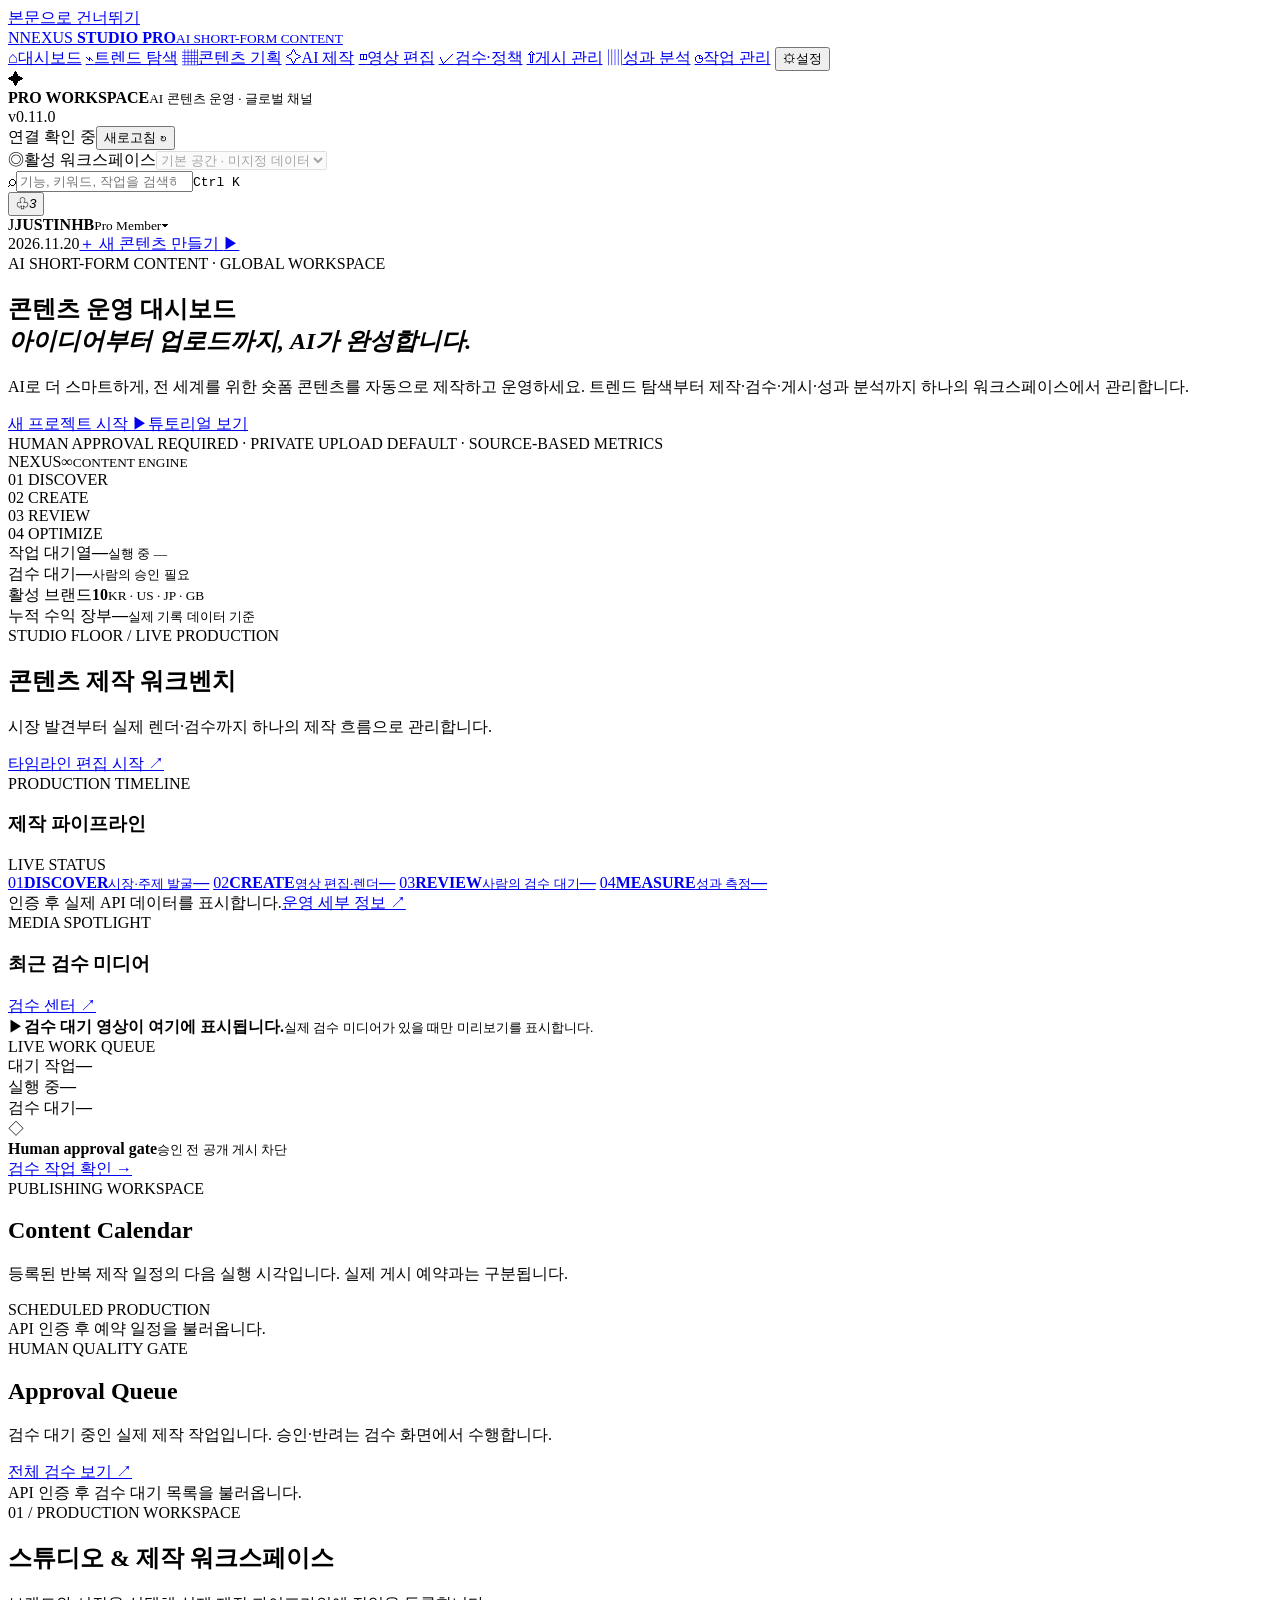
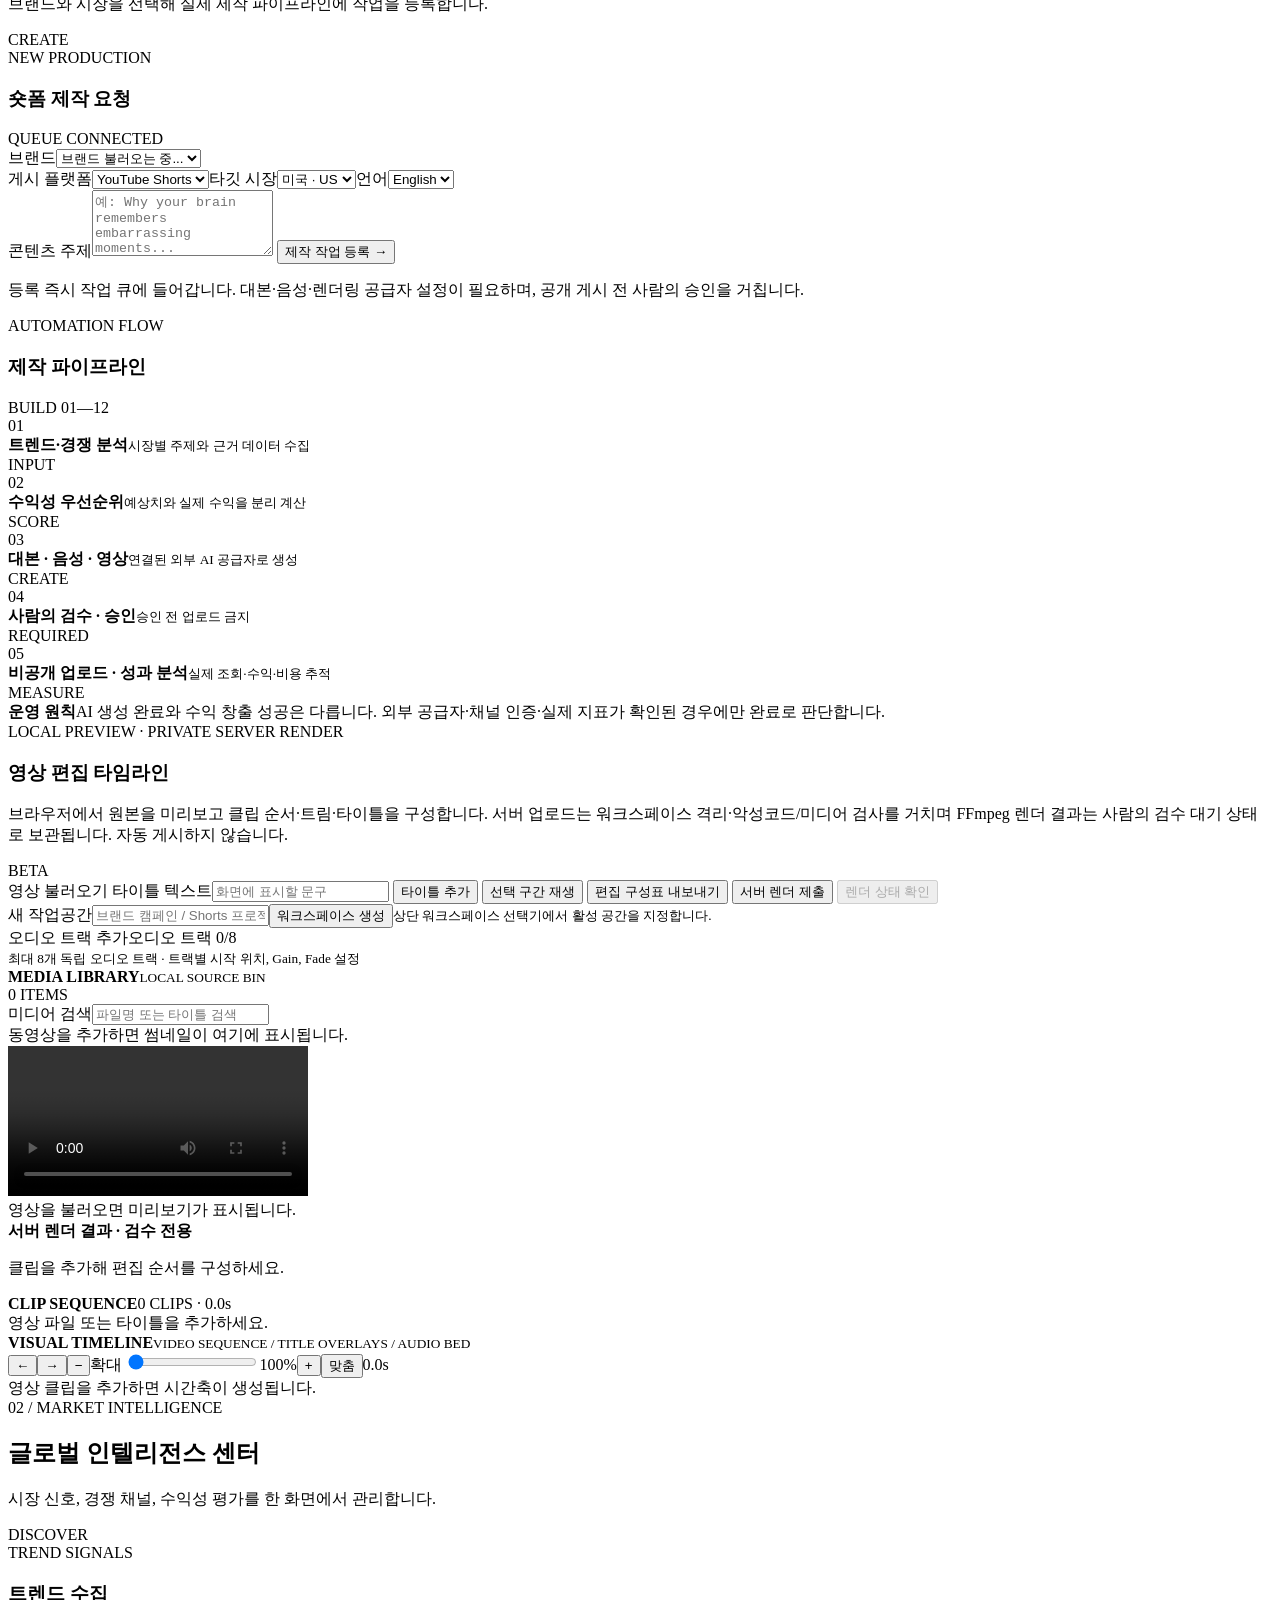
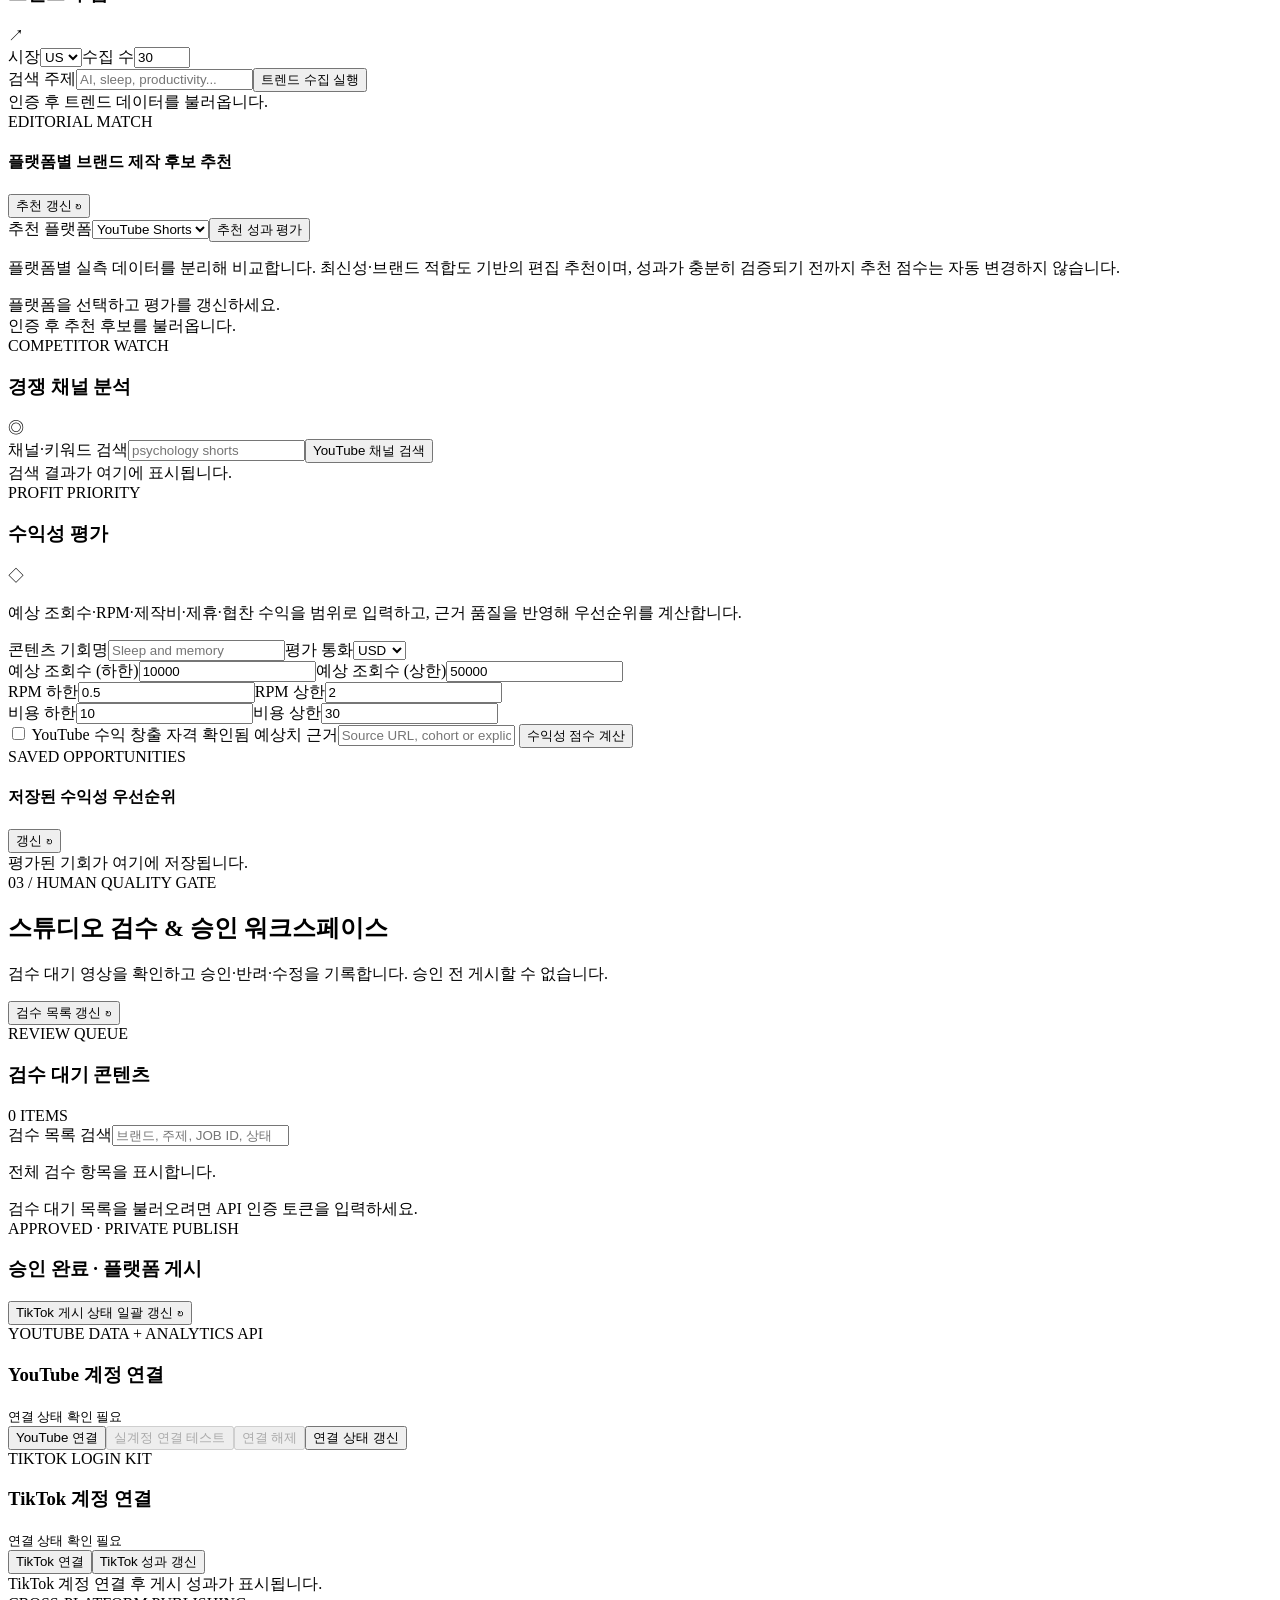
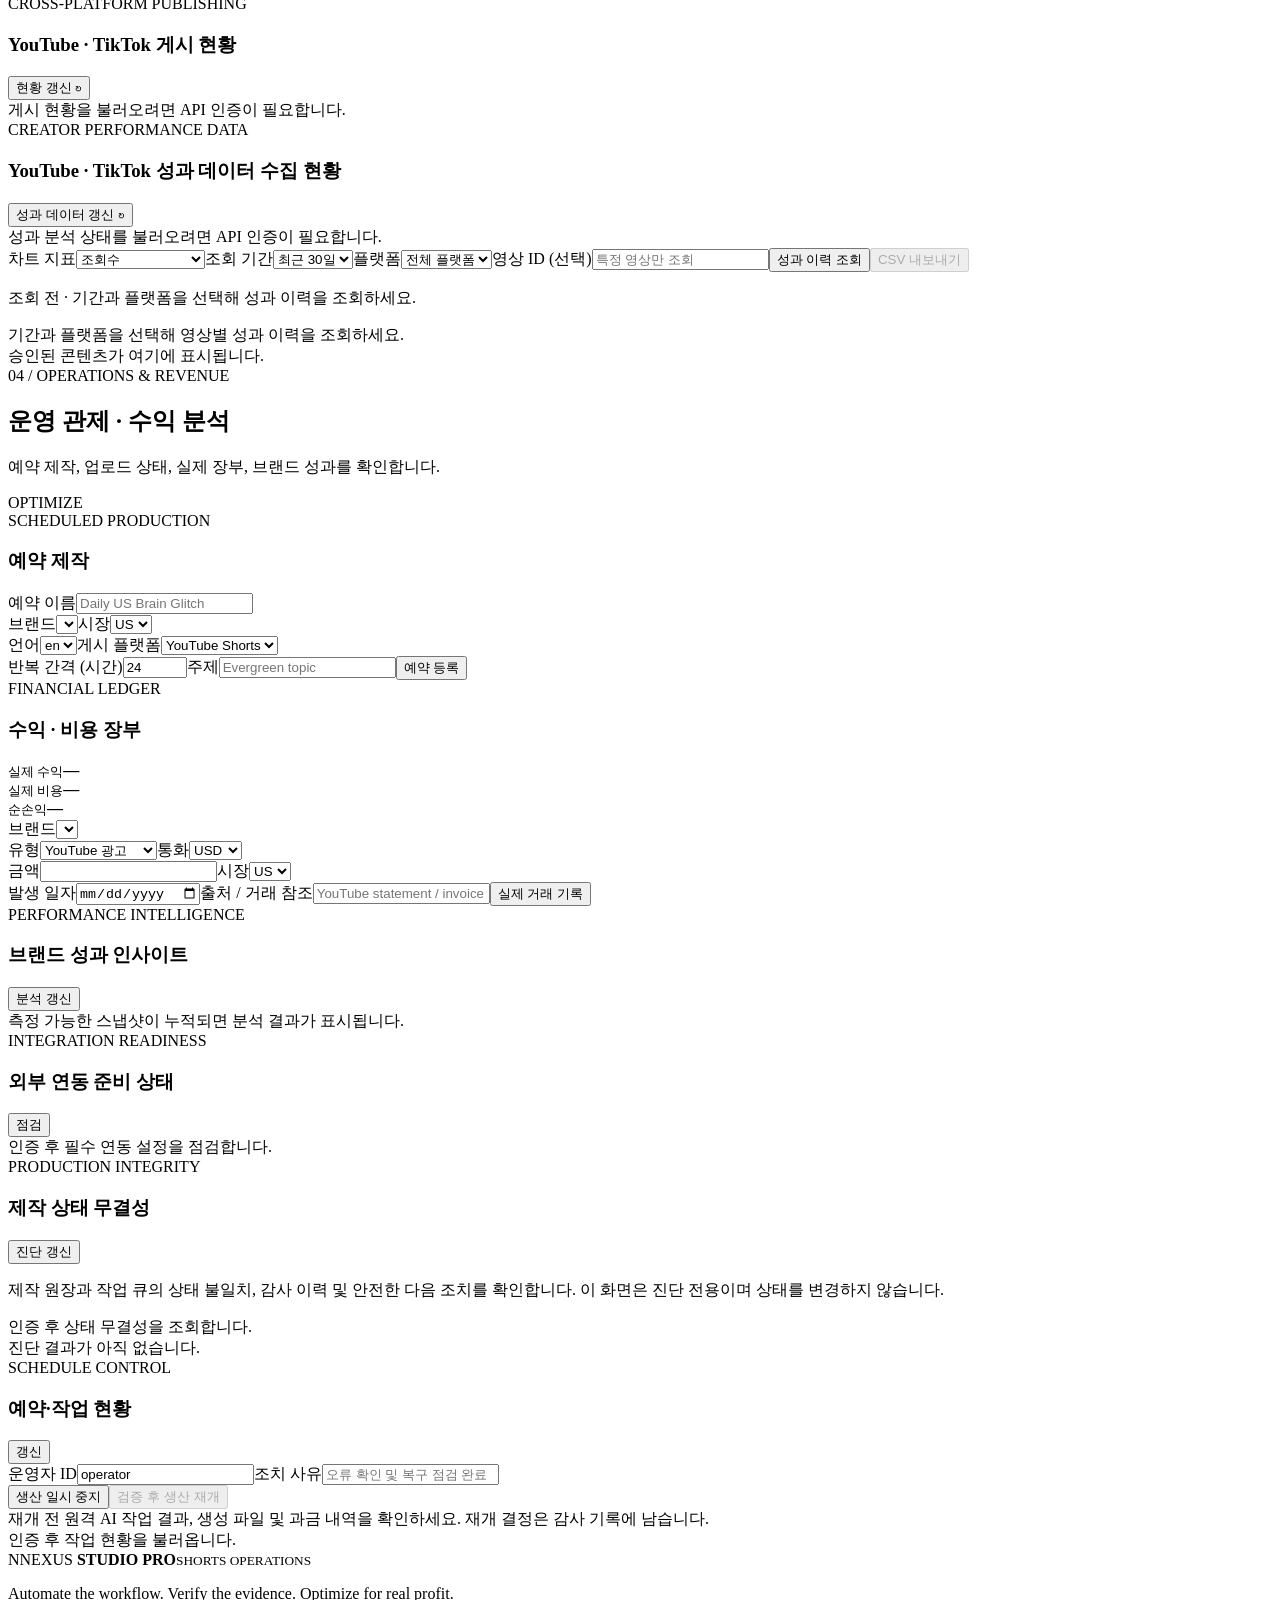
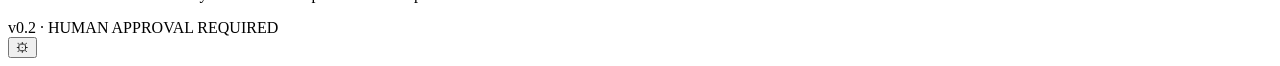
==== frontend/index.html @ 3587d257 "feat(ui): add visual timeline zoom and navigation controls" ====
<!doctype html>
<html lang="ko">
<head>
  <meta charset="utf-8">
  <meta name="viewport" content="width=device-width, initial-scale=1">
  <meta name="theme-color" content="#0b0b18">
  <title>NEXUS STUDIO PRO — AI Short-form Content Workspace</title>
  <link rel="stylesheet" href="/styles.css">
  <link rel="stylesheet" href="/cyber-magic.css">
  <link rel="stylesheet" href="/nexus-premium.css">
  <link rel="stylesheet" href="/nexus-approved-design.css">
  <link rel="stylesheet" href="/studio-workbench.css">
  <link rel="stylesheet" href="/timeline-editor.css">
</head>
<body>
  <a class="skip-link" href="#home">본문으로 건너뛰기</a>
  <header class="topbar">
    <a class="brandmark" href="#home"><span class="brand-symbol">N</span><span>NEXUS <b>STUDIO PRO</b><small>AI SHORT-FORM CONTENT</small></span></a>
    <nav class="main-nav" aria-label="작업공간 메뉴">
      <a href="#home" aria-label="Dashboard" title="대시보드"><span class="nav-icon">⌂</span><span>대시보드</span></a>
      <a href="#trendList" aria-label="Trend Discovery" title="트렌드 탐색"><span class="nav-icon">⌁</span><span>트렌드 탐색</span></a>
      <a href="#trendRecommendations" aria-label="Content Planner and Intelligence" title="콘텐츠 기획 및 시장 분석"><span class="nav-icon">▦</span><span>콘텐츠 기획</span></a>
      <a href="#productionForm" aria-label="AI Content Studio" title="AI 콘텐츠 제작"><span class="nav-icon">✧</span><span>AI 제작</span></a>
      <a href="#productionPipeline" aria-label="영상 편집 워크스페이스" title="영상 편집 워크스페이스"><span class="nav-icon">◫</span><span>영상 편집</span></a>
      <a href="#reviewList" aria-label="Approvals and Publishing" aria-description="Approvals & Publishing" title="검수 및 게시"><span class="nav-icon">✓</span><span>검수·정책</span></a>
      <a href="#publishingOverview" aria-label="게시 관리" title="게시 관리"><span class="nav-icon">⇧</span><span>게시 관리</span></a>
      <a href="#analyticsHistory" aria-label="Analytics and Operations" title="분석 및 운영"><span class="nav-icon">▥</span><span>성과 분석</span></a>
      <a href="#queueDetails" aria-label="Task Management" title="작업 관리"><span class="nav-icon">◷</span><span>작업 관리</span></a>
      <button type="button" id="openSettingsNav" class="nav-settings"><span class="nav-icon">⚙</span><span>설정</span></button>
    </nav>
    <div class="sidebar-plan"><div class="plan-icon">✦</div><div><b>PRO WORKSPACE</b><small>AI 콘텐츠 운영 · 글로벌 채널</small></div><span>v0.11.0</span></div>
    <div class="top-actions"><span id="connection" class="status-pill" role="status" aria-live="polite"><i></i> 연결 확인 중</span><button class="button button-quiet" id="refreshAll">새로고침 ↻</button></div>
  </header>

  <main id="home" aria-label="주요 콘텐츠" tabindex="-1">
    <div class="workspace-toolbar">
      <div class="workspace-name"><span class="workspace-globe">◎</span><label class="workspace-selector-label"><span class="sr-only">활성 워크스페이스</span><select id="workspaceSelector" aria-label="활성 워크스페이스" disabled><option value="">기본 공간 · 미지정 데이터</option></select></label></div>
      <label class="global-search"><span>⌕</span><input id="workspaceSearch" type="search" placeholder="기능, 키워드, 작업을 검색하세요..." autocomplete="off"><kbd>Ctrl K</kbd></label>
      <div class="toolbar-actions"><button class="notification-button" type="button" aria-label="알림">♧<i>3</i></button><div class="profile-chip"><span class="profile-avatar">J</span><span><b>JUSTINHB</b><small>Pro Member</small></span><span>▾</span></div><span class="toolbar-date">2026.11.20</span><a class="button button-primary toolbar-create" href="#studio">＋ 새 콘텐츠 만들기 <span>▶</span></a></div>
    </div>
    <section class="hero">
      <div class="hero-copy">
        <div class="eyebrow"><span class="eyebrow-dot"></span> AI SHORT-FORM CONTENT · GLOBAL WORKSPACE</div>
        <h1>콘텐츠 운영 대시보드<br><em>아이디어부터 업로드까지, AI가 완성합니다.</em></h1>
        <p>AI로 더 스마트하게, 전 세계를 위한 숏폼 콘텐츠를 자동으로 제작하고 운영하세요. 트렌드 탐색부터 제작·검수·게시·성과 분석까지 하나의 워크스페이스에서 관리합니다.</p>
        <div class="hero-actions"><a class="button button-primary" href="#studio">새 프로젝트 시작 <span>▶</span></a><a class="button button-outline" href="#review">튜토리얼 보기</a></div>
        <div class="hero-footnote">HUMAN APPROVAL REQUIRED · PRIVATE UPLOAD DEFAULT · SOURCE-BASED METRICS</div>
      </div>
      <div class="hero-visual" aria-label="운영 흐름">
        <div class="orbit orbit-one"></div><div class="orbit orbit-two"></div>
        <div class="orbit-core"><span>NEXUS</span><b>∞</b><small>CONTENT ENGINE</small></div>
        <div class="orbit-node node-a"><span>01</span> DISCOVER</div><div class="orbit-node node-b"><span>02</span> CREATE</div><div class="orbit-node node-c"><span>03</span> REVIEW</div><div class="orbit-node node-d"><span>04</span> OPTIMIZE</div>
      </div>
    </section>

    <section class="metrics-grid" aria-label="운영 현황">
      <article class="metric-card"><span class="metric-label">작업 대기열</span><strong id="metricQueued">—</strong><small id="metricRunning">실행 중 —</small></article>
      <article class="metric-card"><span class="metric-label">검수 대기</span><strong id="metricReview">—</strong><small>사람의 승인 필요</small></article>
      <article class="metric-card"><span class="metric-label">활성 브랜드</span><strong id="metricBrands">10</strong><small>KR · US · JP · GB</small></article>
      <article class="metric-card"><span class="metric-label">누적 수익 장부</span><strong id="metricRevenue">—</strong><small>실제 기록 데이터 기준</small></article>
    </section>

    <section class="studio-floor" id="workbench" aria-label="콘텐츠 제작 워크벤치">
      <div class="studio-floor-head"><div><div class="eyebrow">STUDIO FLOOR / LIVE PRODUCTION</div><h2>콘텐츠 제작 워크벤치</h2><p>시장 발견부터 실제 렌더·검수까지 하나의 제작 흐름으로 관리합니다.</p></div><a class="button button-primary" href="#timelineEditor">타임라인 편집 시작 <span>↗</span></a></div>
      <div class="studio-floor-grid">
        <article class="studio-canvas">
          <div class="canvas-toolbar"><div><span class="panel-kicker">PRODUCTION TIMELINE</span><h3>제작 파이프라인</h3></div><span class="canvas-live"><i></i> LIVE STATUS</span></div>
          <div class="stage-rail">
            <a class="stage-node" href="#trendList"><span class="stage-index">01</span><b>DISCOVER</b><small>시장·주제 발굴</small><strong id="stageDiscover">—</strong></a>
            <a class="stage-node" href="#timelineEditor"><span class="stage-index">02</span><b>CREATE</b><small>영상 편집·렌더</small><strong id="stageCreate">—</strong></a>
            <a class="stage-node" href="#reviewList"><span class="stage-index">03</span><b>REVIEW</b><small>사람의 검수 대기</small><strong id="stageReview">—</strong></a>
            <a class="stage-node" href="#analyticsHistory"><span class="stage-index">04</span><b>MEASURE</b><small>성과 측정</small><strong id="stageMeasure">—</strong></a>
          </div>
          <div class="canvas-foot"><span id="studioStageNote">인증 후 실제 API 데이터를 표시합니다.</span><a href="#queueDetails">운영 세부 정보 ↗</a></div>
        </article>
        <article class="studio-media">
          <div class="canvas-toolbar"><div><span class="panel-kicker">MEDIA SPOTLIGHT</span><h3>최근 검수 미디어</h3></div><a href="#reviewList" class="media-open">검수 센터 ↗</a></div>
          <div id="studioMediaSpotlight" class="studio-media-body"><div class="media-placeholder"><span>▶</span><b>검수 대기 영상이 여기에 표시됩니다.</b><small>실제 검수 미디어가 있을 때만 미리보기를 표시합니다.</small></div></div>
        </article>
        <aside class="studio-rail">
          <div class="rail-heading"><span class="panel-kicker">LIVE WORK QUEUE</span><span class="rail-pulse"></span></div>
          <div class="rail-stat"><span>대기 작업</span><b id="railQueued">—</b></div>
          <div class="rail-stat"><span>실행 중</span><b id="railRunning">—</b></div>
          <div class="rail-stat"><span>검수 대기</span><b id="railReview">—</b></div>
          <div class="rail-divider"></div>
          <div class="rail-safety"><span class="safety-shield">◇</span><div><b>Human approval gate</b><small>승인 전 공개 게시 차단</small></div></div>
          <a class="rail-action" href="#reviewList">검수 작업 확인 <span>→</span></a>
        </aside>
      </div>
    </section>

    <section class="cyber-calendar panel" aria-labelledby="cyberCalendarTitle">
      <div class="cyber-calendar-head"><div><span class="panel-kicker">PUBLISHING WORKSPACE</span><h2 id="cyberCalendarTitle">Content Calendar</h2><p>등록된 반복 제작 일정의 다음 실행 시각입니다. 실제 게시 예약과는 구분됩니다.</p></div><span class="tag">SCHEDULED PRODUCTION</span></div>
      <div id="cyberCalendarGrid" class="cyber-calendar-grid"><div class="empty-state">API 인증 후 예약 일정을 불러옵니다.</div></div>
    </section>
    <section class="cyber-approval panel" aria-labelledby="cyberApprovalTitle">
      <div class="cyber-calendar-head"><div><span class="panel-kicker">HUMAN QUALITY GATE</span><h2 id="cyberApprovalTitle">Approval Queue</h2><p>검수 대기 중인 실제 제작 작업입니다. 승인·반려는 검수 화면에서 수행합니다.</p></div><a class="button button-secondary" href="#review">전체 검수 보기 ↗</a></div>
      <div id="cyberApprovalList" class="cyber-approval-list"><div class="empty-state">API 인증 후 검수 대기 목록을 불러옵니다.</div></div>
    </section>

    <section class="section" id="studio">
      <div class="section-heading"><div><div class="eyebrow">01 / PRODUCTION WORKSPACE</div><h2>스튜디오 & 제작 워크스페이스</h2><p>브랜드와 시장을 선택해 실제 제작 파이프라인에 작업을 등록합니다.</p></div><span class="section-index">CREATE</span></div>
      <div class="workspace-grid">
        <form class="panel production-form" id="productionForm">
          <div class="panel-title"><div><span class="panel-kicker">NEW PRODUCTION</span><h3>숏폼 제작 요청</h3></div><span class="tag tag-live">QUEUE CONNECTED</span></div>
          <label>브랜드<select id="brandSelect" required><option value="">브랜드 불러오는 중...</option></select></label>
          <div class="field-row"><label>게시 플랫폼<select id="productionPlatform"><option value="youtube">YouTube Shorts</option><option value="tiktok">TikTok</option></select></label><label>타깃 시장<select id="regionSelect"><option value="US">미국 · US</option><option value="KR">한국 · KR</option><option value="JP">일본 · JP</option><option value="GB">영국 · GB</option></select></label><label>언어<select id="languageSelect"><option value="en">English</option><option value="ko">한국어</option><option value="ja">日本語</option></select></label></div>
          <label>콘텐츠 주제<textarea id="topicInput" rows="4" maxlength="500" placeholder="예: Why your brain remembers embarrassing moments..." required></textarea></label>
          <button class="button button-primary button-wide" type="submit">제작 작업 등록 <span>→</span></button>
          <p class="form-note">등록 즉시 작업 큐에 들어갑니다. 대본·음성·렌더링 공급자 설정이 필요하며, 공개 게시 전 사람의 승인을 거칩니다.</p>
          <div id="productionMessage" class="inline-message" role="status"></div>
        </form>
        <div class="panel flow-panel" id="productionPipeline" tabindex="-1">
          <div class="panel-title"><div><span class="panel-kicker">AUTOMATION FLOW</span><h3>제작 파이프라인</h3></div><span class="tag">BUILD 01—12</span></div>
          <div class="pipeline">
            <div class="pipeline-step"><span class="step-number">01</span><div><b>트렌드·경쟁 분석</b><small>시장별 주제와 근거 데이터 수집</small></div><span class="step-state">INPUT</span></div>
            <div class="pipeline-step"><span class="step-number">02</span><div><b>수익성 우선순위</b><small>예상치와 실제 수익을 분리 계산</small></div><span class="step-state">SCORE</span></div>
            <div class="pipeline-step"><span class="step-number">03</span><div><b>대본 · 음성 · 영상</b><small>연결된 외부 AI 공급자로 생성</small></div><span class="step-state">CREATE</span></div>
            <div class="pipeline-step"><span class="step-number">04</span><div><b>사람의 검수 · 승인</b><small>승인 전 업로드 금지</small></div><span class="step-state step-required">REQUIRED</span></div>
            <div class="pipeline-step"><span class="step-number">05</span><div><b>비공개 업로드 · 성과 분석</b><small>실제 조회·수익·비용 추적</small></div><span class="step-state">MEASURE</span></div>
          </div>
          <div class="notice"><b>운영 원칙</b><span>AI 생성 완료와 수익 창출 성공은 다릅니다. 외부 공급자·채널 인증·실제 지표가 확인된 경우에만 완료로 판단합니다.</span></div>
          <section class="timeline-editor" id="timelineEditor" aria-labelledby="timelineEditorTitle">
            <div class="panel-title"><div><span class="panel-kicker">LOCAL PREVIEW · PRIVATE SERVER RENDER</span><h3 id="timelineEditorTitle">영상 편집 타임라인</h3><p class="panel-description">브라우저에서 원본을 미리보고 클립 순서·트림·타이틀을 구성합니다. 서버 업로드는 워크스페이스 격리·악성코드/미디어 검사를 거치며 FFmpeg 렌더 결과는 사람의 검수 대기 상태로 보관됩니다. 자동 게시하지 않습니다.</p></div><span class="tag">BETA</span></div>
            <div class="timeline-toolbar">
              <label class="button button-outline timeline-upload">영상 불러오기<input id="timelineMediaInput" type="file" accept="video/*" multiple hidden></label>
              <label class="timeline-title-input">타이틀 텍스트<input id="timelineTitleInput" maxlength="120" placeholder="화면에 표시할 문구"></label>
              <button type="button" class="button button-secondary" id="timelineAddTitle">타이틀 추가</button>
              <button type="button" class="button button-secondary" id="timelinePlaySelected">선택 구간 재생</button>
              <button type="button" class="button button-primary" id="timelineExport">편집 구성표 내보내기</button>
              <button type="button" class="button button-primary" id="timelineSubmitRender">서버 렌더 제출</button>
              <button type="button" class="button button-outline" id="timelineCheckRender" disabled>렌더 상태 확인</button>
            </div>
            <div class="timeline-server-controls">
              <div class="timeline-workspace-create"><label>새 작업공간<input id="timelineWorkspaceName" maxlength="120" placeholder="브랜드 캠페인 / Shorts 프로젝트"></label><button type="button" class="button button-outline button-small" id="timelineCreateWorkspace">워크스페이스 생성</button><small>상단 워크스페이스 선택기에서 활성 공간을 지정합니다.</small></div>
              <div class="timeline-audio-control"><label class="button button-outline timeline-upload">오디오 트랙 추가<input id="timelineAudioInput" type="file" accept="audio/*" multiple hidden></label><span id="timelineAudioStatus">오디오 트랙 0/8</span><div id="timelineAudioTracks" class="timeline-audio-tracks" aria-live="polite"><small>최대 8개 독립 오디오 트랙 · 트랙별 시작 위치, Gain, Fade 설정</small></div></div>
            </div>
            <div class="timeline-workspace">
              <aside class="timeline-media-shelf-panel">
                <div class="timeline-media-shelf-heading"><div><b>MEDIA LIBRARY</b><small>LOCAL SOURCE BIN</small></div><span id="timelineMediaShelfCount">0 ITEMS</span></div>
                <label class="timeline-media-filter"><span>미디어 검색</span><input id="timelineMediaFilter" type="search" placeholder="파일명 또는 타이틀 검색" autocomplete="off"></label>
                <div id="timelineMediaShelf" class="timeline-media-shelf"><div class="empty-state">동영상을 추가하면 썸네일이 여기에 표시됩니다.</div></div>
              </aside>
              <div class="timeline-preview"><div class="timeline-video-stage"><video id="timelinePreview" controls playsinline preload="metadata" aria-label="선택한 영상 미리보기"></video><div id="timelineTitleOverlay" class="timeline-title-overlay" hidden></div></div><div id="timelinePreviewEmpty" class="empty-state">영상을 불러오면 미리보기가 표시됩니다.</div><div class="timeline-server-output"><b>서버 렌더 결과 · 검수 전용</b><video id="timelineServerPreview" controls playsinline preload="metadata" hidden aria-label="서버에서 생성한 MP4 결과"></video><div id="timelineRenderReview" class="timeline-render-review" hidden><label>검수 의견<textarea id="timelineDecisionComment" maxlength="2000" placeholder="품질·정책·권리 검수 의견"></textarea></label><div><button type="button" class="button button-primary button-small" id="timelineApproveRender">검수 승인</button><button type="button" class="button button-outline button-small" id="timelineRevisionRender">수정 요청</button><button type="button" class="button button-quiet button-small" id="timelineRejectRender">반려</button></div><small>승인은 렌더 산출물에 대한 검수 기록이며, 플랫폼 업로드·공개 게시를 실행하지 않습니다.</small></div></div><p id="timelineStatus" role="status" aria-live="polite">클립을 추가해 편집 순서를 구성하세요.</p></div>
              <aside class="timeline-details">
                <div class="timeline-tracks"><div class="timeline-track-heading"><b>CLIP SEQUENCE</b><span><span id="timelineClipCount">0 CLIPS</span> · <span id="timelineTotalDuration">0.0s</span></span></div><div id="timelineClipList" class="timeline-clip-list"><div class="empty-state">영상 파일 또는 타이틀을 추가하세요.</div></div></div>
                <div class="timeline-inspector" id="timelineInspector" hidden>
                  <b id="timelineSelectedName">선택한 클립</b>
                  <div id="timelineSelectedMeta" class="timeline-selected-meta">미디어를 선택하면 상세 정보가 표시됩니다.</div>
                  <label>시작 (초)<input id="timelineIn" type="number" min="0" step="0.1" value="0"></label>
                  <label>종료 (초)<input id="timelineOut" type="number" min="0.1" step="0.1" value="5"></label>
                  <button type="button" class="button button-outline button-small" id="timelineApplyTrim">구간 적용</button>
                  <button type="button" class="button button-quiet button-small" id="timelineMoveUp">위로</button>
                  <button type="button" class="button button-quiet button-small" id="timelineMoveDown">아래로</button>
                  <button type="button" class="button button-quiet button-small" id="timelineRemove">삭제</button>
                </div>
              </aside>
            </div>
            <section class="timeline-visual-track-panel" aria-label="Visual timeline">
              <div class="timeline-visual-heading"><div><b>VISUAL TIMELINE</b><small>VIDEO SEQUENCE / TITLE OVERLAYS / AUDIO BED</small></div><div class="timeline-zoom-controls"><button type="button" class="button button-quiet button-small" id="timelineScrollLeft" aria-label="타임라인 왼쪽으로 이동">←</button><button type="button" class="button button-quiet button-small" id="timelineScrollRight" aria-label="타임라인 오른쪽으로 이동">→</button><button type="button" class="button button-quiet button-small" id="timelineZoomOut" aria-label="타임라인 축소">−</button><label class="timeline-zoom-slider">확대 <input id="timelineZoomLevel" type="range" min="1" max="4" step="0.25" value="1" aria-label="타임라인 확대 수준"><span id="timelineZoomValue">100%</span></label><button type="button" class="button button-quiet button-small" id="timelineZoomIn" aria-label="타임라인 확대">+</button><button type="button" class="button button-quiet button-small" id="timelineZoomFit">맞춤</button><span id="timelineVisualDuration">0.0s</span></div></div>
              <div id="timelineVisualTrack" class="timeline-visual-track"><div class="empty-state">영상 클립을 추가하면 시간축이 생성됩니다.</div></div>
            </section>
          </section>
        </div>
      </div>
    </section>

    <section class="section" id="discovery">
      <div class="section-heading"><div><div class="eyebrow">02 / MARKET INTELLIGENCE</div><h2>글로벌 인텔리전스 센터</h2><p>시장 신호, 경쟁 채널, 수익성 평가를 한 화면에서 관리합니다.</p></div><span class="section-index">DISCOVER</span></div>
      <div class="three-grid">
        <article class="panel"><div class="panel-title"><div><span class="panel-kicker">TREND SIGNALS</span><h3>트렌드 수집</h3></div><span class="icon-chip">↗</span></div>
          <form id="trendForm" class="compact-form"><div class="field-row"><label>시장<select id="trendRegion"><option>US</option><option>KR</option><option>JP</option><option>GB</option></select></label><label>수집 수<input id="trendLimit" type="number" min="1" max="100" value="30"></label></div><label>검색 주제<input id="trendQuery" required placeholder="AI, sleep, productivity..."></label><button class="button button-secondary button-wide">트렌드 수집 실행</button></form>
          <div id="trendList" class="data-list"><div class="empty-state">인증 후 트렌드 데이터를 불러옵니다.</div></div><div class="trend-recommendation-panel"><div class="panel-title"><div><span class="panel-kicker">EDITORIAL MATCH</span><h4>플랫폼별 브랜드 제작 후보 추천</h4></div><button type="button" class="button button-quiet button-small" id="loadTrendRecommendations">추천 갱신 ↻</button></div><div class="field-row"><label>추천 플랫폼<select id="trendPlatform"><option value="youtube">YouTube Shorts</option><option value="tiktok">TikTok</option></select></label><button type="button" class="button button-quiet button-small" id="loadRecommendationEvaluation">추천 성과 평가</button></div><p class="panel-description">플랫폼별 실측 데이터를 분리해 비교합니다. 최신성·브랜드 적합도 기반의 편집 추천이며, 성과가 충분히 검증되기 전까지 추천 점수는 자동 변경하지 않습니다.</p><div id="recommendationEvaluation" class="notice"><span>플랫폼을 선택하고 평가를 갱신하세요.</span></div><div id="trendRecommendations" class="data-list"><div class="empty-state">인증 후 추천 후보를 불러옵니다.</div></div></div>
        </article>
        <article class="panel"><div class="panel-title"><div><span class="panel-kicker">COMPETITOR WATCH</span><h3>경쟁 채널 분석</h3></div><span class="icon-chip">◎</span></div>
          <form id="competitorForm" class="compact-form"><label>채널·키워드 검색<input id="competitorQuery" required placeholder="psychology shorts"></label><button class="button button-secondary button-wide">YouTube 채널 검색</button></form>
          <div id="competitorList" class="data-list"><div class="empty-state">검색 결과가 여기에 표시됩니다.</div></div>
        </article>
        <article class="panel"><div class="panel-title"><div><span class="panel-kicker">PROFIT PRIORITY</span><h3>수익성 평가</h3></div><span class="icon-chip">◇</span></div>
          <p class="panel-description">예상 조회수·RPM·제작비·제휴·협찬 수익을 범위로 입력하고, 근거 품질을 반영해 우선순위를 계산합니다.</p>
          <form id="opportunityForm" class="compact-form">
            <label>콘텐츠 기회명<input id="oppTitle" required placeholder="Sleep and memory"></label><label>평가 통화<select id="oppCurrency"><option>USD</option><option>KRW</option><option>JPY</option><option>GBP</option></select></label>
            <div class="field-row"><label>예상 조회수 (하한)<input id="viewsLow" type="number" min="0" value="10000"></label><label>예상 조회수 (상한)<input id="viewsHigh" type="number" min="0" value="50000"></label></div>
            <div class="field-row"><label>RPM 하한<input id="rpmLow" type="number" min="0" step=".01" value="0.5"></label><label>RPM 상한<input id="rpmHigh" type="number" min="0" step=".01" value="2"></label></div>
            <div class="field-row"><label>비용 하한<input id="costLow" type="number" min="0" value="10"></label><label>비용 상한<input id="costHigh" type="number" min="0" value="30"></label></div>
            <label class="check-line"><input id="monetizationEligible" type="checkbox"> YouTube 수익 창출 자격 확인됨</label>
            <label>예상치 근거<input id="forecastSource" required placeholder="Source URL, cohort or explicit assumption"></label>
            <button class="button button-secondary button-wide">수익성 점수 계산</button>
          </form><div id="opportunityResult" class="inline-message"></div>
          <div class="opportunity-ranking"><div class="panel-title"><div><span class="panel-kicker">SAVED OPPORTUNITIES</span><h4>저장된 수익성 우선순위</h4></div><button type="button" class="button button-quiet button-small" id="loadOpportunities">갱신 ↻</button></div><div id="opportunityList" class="data-list"><div class="empty-state">평가된 기회가 여기에 저장됩니다.</div></div></div>
        </article>
      </div>
    </section>

    <section class="section" id="review">
      <div class="section-heading"><div><div class="eyebrow">03 / HUMAN QUALITY GATE</div><h2>스튜디오 검수 & 승인 워크스페이스</h2><p>검수 대기 영상을 확인하고 승인·반려·수정을 기록합니다. 승인 전 게시할 수 없습니다.</p></div><button class="button button-outline" id="loadReviews">검수 목록 갱신 ↻</button></div>
      <div class="panel review-panel"><div class="panel-title"><div><span class="panel-kicker">REVIEW QUEUE</span><h3>검수 대기 콘텐츠</h3></div><span id="reviewCount" class="tag">0 ITEMS</span></div><label class="review-search" for="reviewSearch">검수 목록 검색<input id="reviewSearch" type="search" autocomplete="off" placeholder="브랜드, 주제, JOB ID, 상태 검색"></label><p id="reviewSearchStatus" class="review-search-status" role="status" aria-live="polite">전체 검수 항목을 표시합니다.</p><div id="reviewList" class="review-list"><div class="empty-state">검수 대기 목록을 불러오려면 API 인증 토큰을 입력하세요.</div></div><div class="approved-heading"><span class="panel-kicker">APPROVED · PRIVATE PUBLISH</span><div class="panel-title"><h3>승인 완료 · 플랫폼 게시</h3><button type="button" class="button button-quiet button-small" id="refreshTikTokDue">TikTok 게시 상태 일괄 갱신 ↻</button></div></div>
        <div class="panel-title youtube-connection"><div><span class="panel-kicker">YOUTUBE DATA + ANALYTICS API</span><h3>YouTube 계정 연결</h3><small id="youtubeConnectionStatus">연결 상태 확인 필요</small></div><div class="review-actions"><button class="button button-outline" id="youtubeConnect" type="button">YouTube 연결</button><button class="button button-quiet button-small" id="youtubeVerify" type="button" disabled>실계정 연결 테스트</button><button class="button button-quiet button-small" id="youtubeDisconnect" type="button" disabled>연결 해제</button><button class="button button-quiet button-small" id="loadYouTubeConnection" type="button">연결 상태 갱신</button></div></div>
        <div class="panel-title tiktok-connection"><div><span class="panel-kicker">TIKTOK LOGIN KIT</span><h3>TikTok 계정 연결</h3><small id="tiktokConnectionStatus">연결 상태 확인 필요</small></div><div class="review-actions"><button class="button button-outline" id="tiktokConnect" type="button">TikTok 연결</button><button class="button button-quiet button-small" id="loadTikTokMetrics" type="button">TikTok 성과 갱신</button></div></div>
        <div id="tiktokMetrics" class="data-list"><div class="empty-state">TikTok 계정 연결 후 게시 성과가 표시됩니다.</div></div>
        <div class="panel-title"><div><span class="panel-kicker">CROSS-PLATFORM PUBLISHING</span><h3>YouTube · TikTok 게시 현황</h3></div><button type="button" class="button button-quiet button-small" id="refreshPublishingOverview">현황 갱신 ↻</button></div><div id="publishingOverview" class="metrics-grid"><div class="empty-state">게시 현황을 불러오려면 API 인증이 필요합니다.</div></div>
        <div class="panel-title analytics-title"><div><span class="panel-kicker">CREATOR PERFORMANCE DATA</span><h3>YouTube · TikTok 성과 데이터 수집 현황</h3></div><button type="button" class="button button-quiet button-small" id="refreshPublishingAnalytics">성과 데이터 갱신 ↻</button></div><div id="publishingAnalytics" class="analytics-grid"><div class="empty-state">성과 분석 상태를 불러오려면 API 인증이 필요합니다.</div></div>
        <div class="analytics-history-controls"><label>차트 지표<select id="analyticsHistoryMetric"><option value="views">조회수</option><option value="engaged_views">참여 조회수</option><option value="engaged_view_share">참여 조회 비율</option><option value="average_view_duration">평균 시청 시간</option><option value="like_count">좋아요</option><option value="comment_count">댓글</option><option value="share_count">공유</option><option value="estimated_minutes_watched">시청 시간(분)</option><option value="average_view_percentage">평균 시청 비율(%)</option></select></label><label>조회 기간<select id="analyticsHistoryDays"><option value="7">최근 7일</option><option value="30" selected>최근 30일</option><option value="90">최근 90일</option><option value="365">최근 1년</option></select></label><label>플랫폼<select id="analyticsHistoryPlatform"><option value="all">전체 플랫폼</option><option value="youtube">YouTube</option><option value="tiktok">TikTok</option></select></label><label>영상 ID (선택)<input id="analyticsHistoryVideoId" maxlength="256" placeholder="특정 영상만 조회"></label><button type="button" class="button button-outline" id="loadAnalyticsHistory">성과 이력 조회</button><button type="button" class="button button-quiet" id="exportAnalyticsHistory" disabled>CSV 내보내기</button></div>
        <p id="analyticsHistoryStatus" class="analytics-history-status" role="status" aria-live="polite">조회 전 · 기간과 플랫폼을 선택해 성과 이력을 조회하세요.</p>
        <div id="analyticsHistory" class="analytics-history" aria-busy="false"><div class="empty-state">기간과 플랫폼을 선택해 영상별 성과 이력을 조회하세요.</div></div><div id="approvedList" class="review-list"><div class="empty-state">승인된 콘텐츠가 여기에 표시됩니다.</div></div></div>
    </section>

    <section class="section" id="operations">
      <div class="section-heading"><div><div class="eyebrow">04 / OPERATIONS & REVENUE</div><h2>운영 관제 · 수익 분석</h2><p>예약 제작, 업로드 상태, 실제 장부, 브랜드 성과를 확인합니다.</p></div><span class="section-index">OPTIMIZE</span></div>
      <div class="operations-grid">
        <article class="panel"><div class="panel-title"><div><span class="panel-kicker">SCHEDULED PRODUCTION</span><h3>예약 제작</h3></div></div>
          <form id="scheduleForm" class="compact-form"><label>예약 이름<input id="scheduleName" required placeholder="Daily US Brain Glitch"></label><div class="field-row"><label>브랜드<select id="scheduleBrand"></select></label><label>시장<select id="scheduleRegion"><option>US</option><option>KR</option><option>JP</option><option>GB</option></select></label></div><div class="field-row"><label>언어<select id="scheduleLanguage"><option>en</option><option>ko</option><option>ja</option></select></label><label>게시 플랫폼<select id="schedulePlatform"><option value="youtube">YouTube Shorts</option><option value="tiktok">TikTok</option></select></label></div><label>반복 간격 (시간)<input id="scheduleHours" type="number" min="1" max="8760" value="24"></label><label>주제<input id="scheduleTopic" required placeholder="Evergreen topic"></label><button class="button button-secondary button-wide">예약 등록</button></form><div id="scheduleList" class="data-list"></div>
        </article>
        <article class="panel"><div class="panel-title"><div><span class="panel-kicker">FINANCIAL LEDGER</span><h3>수익 · 비용 장부</h3></div></div>
          <div class="finance-summary"><div><small>실제 수익</small><b id="financeRevenue">—</b></div><div><small>실제 비용</small><b id="financeCosts">—</b></div><div><small>순손익</small><b id="financeNet">—</b></div></div>
          <form id="ledgerForm" class="compact-form"><label>브랜드<select id="ledgerBrand"></select></label><div class="field-row"><label>유형<select id="ledgerType"><option value="youtube_ads">YouTube 광고</option><option value="affiliate">제휴</option><option value="sponsor">협찬</option><option value="production_cost">제작 비용</option><option value="software_cost">소프트웨어 비용</option></select></label><label>통화<select id="ledgerCurrency"><option>USD</option><option>KRW</option><option>JPY</option><option>GBP</option></select></label></div><div class="field-row"><label>금액<input id="ledgerAmount" type="number" min="0" step=".01" required></label><label>시장<select id="ledgerRegion"><option>US</option><option>KR</option><option>JP</option><option>GB</option></select></label></div><label>발생 일자<input id="ledgerDate" type="date" required></label><label>출처 / 거래 참조<input id="ledgerReference" required placeholder="YouTube statement / invoice ID"></label><button class="button button-secondary button-wide">실제 거래 기록</button></form><div id="ledgerMessage" class="inline-message"></div>
        </article>
        <article class="panel"><div class="panel-title"><div><span class="panel-kicker">PERFORMANCE INTELLIGENCE</span><h3>브랜드 성과 인사이트</h3></div><button class="button button-quiet button-small" id="loadInsights">분석 갱신</button></div><div id="insightList" class="data-list"><div class="empty-state">측정 가능한 스냅샷이 누적되면 분석 결과가 표시됩니다.</div></div></article>
        <article class="panel"><div class="panel-title"><div><span class="panel-kicker">INTEGRATION READINESS</span><h3>외부 연동 준비 상태</h3></div><button class="button button-quiet button-small" id="loadPreflight">점검</button></div><div id="preflightList" class="data-list"><div class="empty-state">인증 후 필수 연동 설정을 점검합니다.</div></div></article><article class="panel integrity-panel"><div class="panel-title"><div><span class="panel-kicker">PRODUCTION INTEGRITY</span><h3>제작 상태 무결성</h3></div><button class="button button-quiet button-small" id="loadIntegrity">진단 갱신</button></div><p class="panel-description">제작 원장과 작업 큐의 상태 불일치, 감사 이력 및 안전한 다음 조치를 확인합니다. 이 화면은 진단 전용이며 상태를 변경하지 않습니다.</p><div id="integritySummary" class="integrity-summary"><div class="empty-state">인증 후 상태 무결성을 조회합니다.</div></div><div id="integrityList" class="data-list"><div class="empty-state">진단 결과가 아직 없습니다.</div></div><div class="panel-actions"><button class="button button-quiet button-small" id="integrityMore" hidden>다음 50건 더 보기</button></div></article><article class="panel"><div class="panel-title"><div><span class="panel-kicker">SCHEDULE CONTROL</span><h3>예약·작업 현황</h3></div><button class="button button-quiet button-small" id="loadSchedules">갱신</button></div>
          <div class="compact-form queue-control-form">
            <div class="field-row"><label>운영자 ID<input id="queueOperator" maxlength="128" value="operator" required></label><label>조치 사유<input id="queueControlNote" maxlength="2000" placeholder="오류 확인 및 복구 점검 완료" required></label></div>
            <div class="field-row"><button class="button button-secondary" id="pauseQueue" type="button">생산 일시 중지</button><button class="button button-primary" id="resumeQueue" type="button" disabled>검증 후 생산 재개</button></div>
            <div class="notice"><span>재개 전 원격 AI 작업 결과, 생성 파일 및 과금 내역을 확인하세요. 재개 결정은 감사 기록에 남습니다.</span></div>
          </div>
          <div id="queueDetails" class="data-list"><div class="empty-state">인증 후 작업 현황을 불러옵니다.</div></div></article>
      </div>
    </section>
  </main>

  <footer class="footer"><div class="brandmark"><span class="brand-symbol">N</span><span>NEXUS <b>STUDIO PRO</b><small>SHORTS OPERATIONS</small></span></div><p>Automate the workflow. Verify the evidence. Optimize for real profit.</p><span>v0.2 · HUMAN APPROVAL REQUIRED</span></footer>

  <dialog id="settingsDialog" class="settings-dialog">
    <form method="dialog" class="dialog-close"><button class="icon-button" aria-label="닫기">×</button></form>
    <div class="eyebrow">SECURE API ACCESS</div><h2>운영 인증 설정</h2><p>서버의 <code>NEXUS_REVIEW_TOKEN</code>과 일치하는 토큰을 입력하세요. 토큰은 브라우저 메모리에만 보관하며 새로고침하면 초기화됩니다.</p>
    <label>백엔드 API 주소<input id="apiOriginInput" type="url" inputmode="url" placeholder="https://api.example.com"><small>Vercel 미리보기에서 실제 백엔드에 연결할 때 입력합니다. HTTPS 주소만 허용하며 주소만 저장됩니다.</small></label>
    <label>API 토큰<input id="tokenInput" type="password" autocomplete="off" placeholder="NEXUS_REVIEW_TOKEN"></label>
    <label>검수자 ID<input id="reviewerInput" value="operator" maxlength="128"></label>
    <div class="dialog-actions"><button type="button" class="button button-outline" id="clearToken">초기화</button><button type="button" class="button button-primary" id="saveToken">연결</button></div>
    <div id="tokenMessage" class="inline-message"></div>
  </dialog>
  <button class="floating-settings" id="openSettings" aria-label="API 인증 설정">⚙</button>
  <div id="toast" class="toast" role="status"></div>
  <script src="/app.js" defer></script>
  <script src="/studio-workbench.js" defer></script>
  <script src="/timeline-editor.js" defer></script>
</body>
</html>
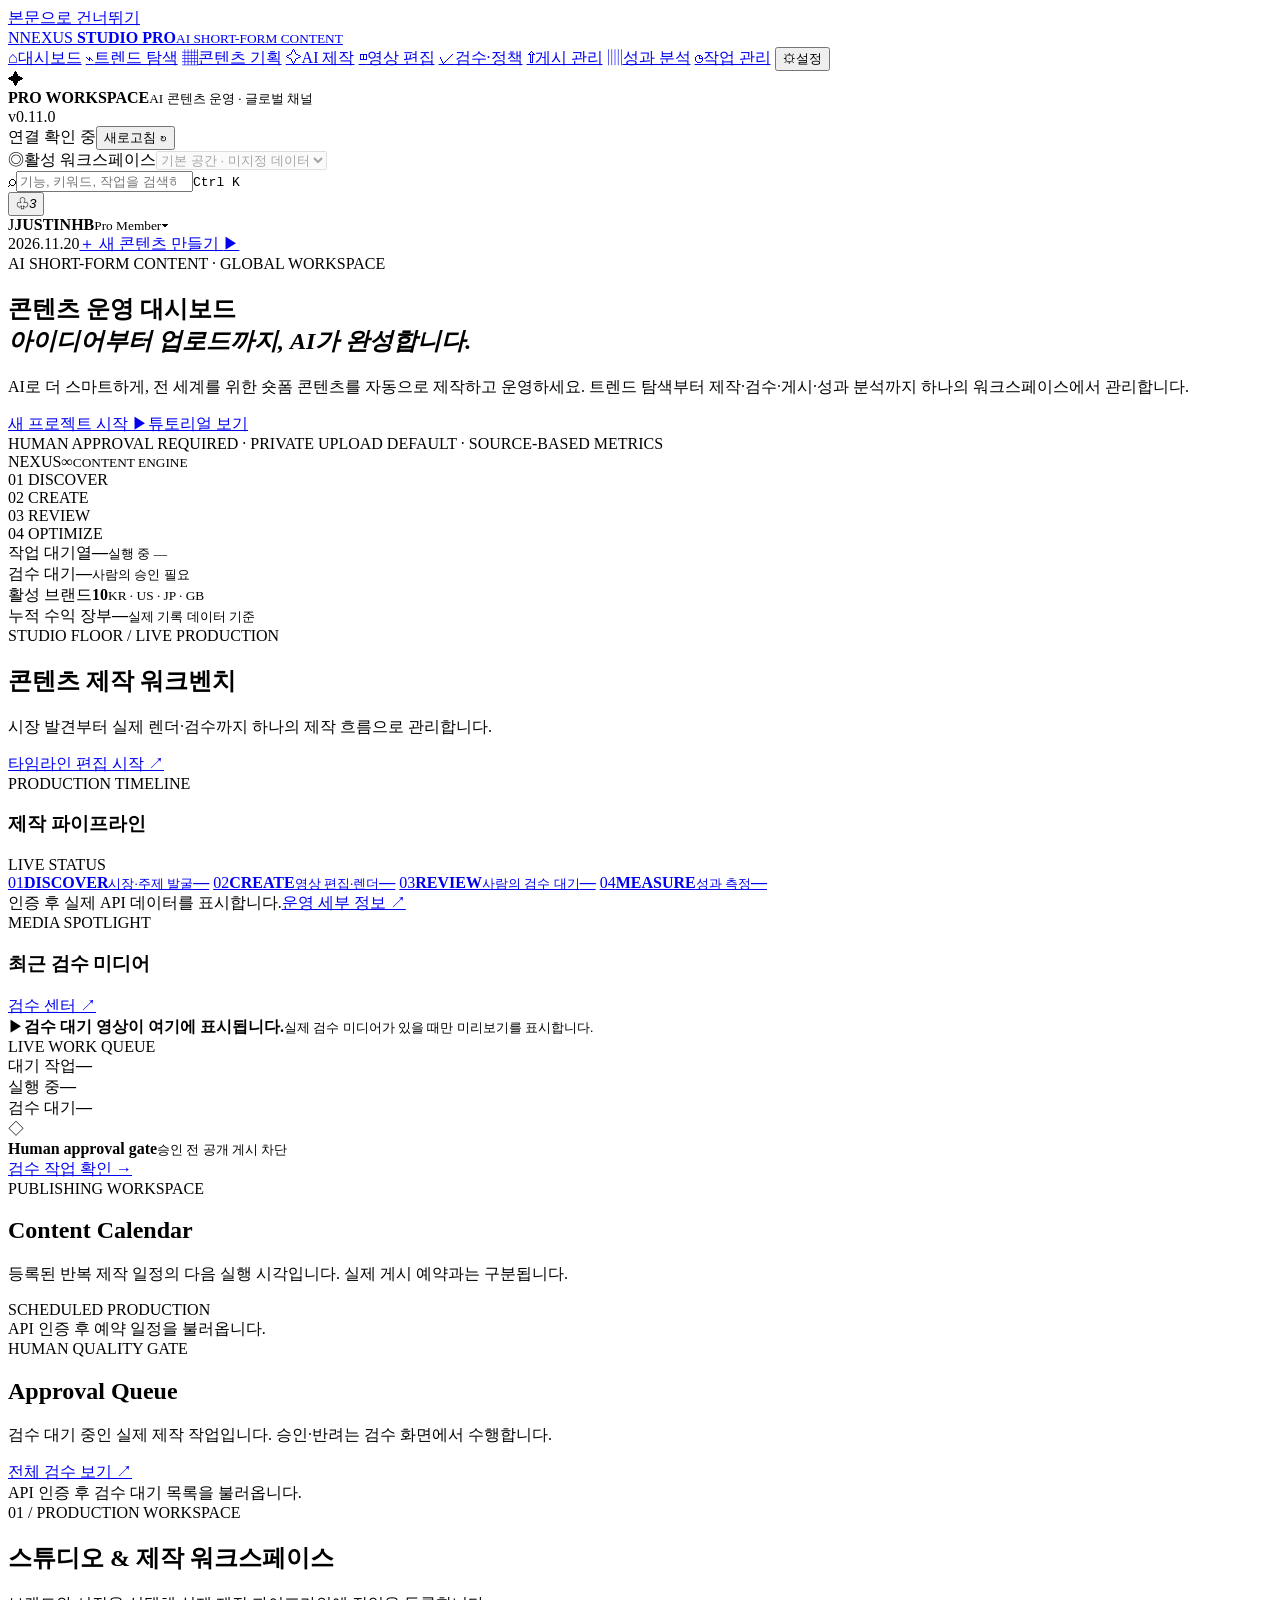
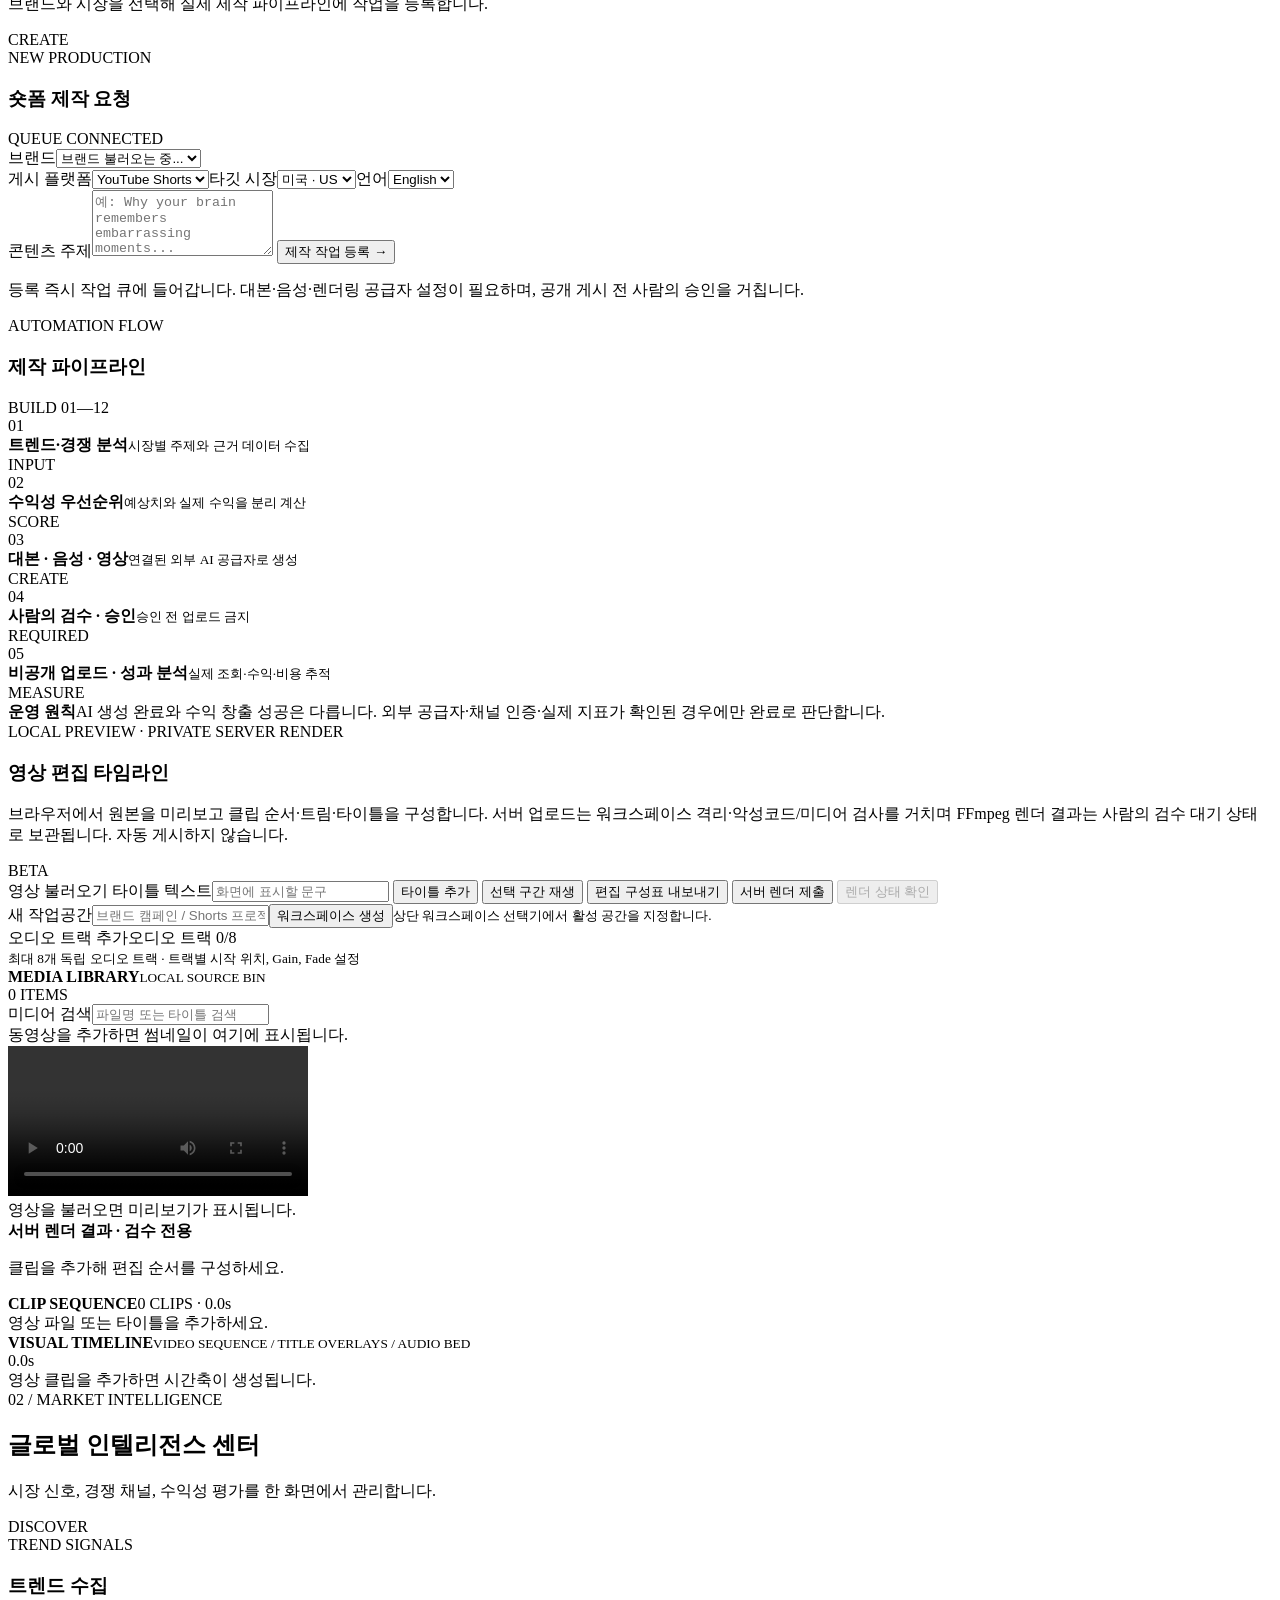
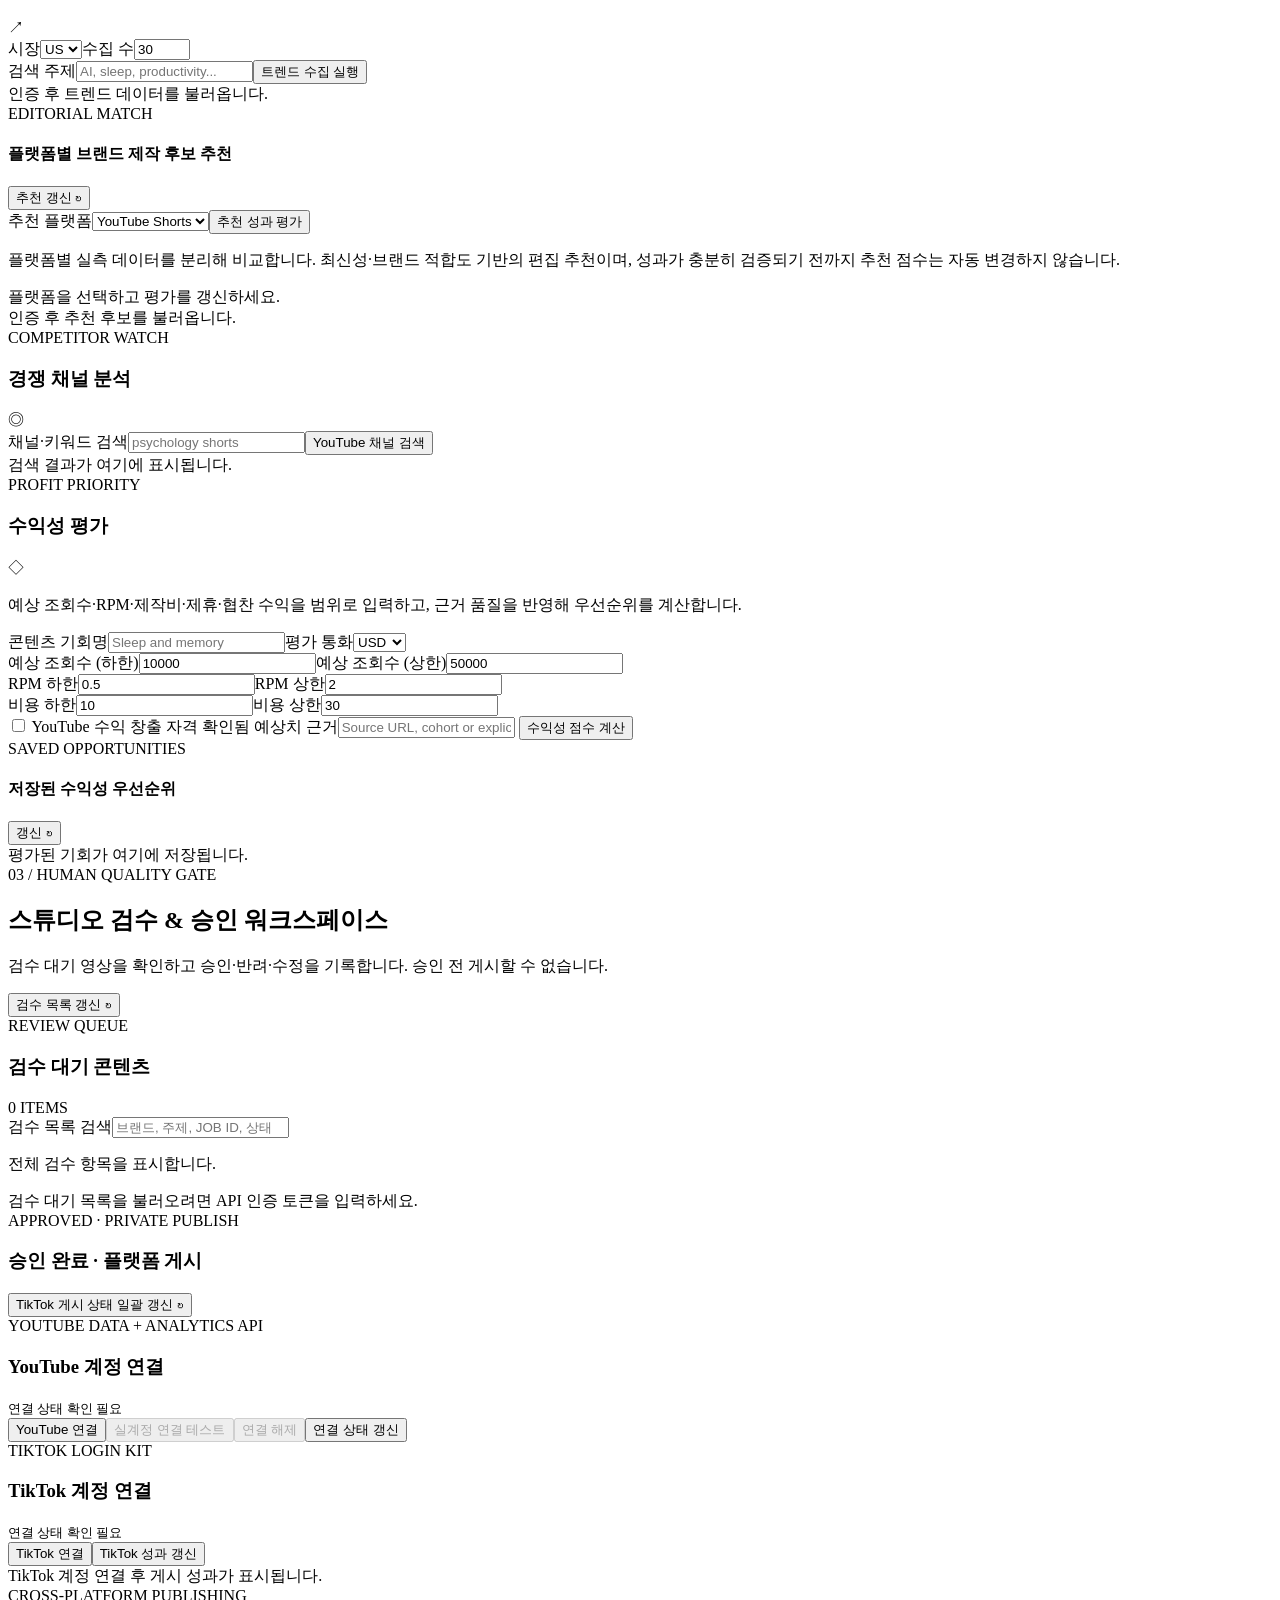
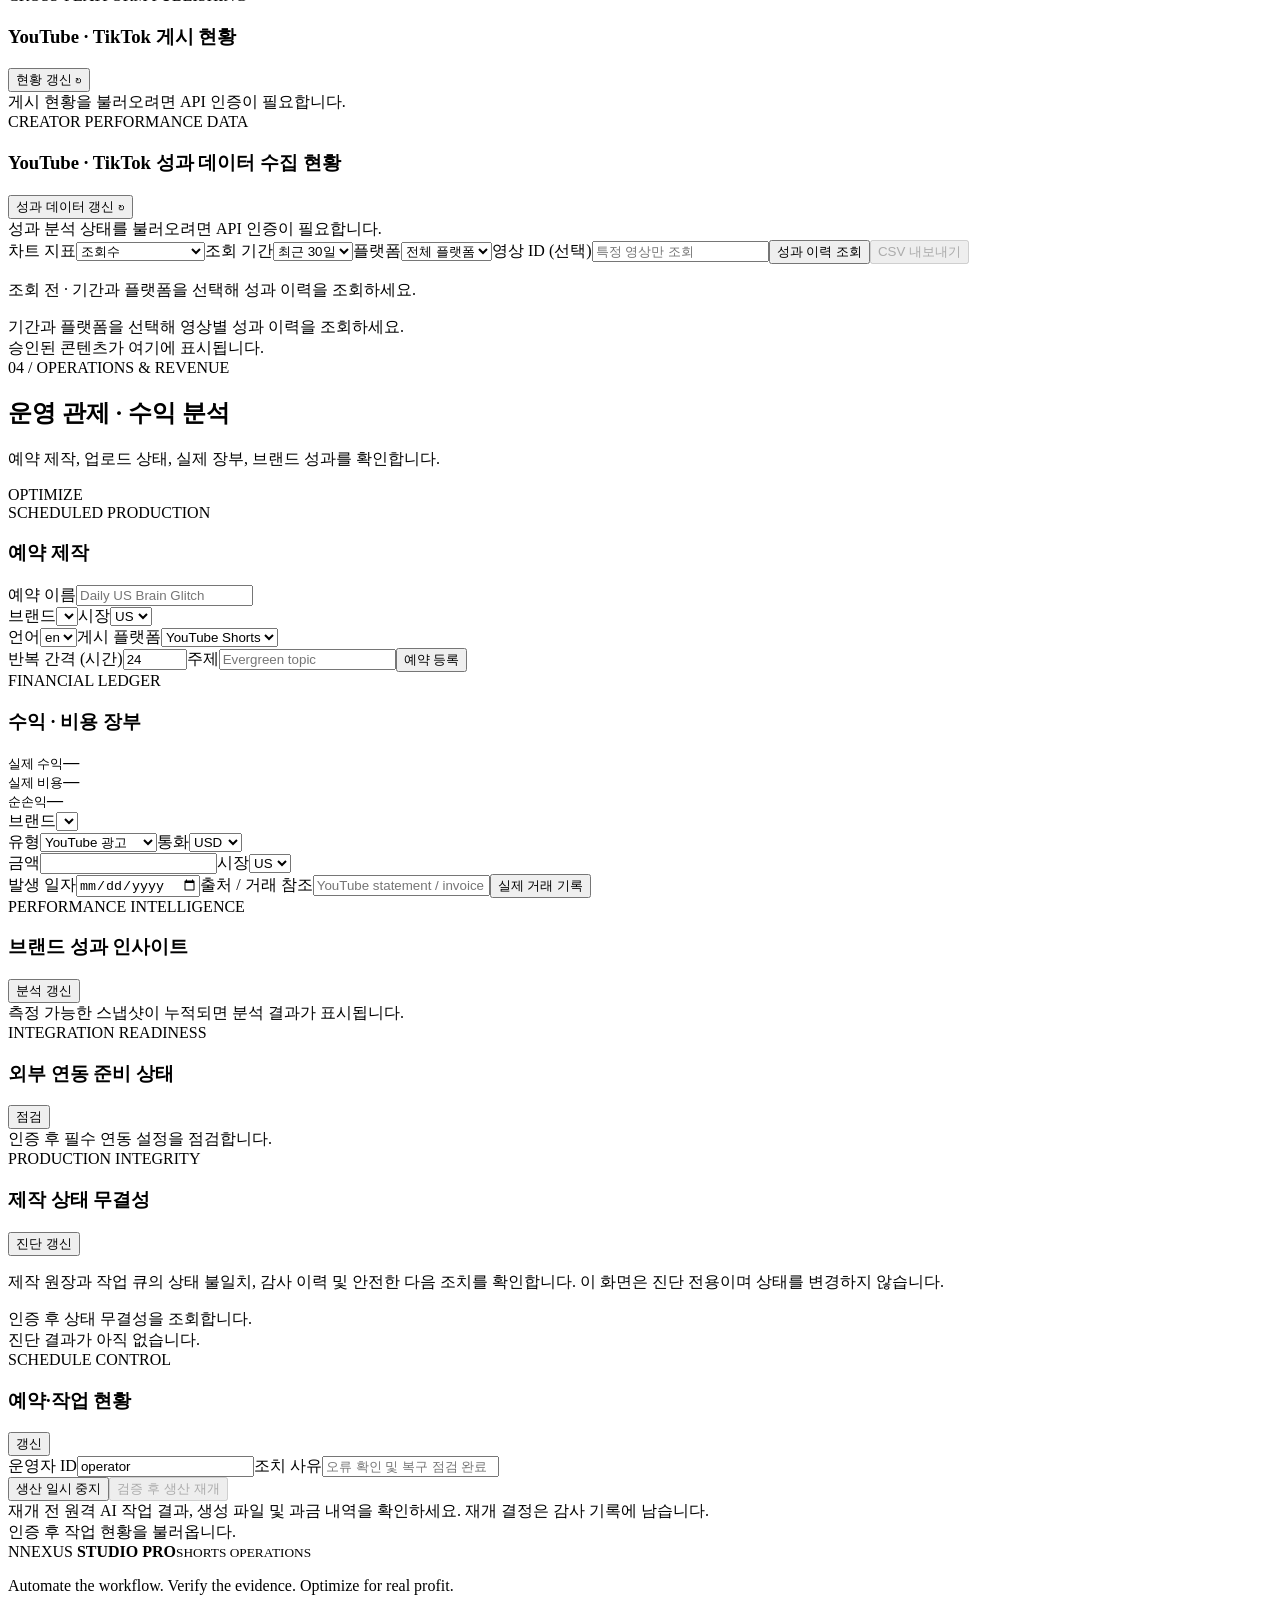
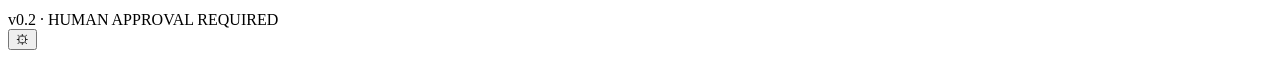
==== commit b48ba7af: "Merge a34f343f82961ff8b20bf06d89d11873dc9c28b3 into 9643b7a0d7a4be1a7a71091a8926fa574c3f0dcd" ====
--- a/frontend/index.html
+++ b/frontend/index.html
@@ -157,7 +157,7 @@
               </aside>
             </div>
             <section class="timeline-visual-track-panel" aria-label="Visual timeline">
-              <div class="timeline-visual-heading"><div><b>VISUAL TIMELINE</b><small>VIDEO SEQUENCE / TITLE OVERLAYS / AUDIO BED</small></div><div class="timeline-zoom-controls"><button type="button" class="button button-quiet button-small" id="timelineScrollLeft" aria-label="타임라인 왼쪽으로 이동">←</button><button type="button" class="button button-quiet button-small" id="timelineScrollRight" aria-label="타임라인 오른쪽으로 이동">→</button><button type="button" class="button button-quiet button-small" id="timelineZoomOut" aria-label="타임라인 축소">−</button><label class="timeline-zoom-slider">확대 <input id="timelineZoomLevel" type="range" min="1" max="4" step="0.25" value="1" aria-label="타임라인 확대 수준"><span id="timelineZoomValue">100%</span></label><button type="button" class="button button-quiet button-small" id="timelineZoomIn" aria-label="타임라인 확대">+</button><button type="button" class="button button-quiet button-small" id="timelineZoomFit">맞춤</button><span id="timelineVisualDuration">0.0s</span></div></div>
+              <div class="timeline-visual-heading"><div><b>VISUAL TIMELINE</b><small>VIDEO SEQUENCE / TITLE OVERLAYS / AUDIO BED</small></div><span id="timelineVisualDuration">0.0s</span></div>
               <div id="timelineVisualTrack" class="timeline-visual-track"><div class="empty-state">영상 클립을 추가하면 시간축이 생성됩니다.</div></div>
             </section>
           </section>
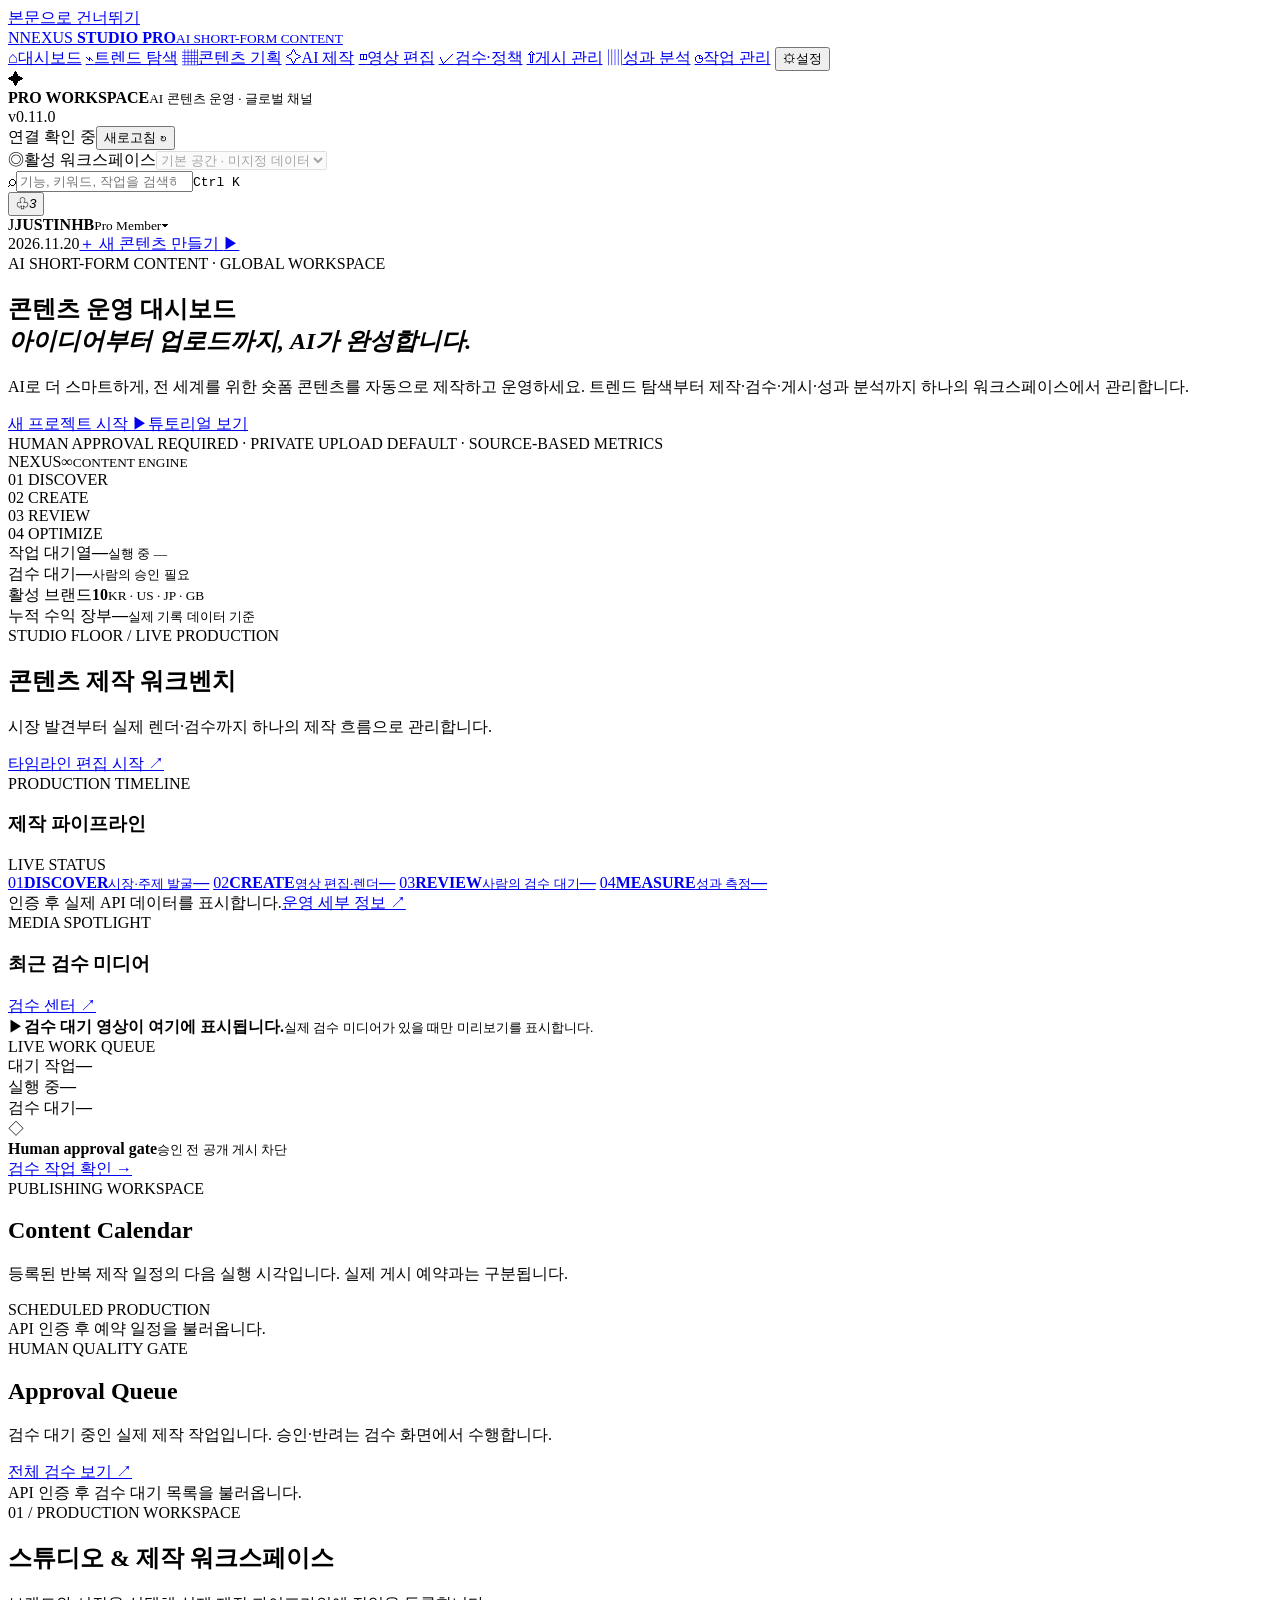
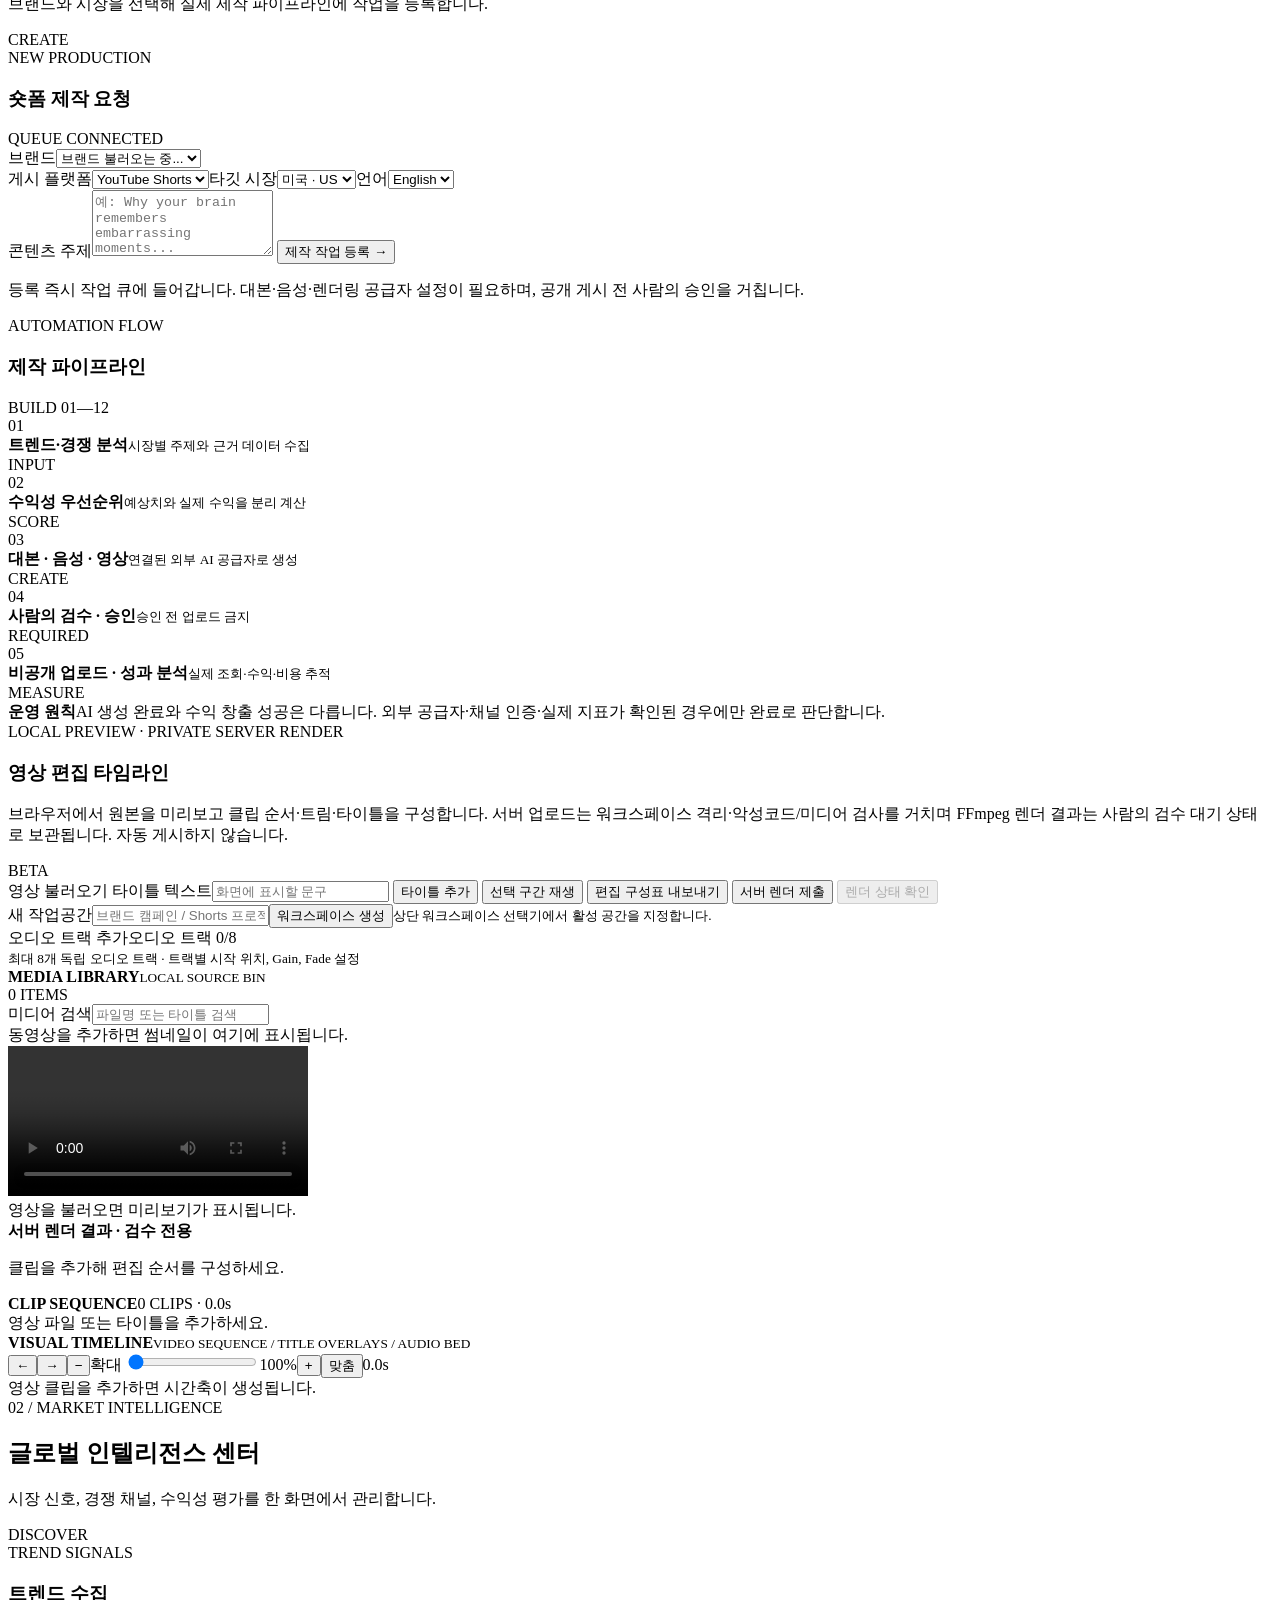
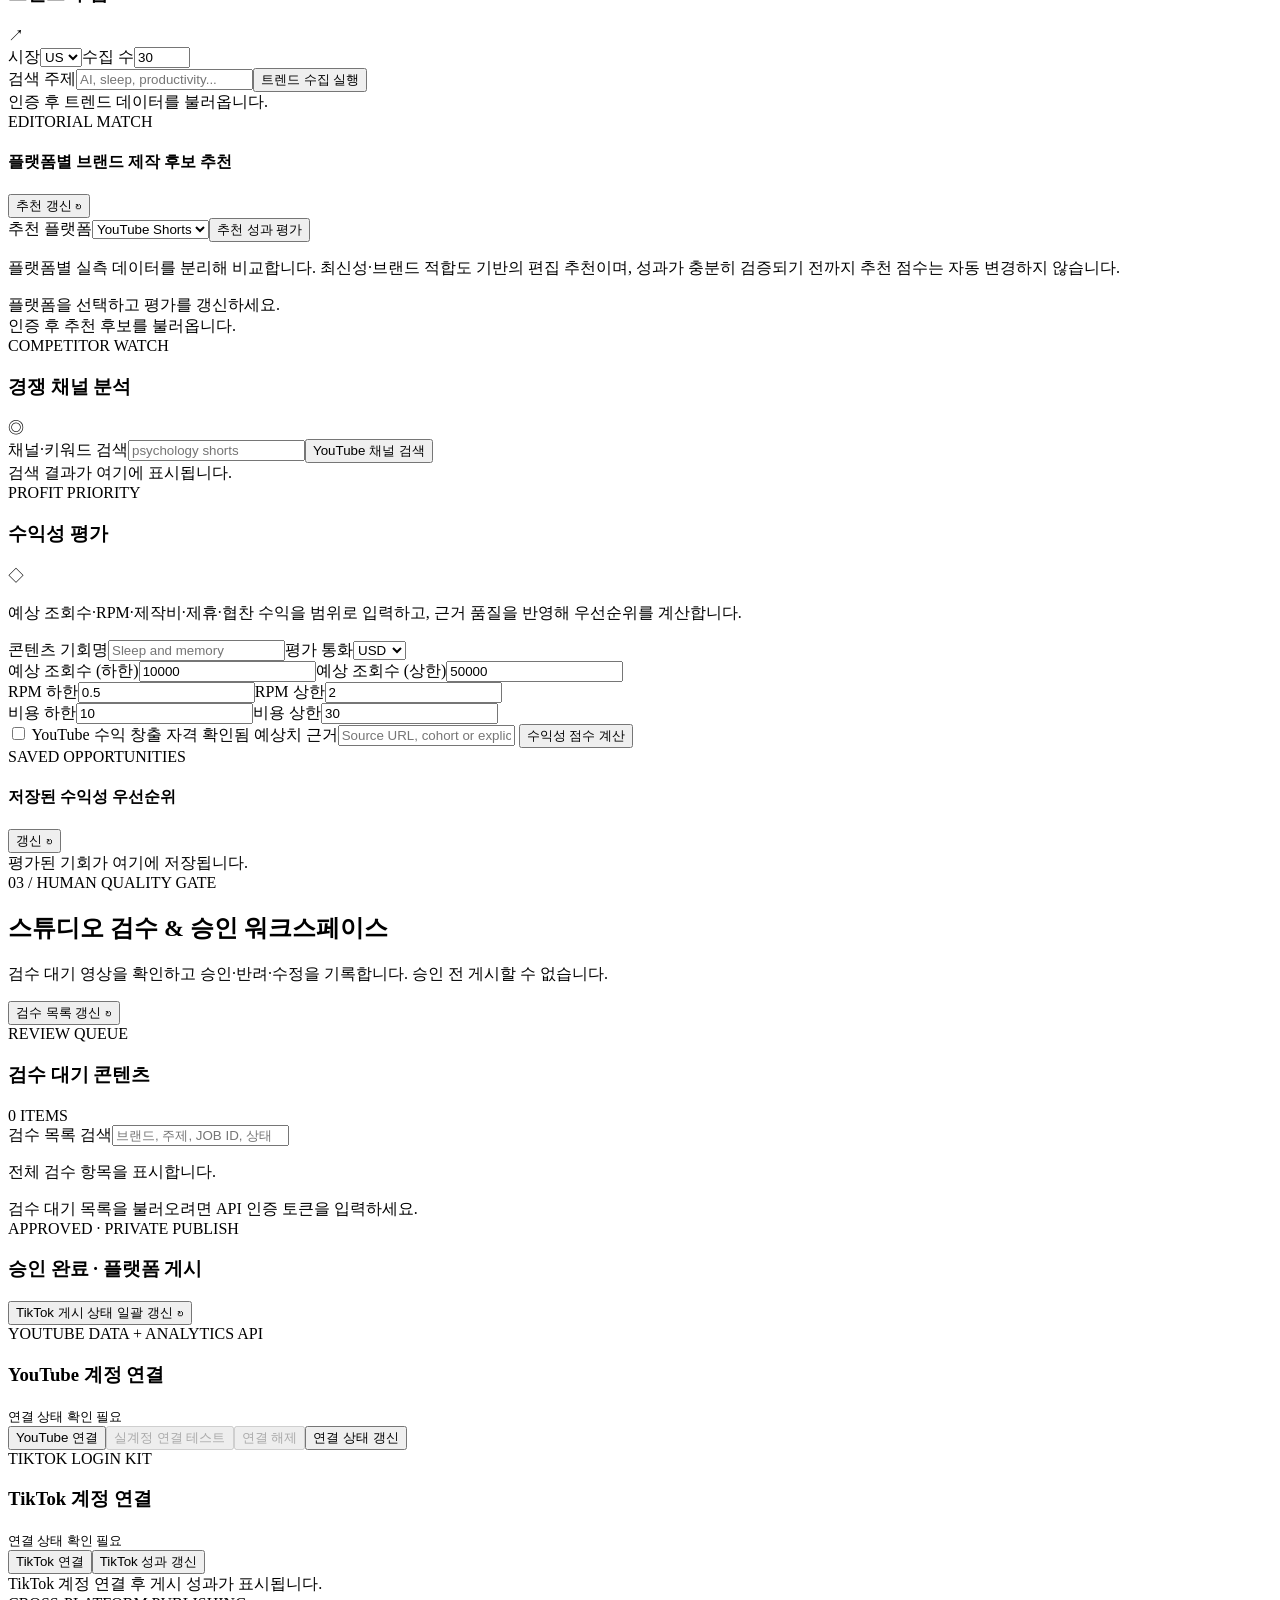
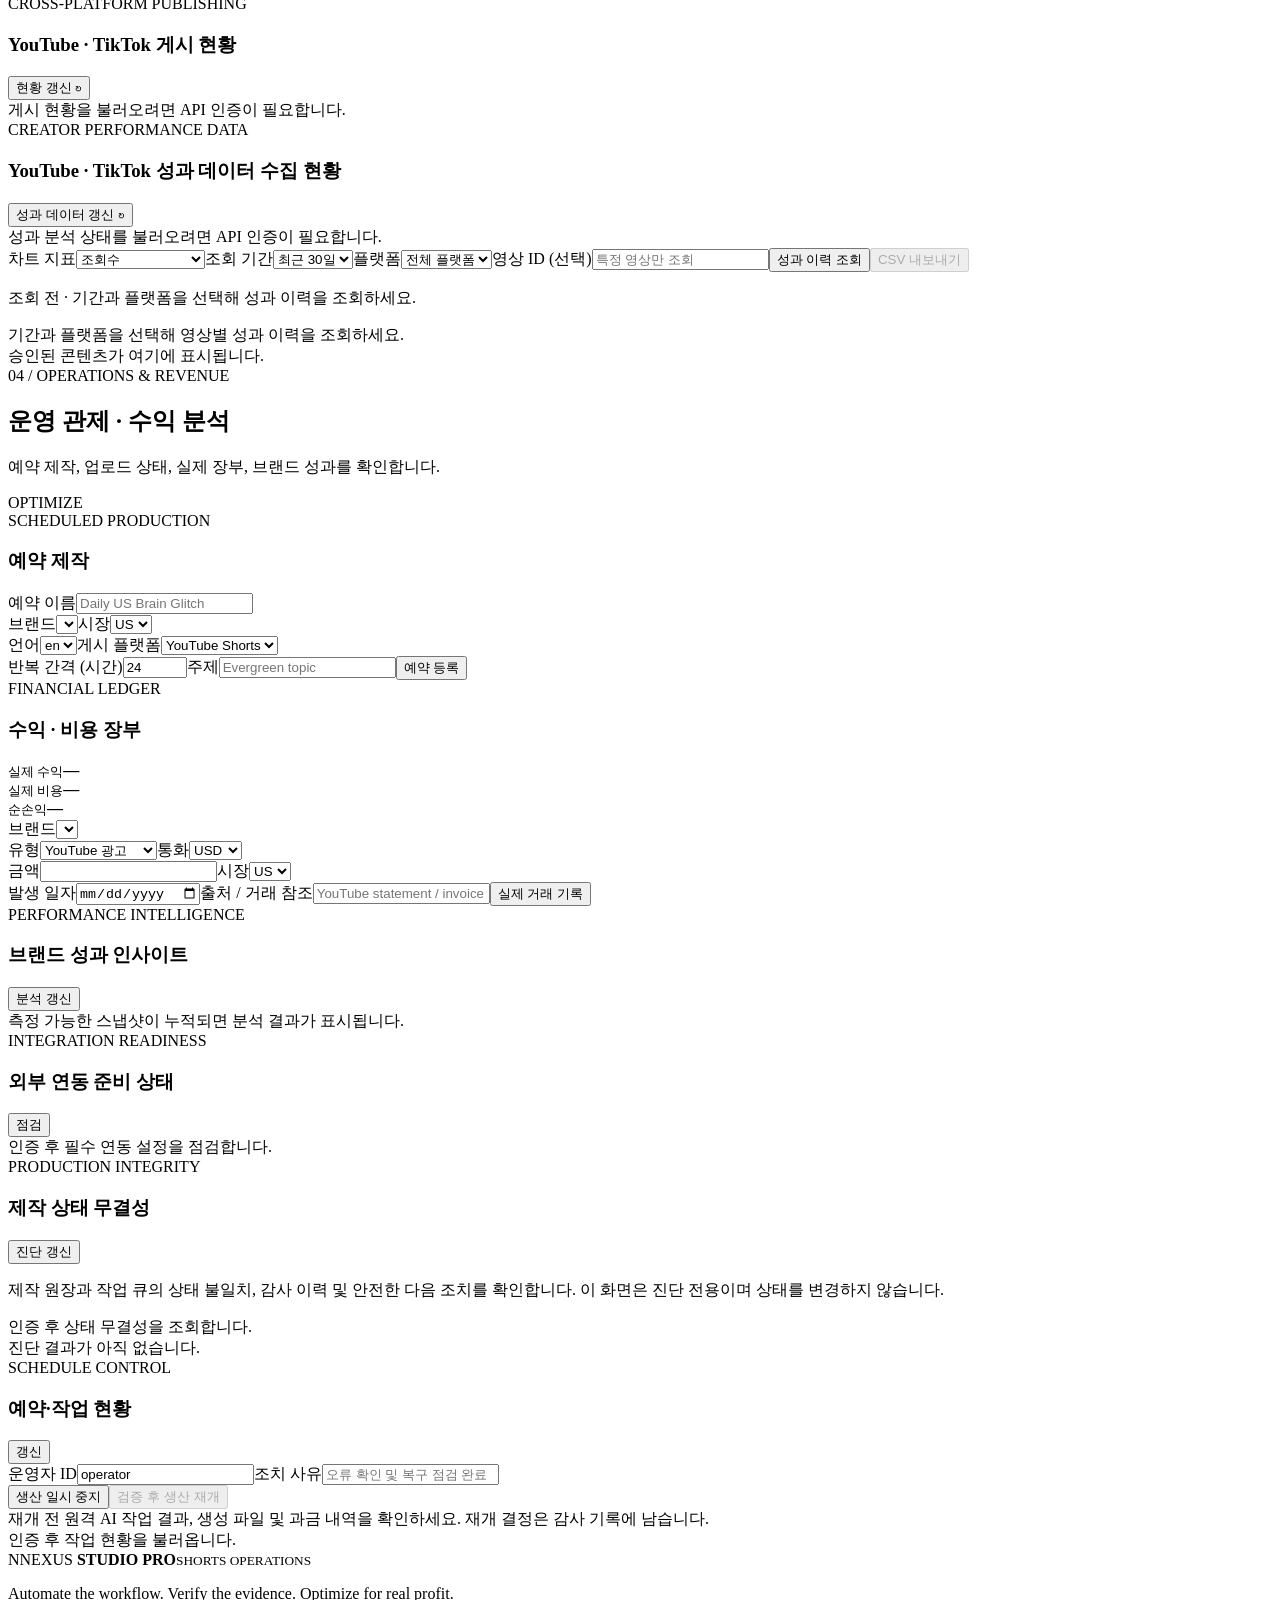
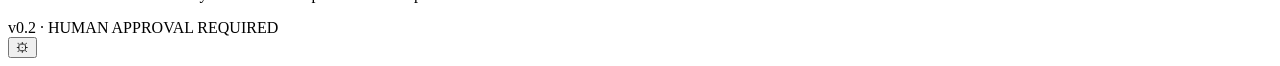
==== commit 03bc4064: "feat(ui): add visual timeline zoom and navigation controls" ====
--- a/frontend/index.html
+++ b/frontend/index.html
@@ -157,7 +157,7 @@
               </aside>
             </div>
             <section class="timeline-visual-track-panel" aria-label="Visual timeline">
-              <div class="timeline-visual-heading"><div><b>VISUAL TIMELINE</b><small>VIDEO SEQUENCE / TITLE OVERLAYS / AUDIO BED</small></div><span id="timelineVisualDuration">0.0s</span></div>
+              <div class="timeline-visual-heading"><div><b>VISUAL TIMELINE</b><small>VIDEO SEQUENCE / TITLE OVERLAYS / AUDIO BED</small></div><div class="timeline-zoom-controls"><button type="button" class="button button-quiet button-small" id="timelineScrollLeft" aria-label="타임라인 왼쪽으로 이동">←</button><button type="button" class="button button-quiet button-small" id="timelineScrollRight" aria-label="타임라인 오른쪽으로 이동">→</button><button type="button" class="button button-quiet button-small" id="timelineZoomOut" aria-label="타임라인 축소">−</button><label class="timeline-zoom-slider">확대 <input id="timelineZoomLevel" type="range" min="1" max="4" step="0.25" value="1" aria-label="타임라인 확대 수준"><span id="timelineZoomValue">100%</span></label><button type="button" class="button button-quiet button-small" id="timelineZoomIn" aria-label="타임라인 확대">+</button><button type="button" class="button button-quiet button-small" id="timelineZoomFit">맞춤</button><span id="timelineVisualDuration">0.0s</span></div></div>
               <div id="timelineVisualTrack" class="timeline-visual-track"><div class="empty-state">영상 클립을 추가하면 시간축이 생성됩니다.</div></div>
             </section>
           </section>
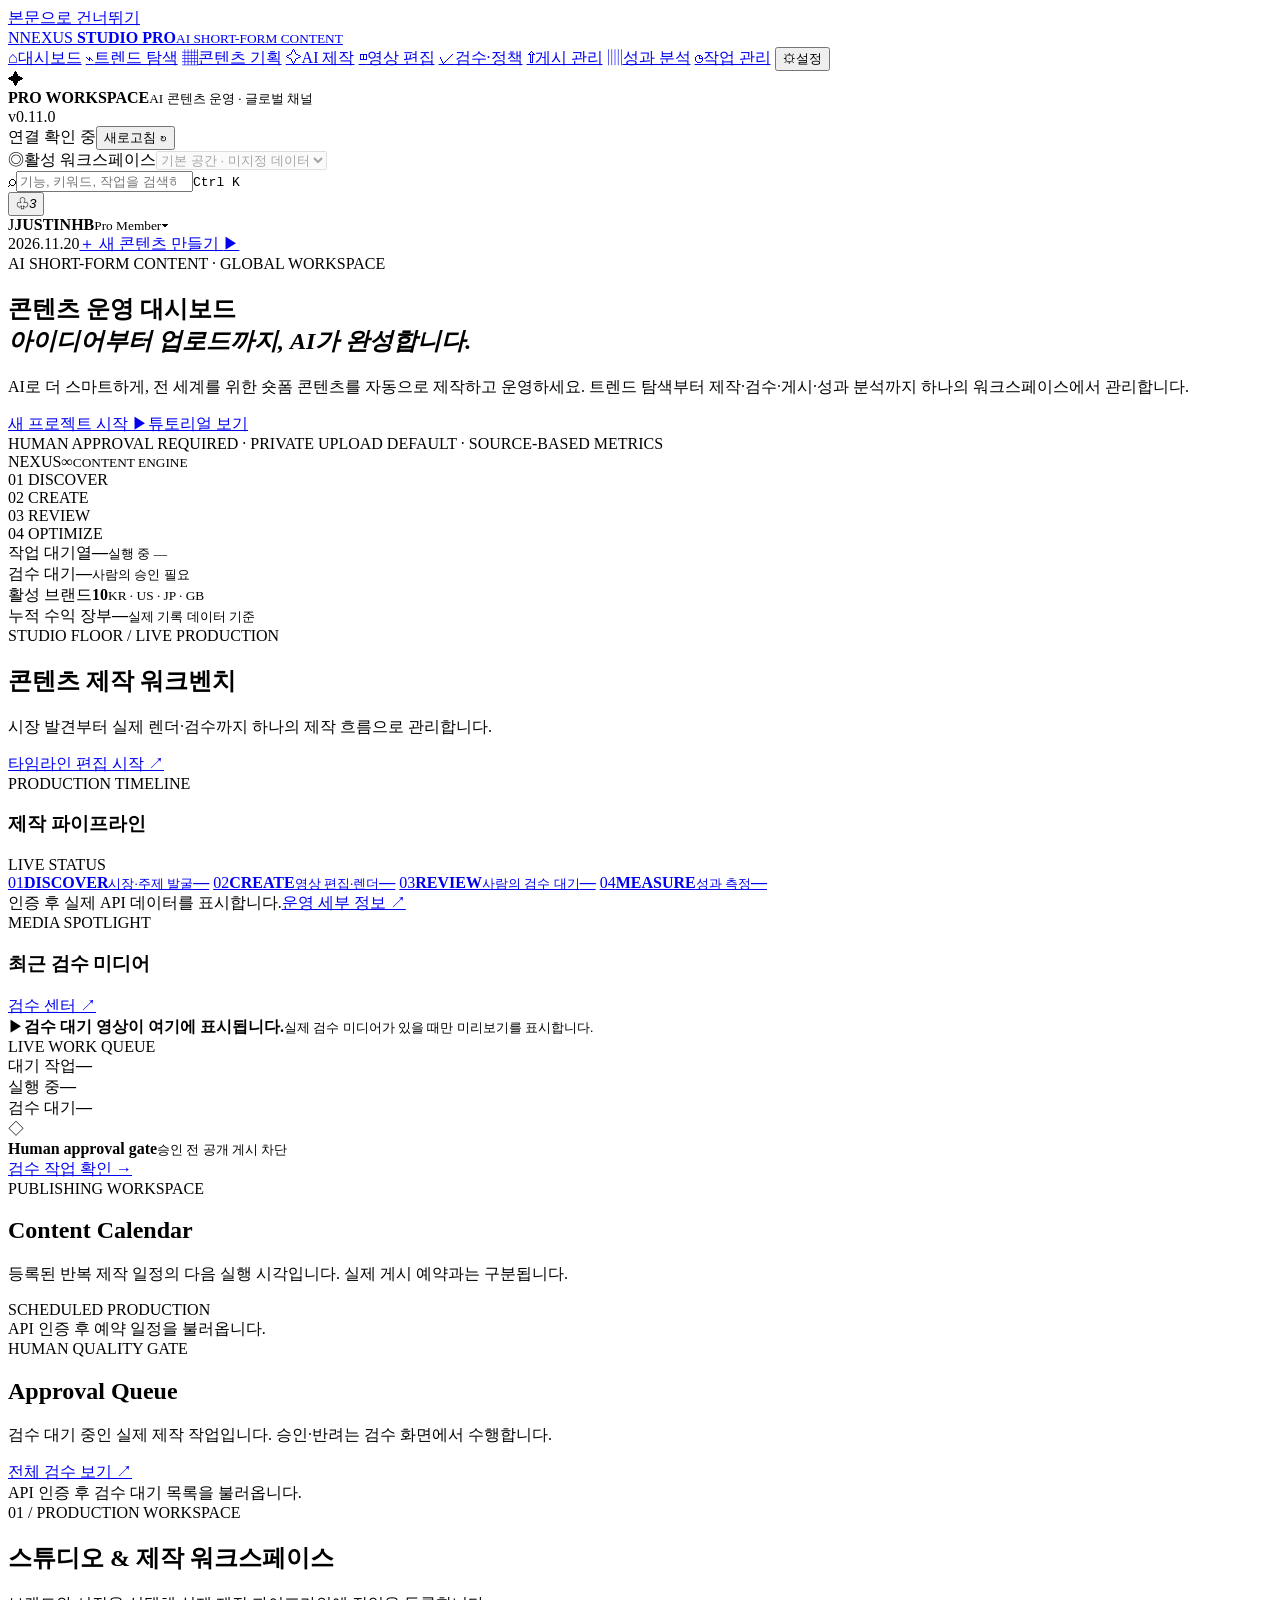
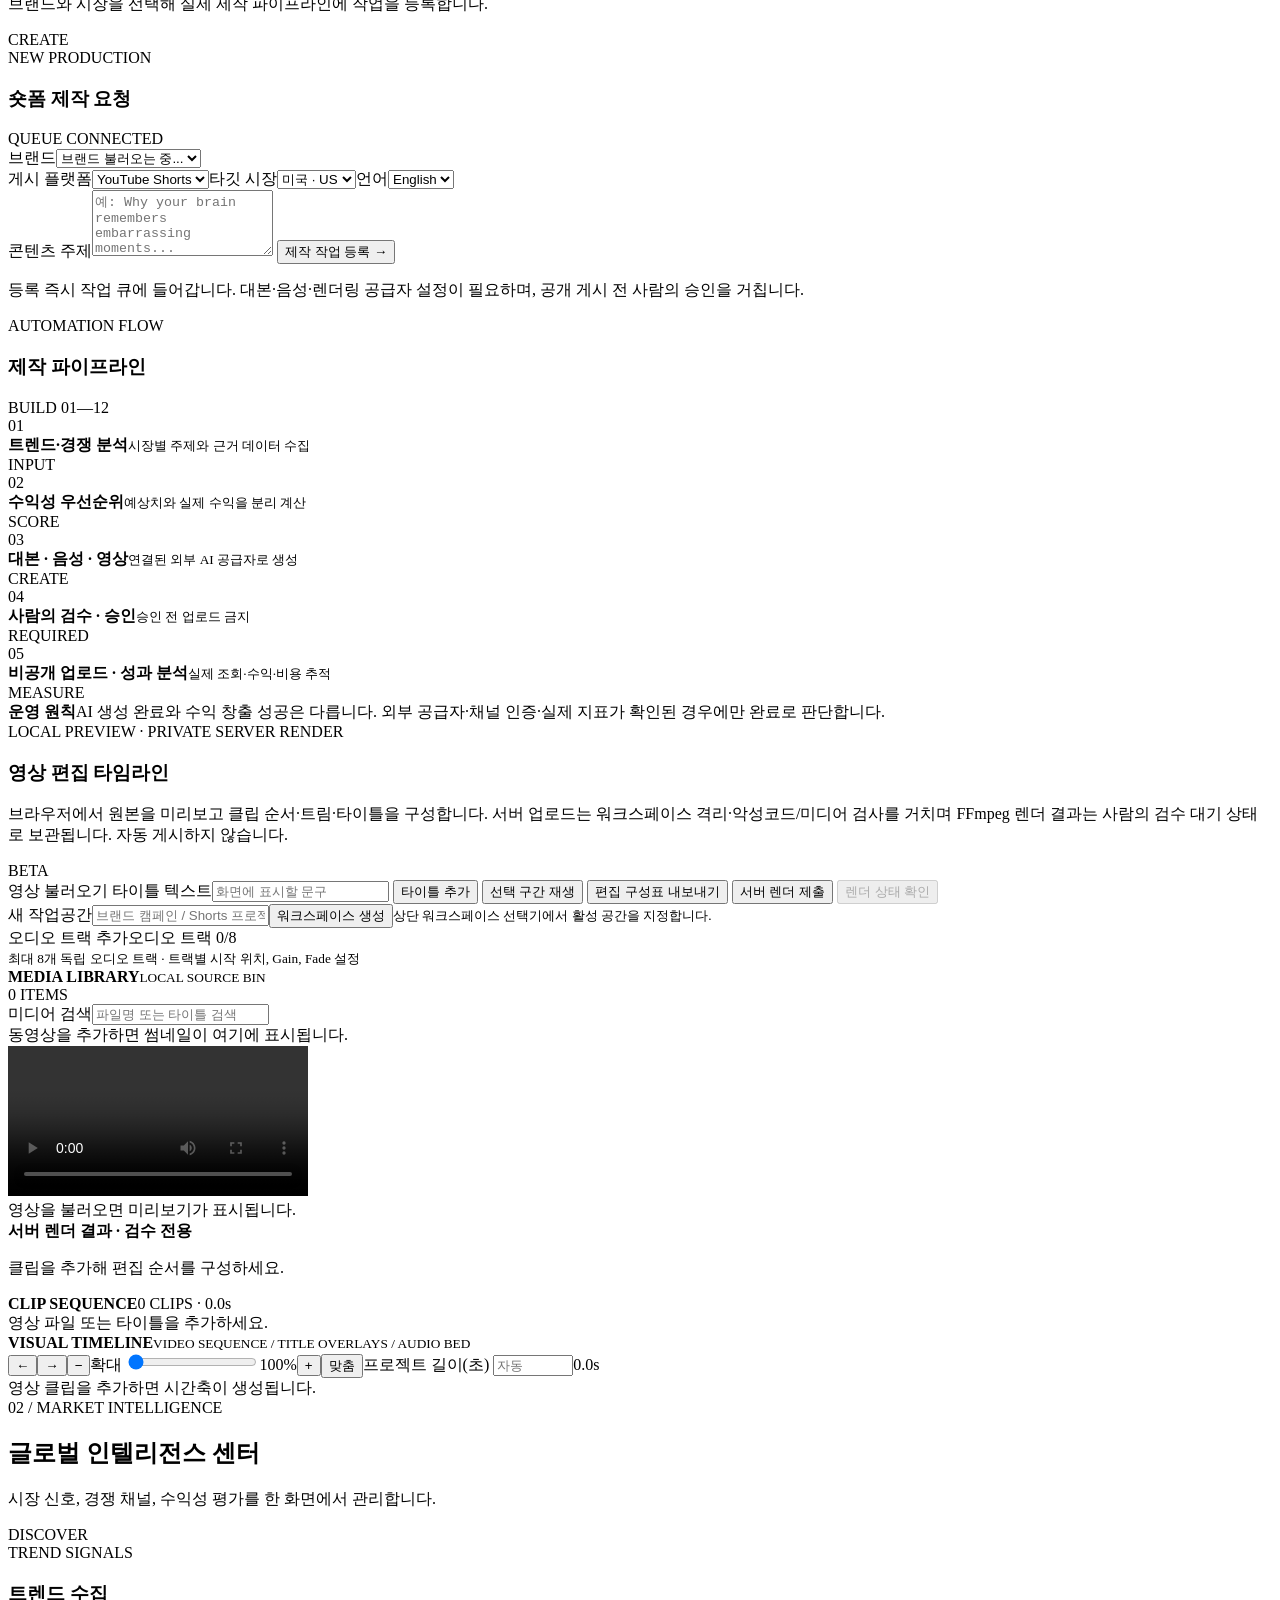
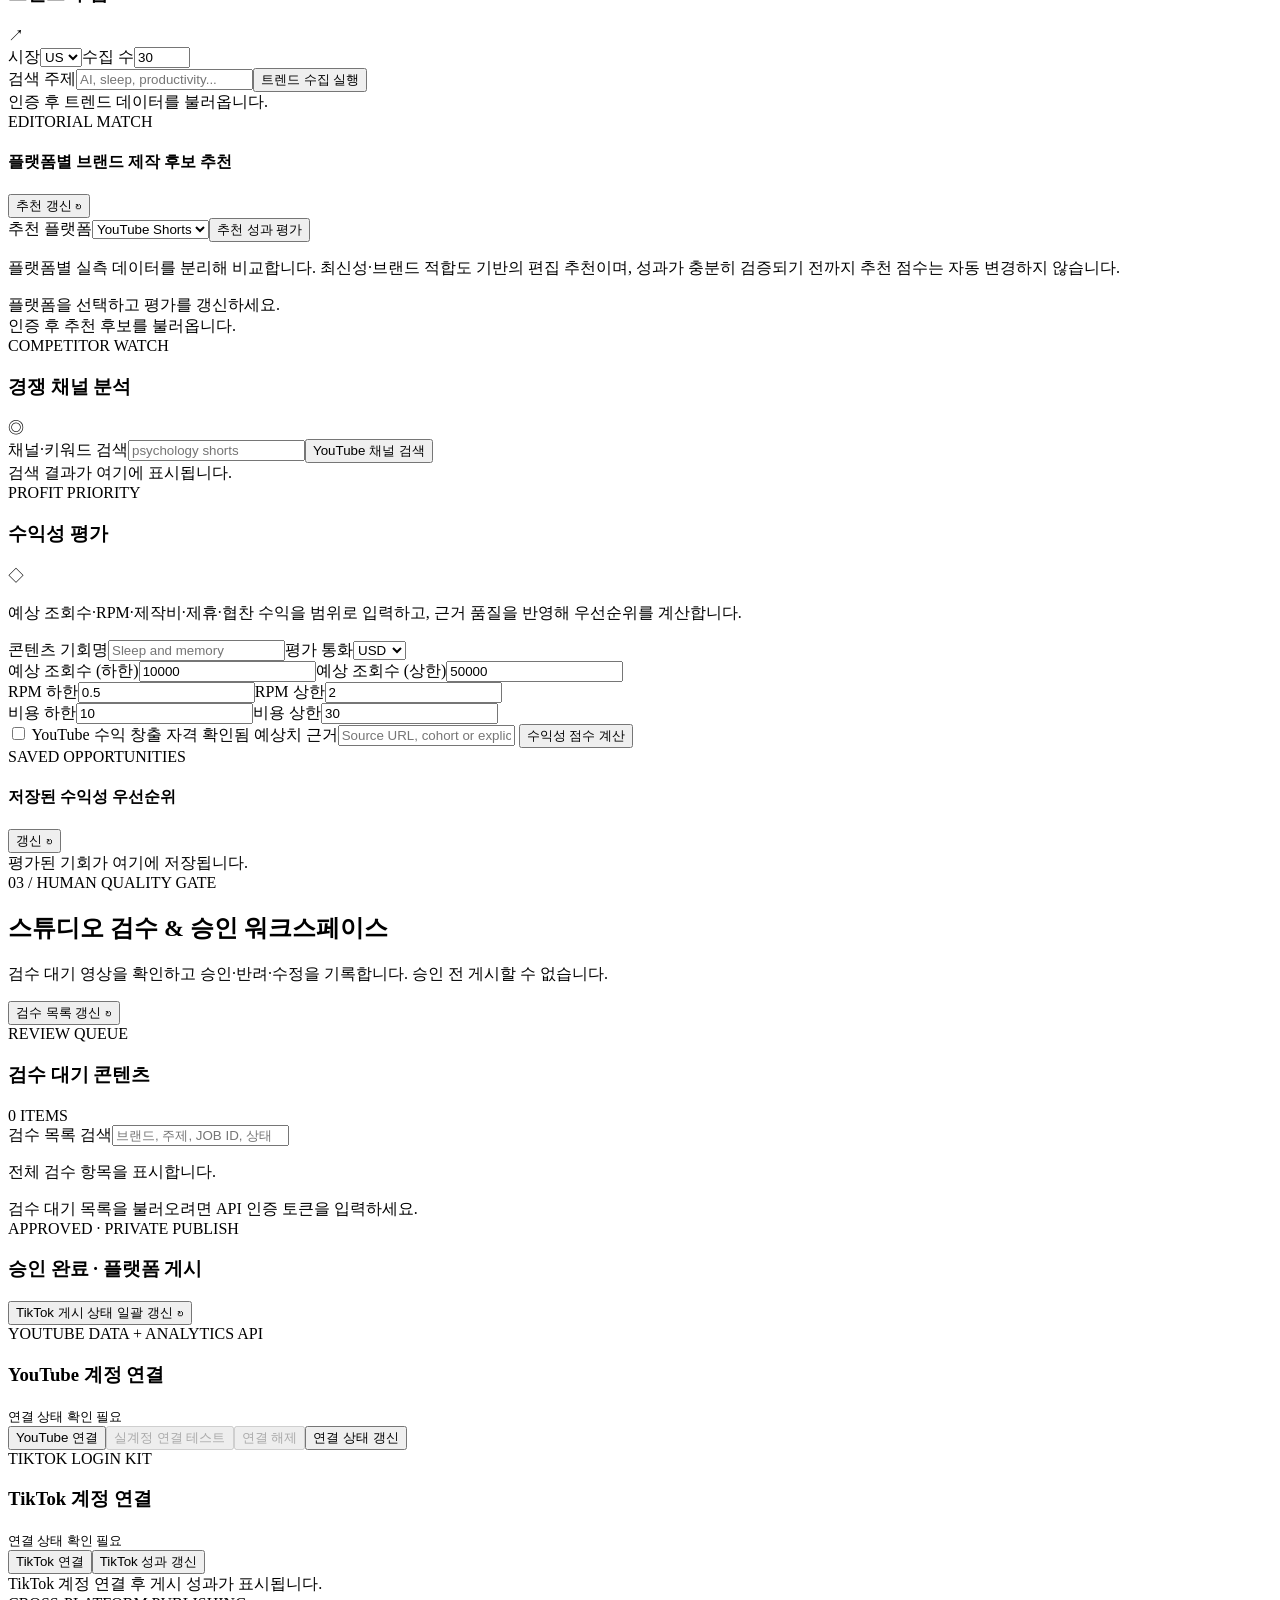
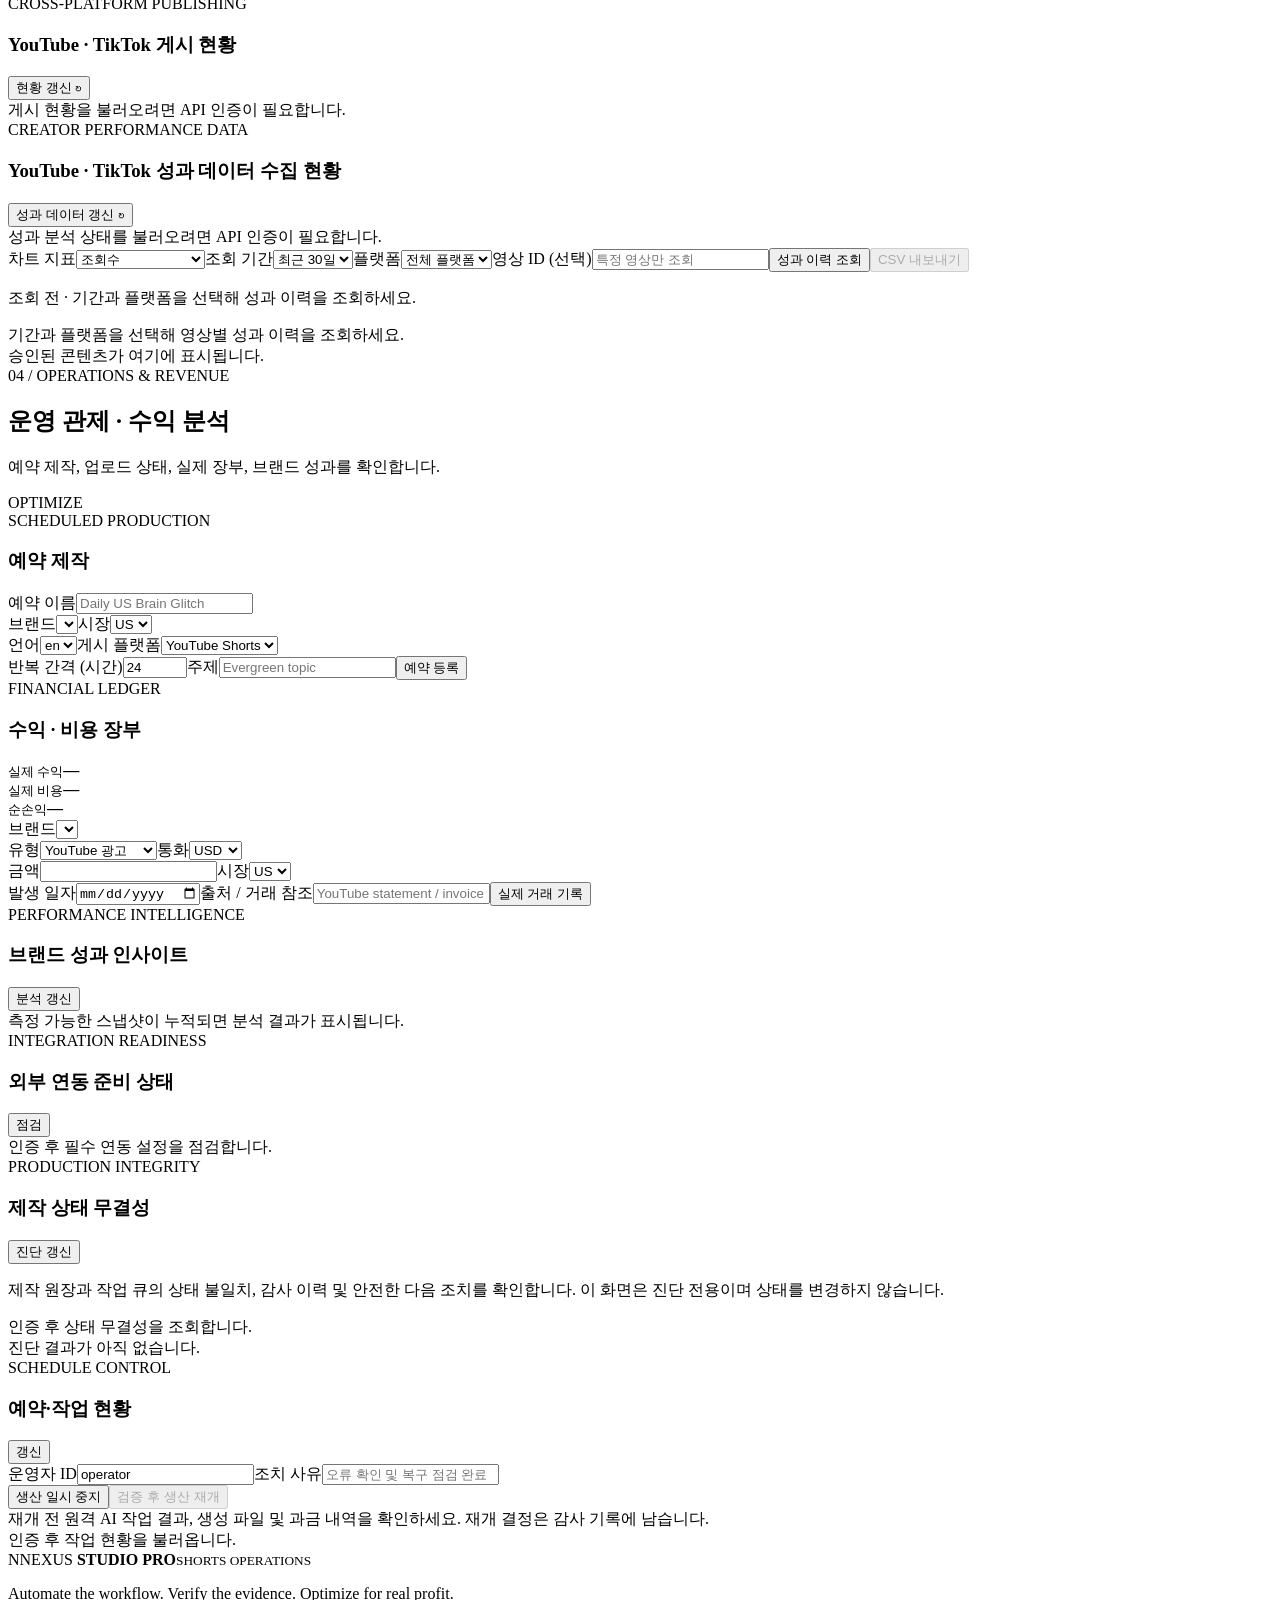
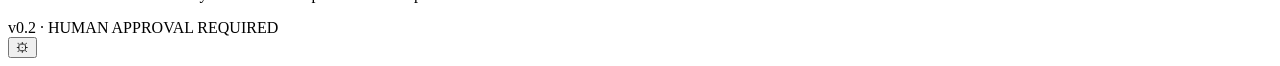
==== commit a2f101c7: "feat(ui): add explicit project duration input" ====
--- a/frontend/index.html
+++ b/frontend/index.html
@@ -157,7 +157,7 @@
               </aside>
             </div>
             <section class="timeline-visual-track-panel" aria-label="Visual timeline">
-              <div class="timeline-visual-heading"><div><b>VISUAL TIMELINE</b><small>VIDEO SEQUENCE / TITLE OVERLAYS / AUDIO BED</small></div><div class="timeline-zoom-controls"><button type="button" class="button button-quiet button-small" id="timelineScrollLeft" aria-label="타임라인 왼쪽으로 이동">←</button><button type="button" class="button button-quiet button-small" id="timelineScrollRight" aria-label="타임라인 오른쪽으로 이동">→</button><button type="button" class="button button-quiet button-small" id="timelineZoomOut" aria-label="타임라인 축소">−</button><label class="timeline-zoom-slider">확대 <input id="timelineZoomLevel" type="range" min="1" max="4" step="0.25" value="1" aria-label="타임라인 확대 수준"><span id="timelineZoomValue">100%</span></label><button type="button" class="button button-quiet button-small" id="timelineZoomIn" aria-label="타임라인 확대">+</button><button type="button" class="button button-quiet button-small" id="timelineZoomFit">맞춤</button><span id="timelineVisualDuration">0.0s</span></div></div>
+              <div class="timeline-visual-heading"><div><b>VISUAL TIMELINE</b><small>VIDEO SEQUENCE / TITLE OVERLAYS / AUDIO BED</small></div><div class="timeline-zoom-controls"><button type="button" class="button button-quiet button-small" id="timelineScrollLeft" aria-label="타임라인 왼쪽으로 이동">←</button><button type="button" class="button button-quiet button-small" id="timelineScrollRight" aria-label="타임라인 오른쪽으로 이동">→</button><button type="button" class="button button-quiet button-small" id="timelineZoomOut" aria-label="타임라인 축소">−</button><label class="timeline-zoom-slider">확대 <input id="timelineZoomLevel" type="range" min="1" max="4" step="0.25" value="1" aria-label="타임라인 확대 수준"><span id="timelineZoomValue">100%</span></label><button type="button" class="button button-quiet button-small" id="timelineZoomIn" aria-label="타임라인 확대">+</button><button type="button" class="button button-quiet button-small" id="timelineZoomFit">맞춤</button><label class="timeline-project-duration">프로젝트 길이(초) <input id="timelineProjectDuration" type="number" min="0.1" max="3600" step="0.1" placeholder="자동" inputmode="decimal" aria-label="프로젝트 전체 길이(초)"></label><span id="timelineVisualDuration">0.0s</span></div></div>
               <div id="timelineVisualTrack" class="timeline-visual-track"><div class="empty-state">영상 클립을 추가하면 시간축이 생성됩니다.</div></div>
             </section>
           </section>
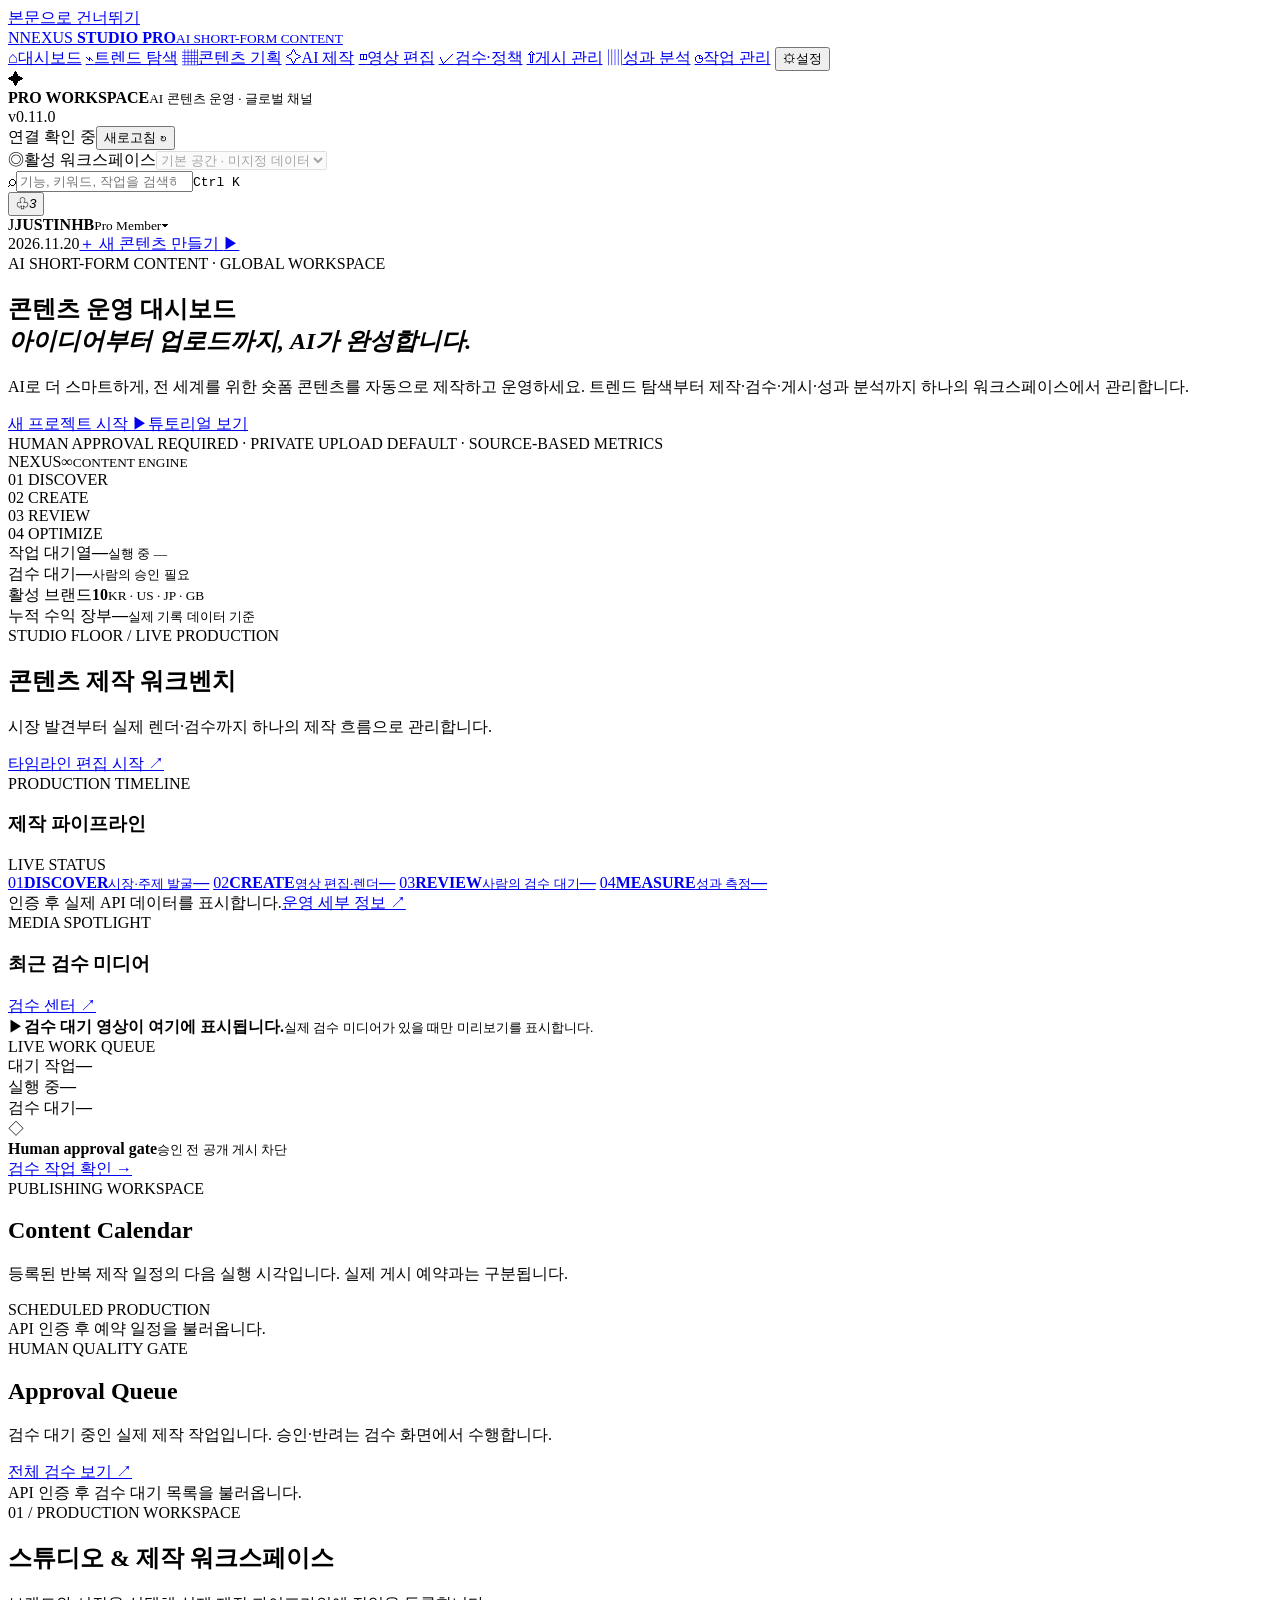
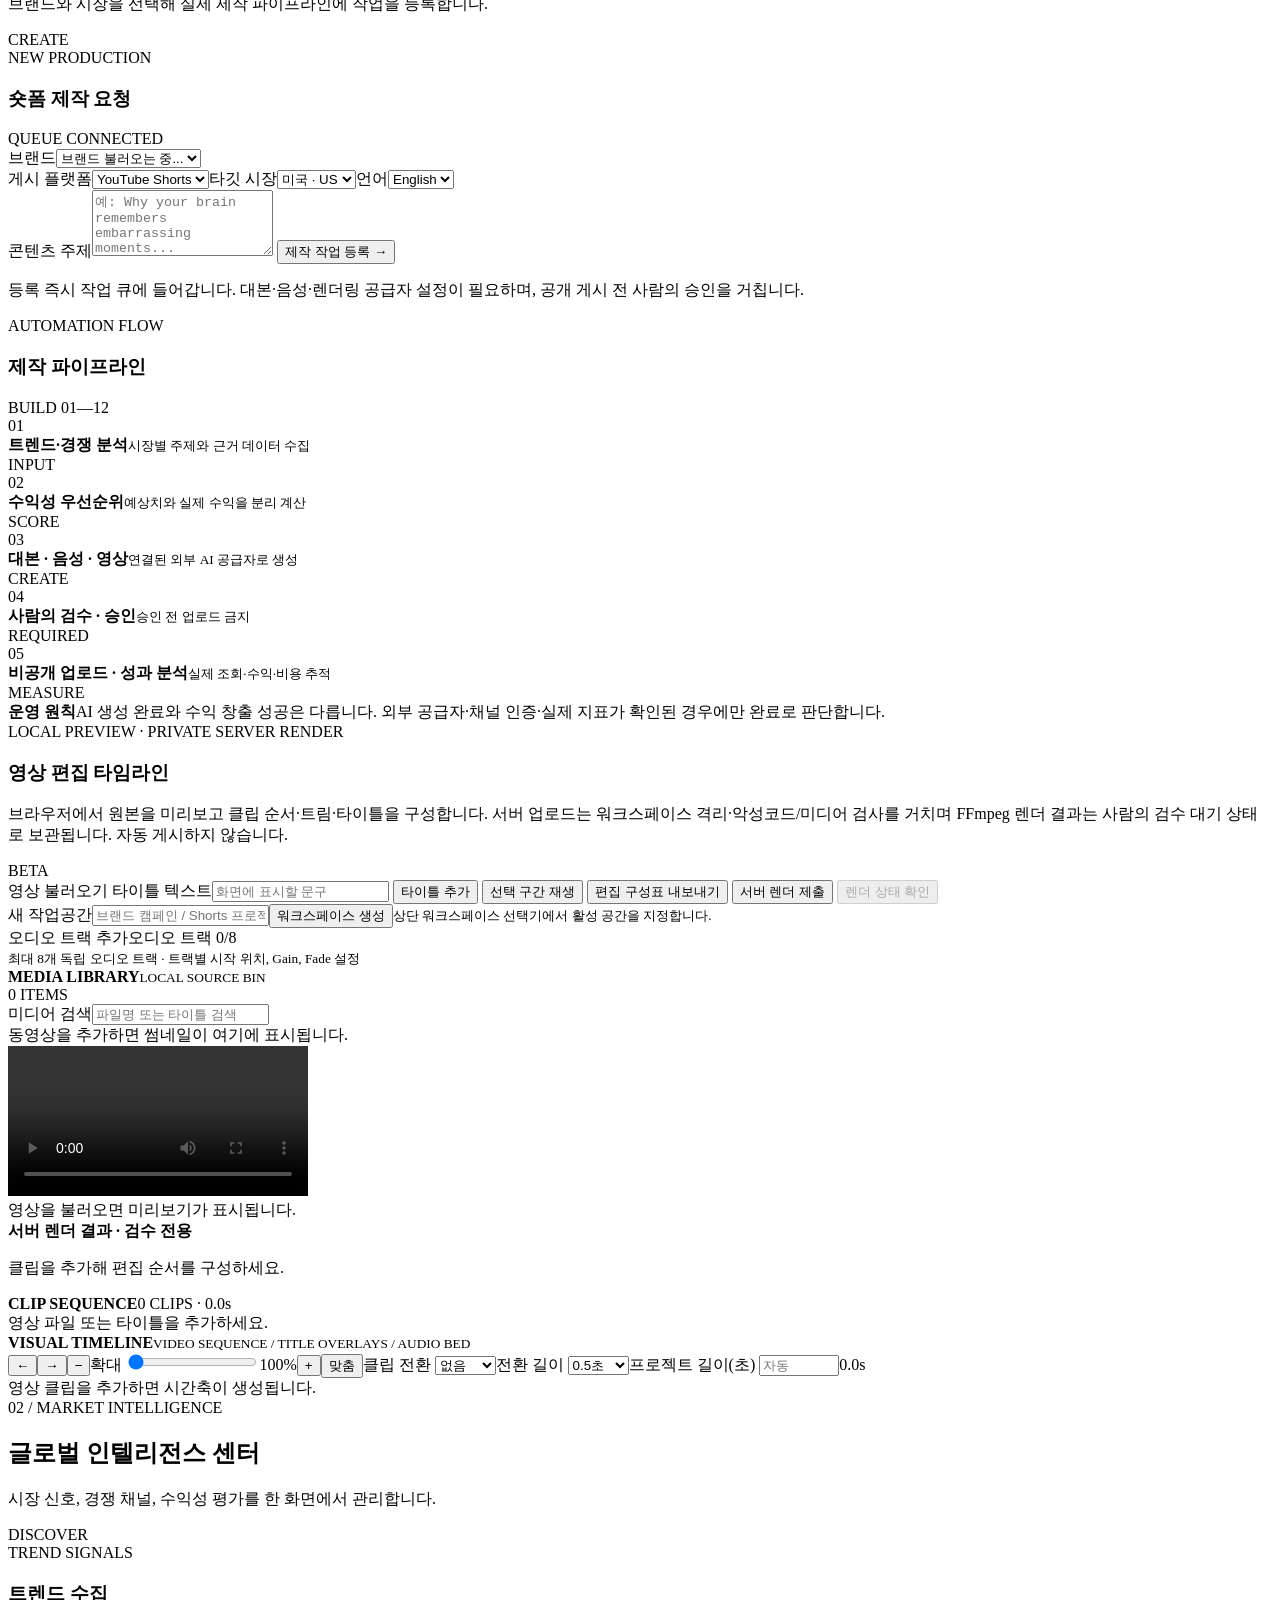
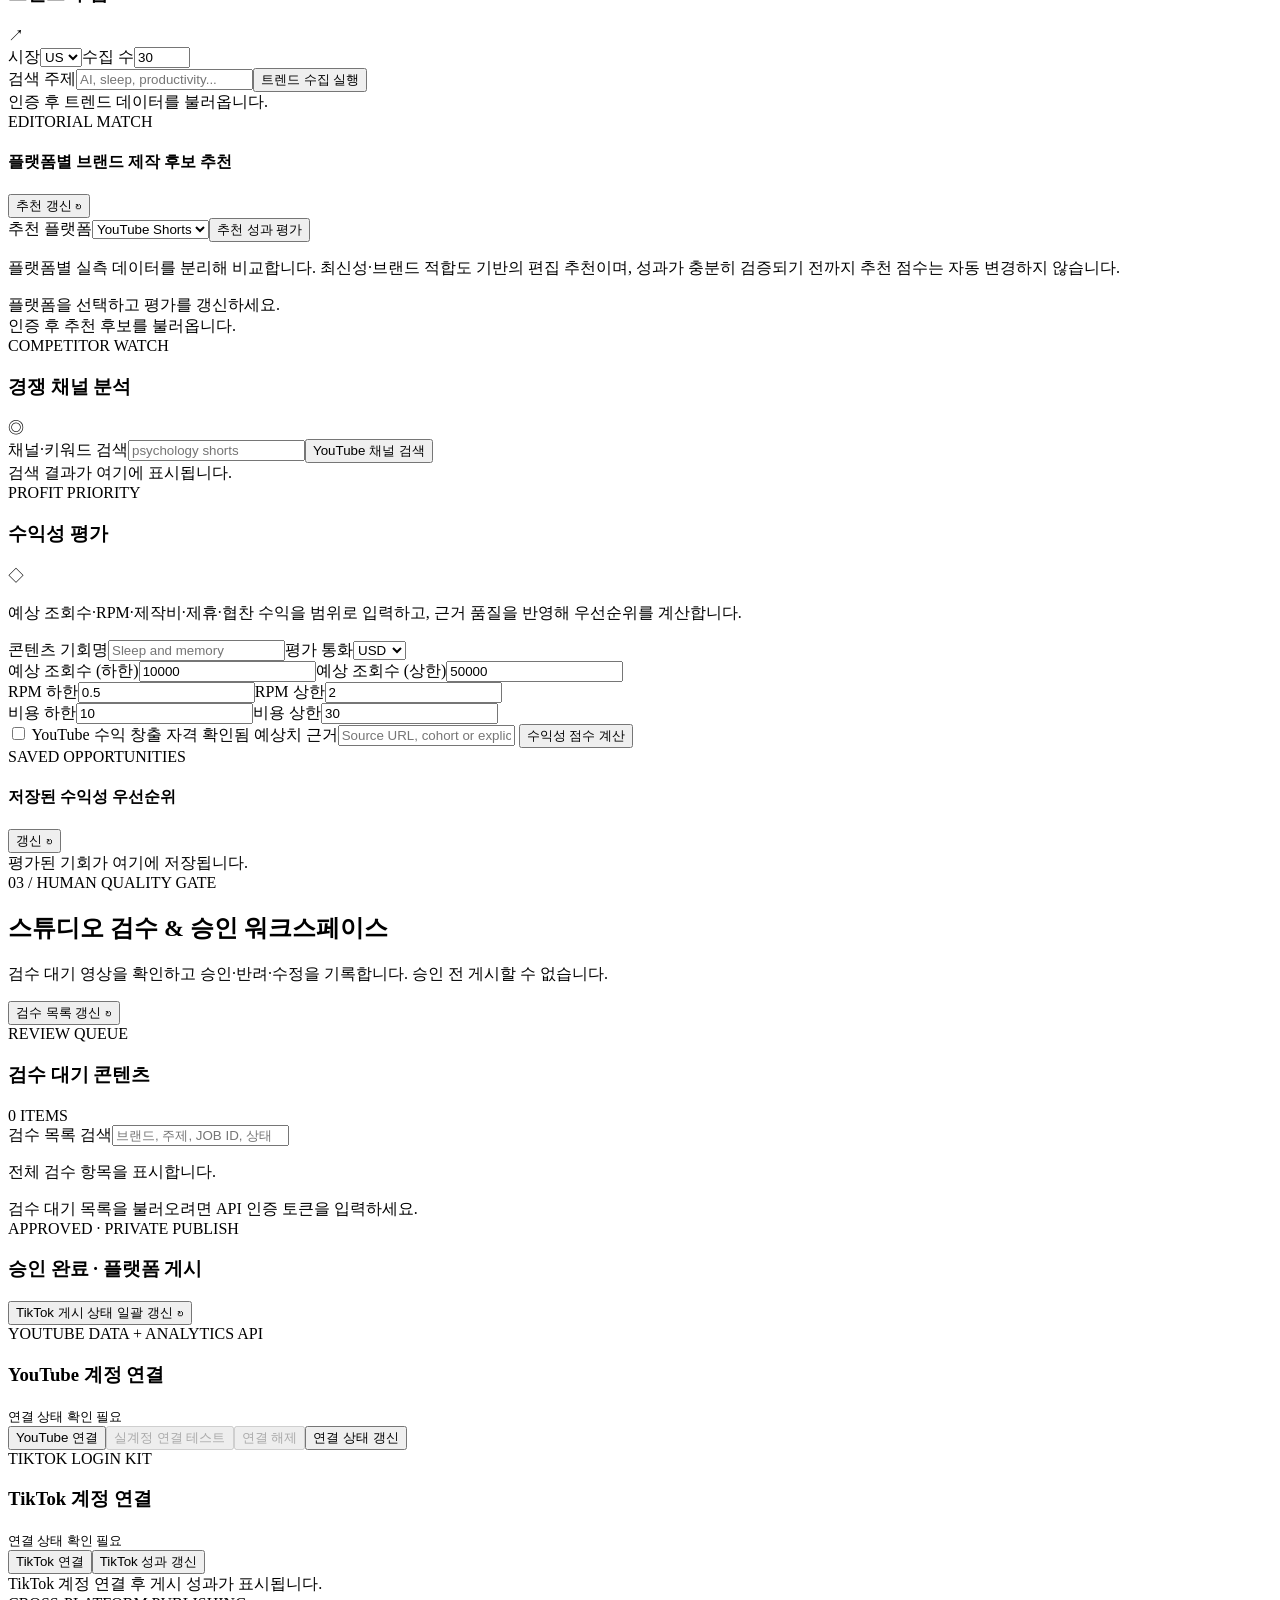
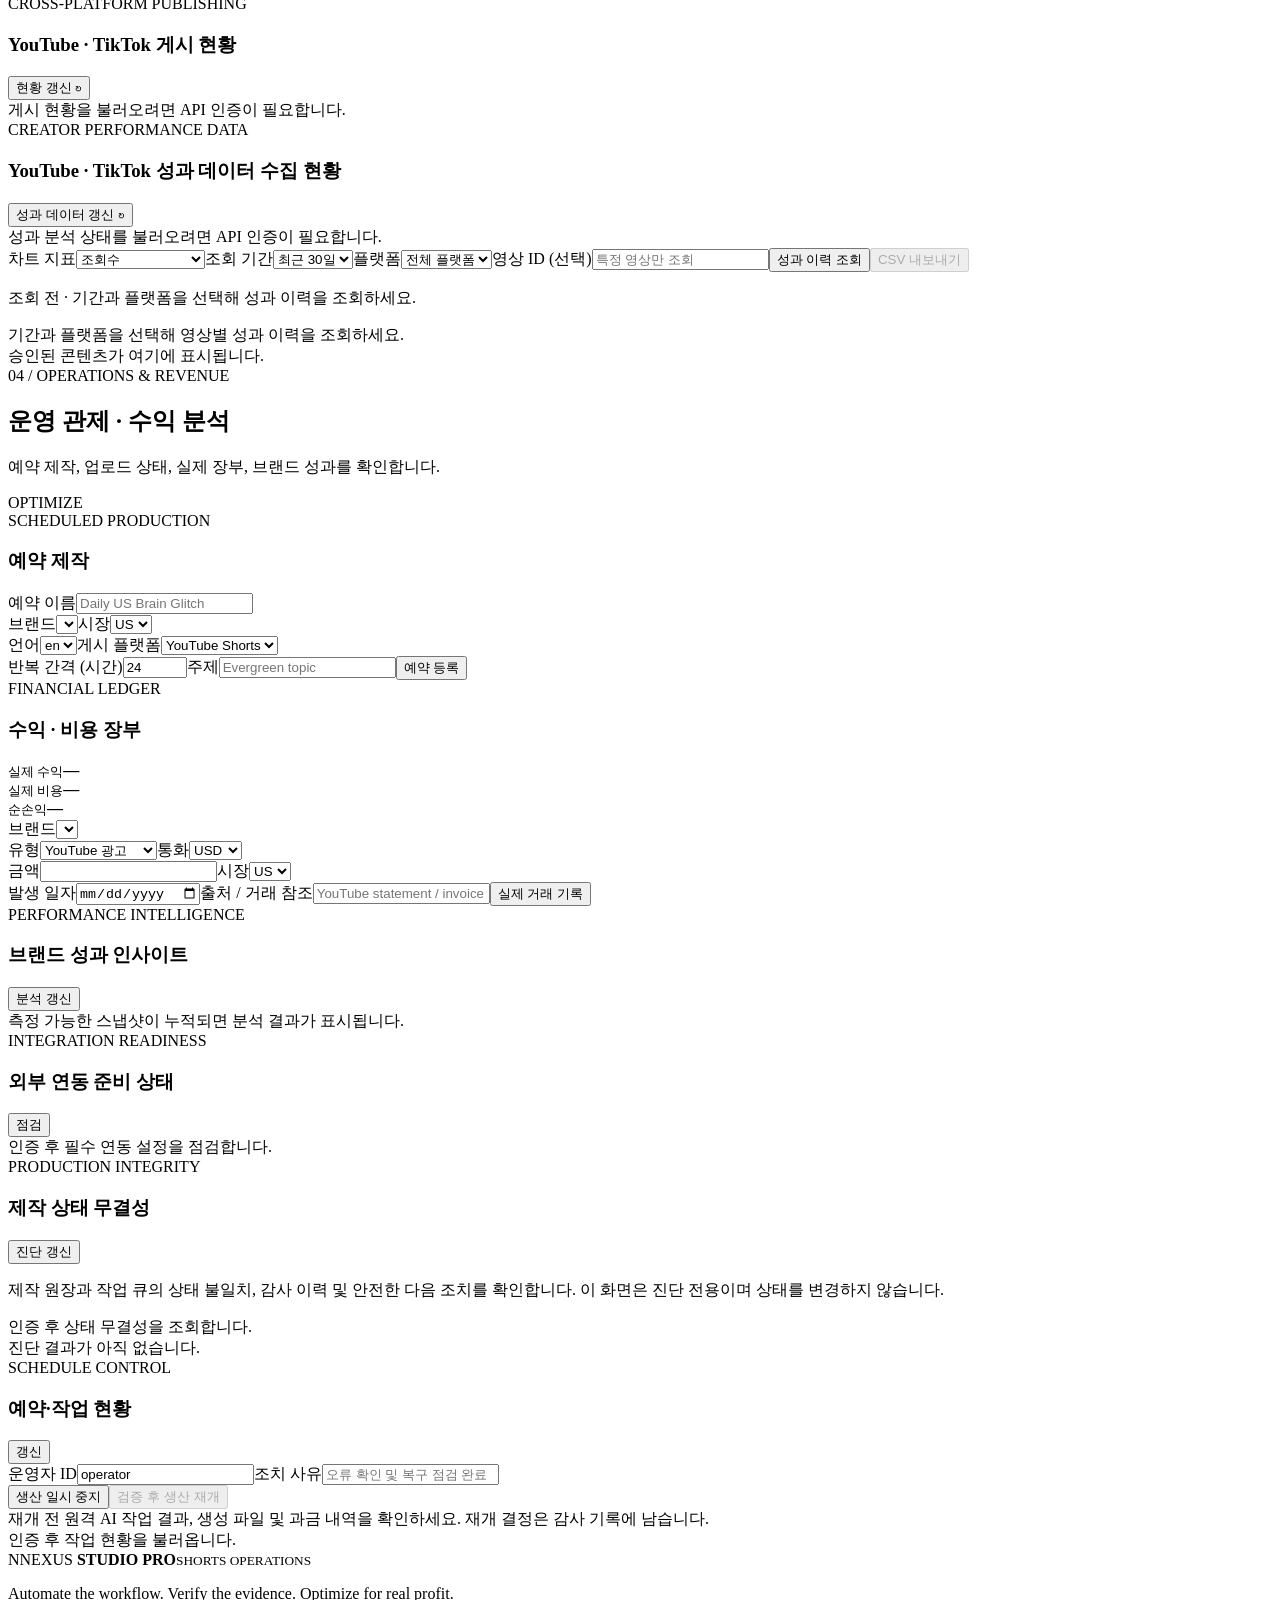
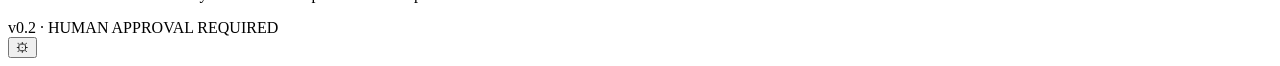
==== commit b688a2ca: "feat(ui): add crossfade transition controls" ====
--- a/frontend/index.html
+++ b/frontend/index.html
@@ -157,7 +157,7 @@
               </aside>
             </div>
             <section class="timeline-visual-track-panel" aria-label="Visual timeline">
-              <div class="timeline-visual-heading"><div><b>VISUAL TIMELINE</b><small>VIDEO SEQUENCE / TITLE OVERLAYS / AUDIO BED</small></div><div class="timeline-zoom-controls"><button type="button" class="button button-quiet button-small" id="timelineScrollLeft" aria-label="타임라인 왼쪽으로 이동">←</button><button type="button" class="button button-quiet button-small" id="timelineScrollRight" aria-label="타임라인 오른쪽으로 이동">→</button><button type="button" class="button button-quiet button-small" id="timelineZoomOut" aria-label="타임라인 축소">−</button><label class="timeline-zoom-slider">확대 <input id="timelineZoomLevel" type="range" min="1" max="4" step="0.25" value="1" aria-label="타임라인 확대 수준"><span id="timelineZoomValue">100%</span></label><button type="button" class="button button-quiet button-small" id="timelineZoomIn" aria-label="타임라인 확대">+</button><button type="button" class="button button-quiet button-small" id="timelineZoomFit">맞춤</button><label class="timeline-project-duration">프로젝트 길이(초) <input id="timelineProjectDuration" type="number" min="0.1" max="3600" step="0.1" placeholder="자동" inputmode="decimal" aria-label="프로젝트 전체 길이(초)"></label><span id="timelineVisualDuration">0.0s</span></div></div>
+              <div class="timeline-visual-heading"><div><b>VISUAL TIMELINE</b><small>VIDEO SEQUENCE / TITLE OVERLAYS / AUDIO BED</small></div><div class="timeline-zoom-controls"><button type="button" class="button button-quiet button-small" id="timelineScrollLeft" aria-label="타임라인 왼쪽으로 이동">←</button><button type="button" class="button button-quiet button-small" id="timelineScrollRight" aria-label="타임라인 오른쪽으로 이동">→</button><button type="button" class="button button-quiet button-small" id="timelineZoomOut" aria-label="타임라인 축소">−</button><label class="timeline-zoom-slider">확대 <input id="timelineZoomLevel" type="range" min="1" max="4" step="0.25" value="1" aria-label="타임라인 확대 수준"><span id="timelineZoomValue">100%</span></label><button type="button" class="button button-quiet button-small" id="timelineZoomIn" aria-label="타임라인 확대">+</button><button type="button" class="button button-quiet button-small" id="timelineZoomFit">맞춤</button><label class="timeline-transition-control">클립 전환 <select id="timelineTransitionType" aria-label="클립 전환 효과"><option value="none">없음</option><option value="crossfade">디졸브</option></select></label><label class="timeline-transition-control">전환 길이 <select id="timelineTransitionDuration" aria-label="전환 길이"><option value="250">0.25초</option><option value="500" selected>0.5초</option><option value="1000">1초</option><option value="1500">1.5초</option><option value="2000">2초</option></select></label><label class="timeline-project-duration">프로젝트 길이(초) <input id="timelineProjectDuration" type="number" min="0.1" max="3600" step="0.1" placeholder="자동" inputmode="decimal" aria-label="프로젝트 전체 길이(초)"></label><span id="timelineVisualDuration">0.0s</span></div></div>
               <div id="timelineVisualTrack" class="timeline-visual-track"><div class="empty-state">영상 클립을 추가하면 시간축이 생성됩니다.</div></div>
             </section>
           </section>
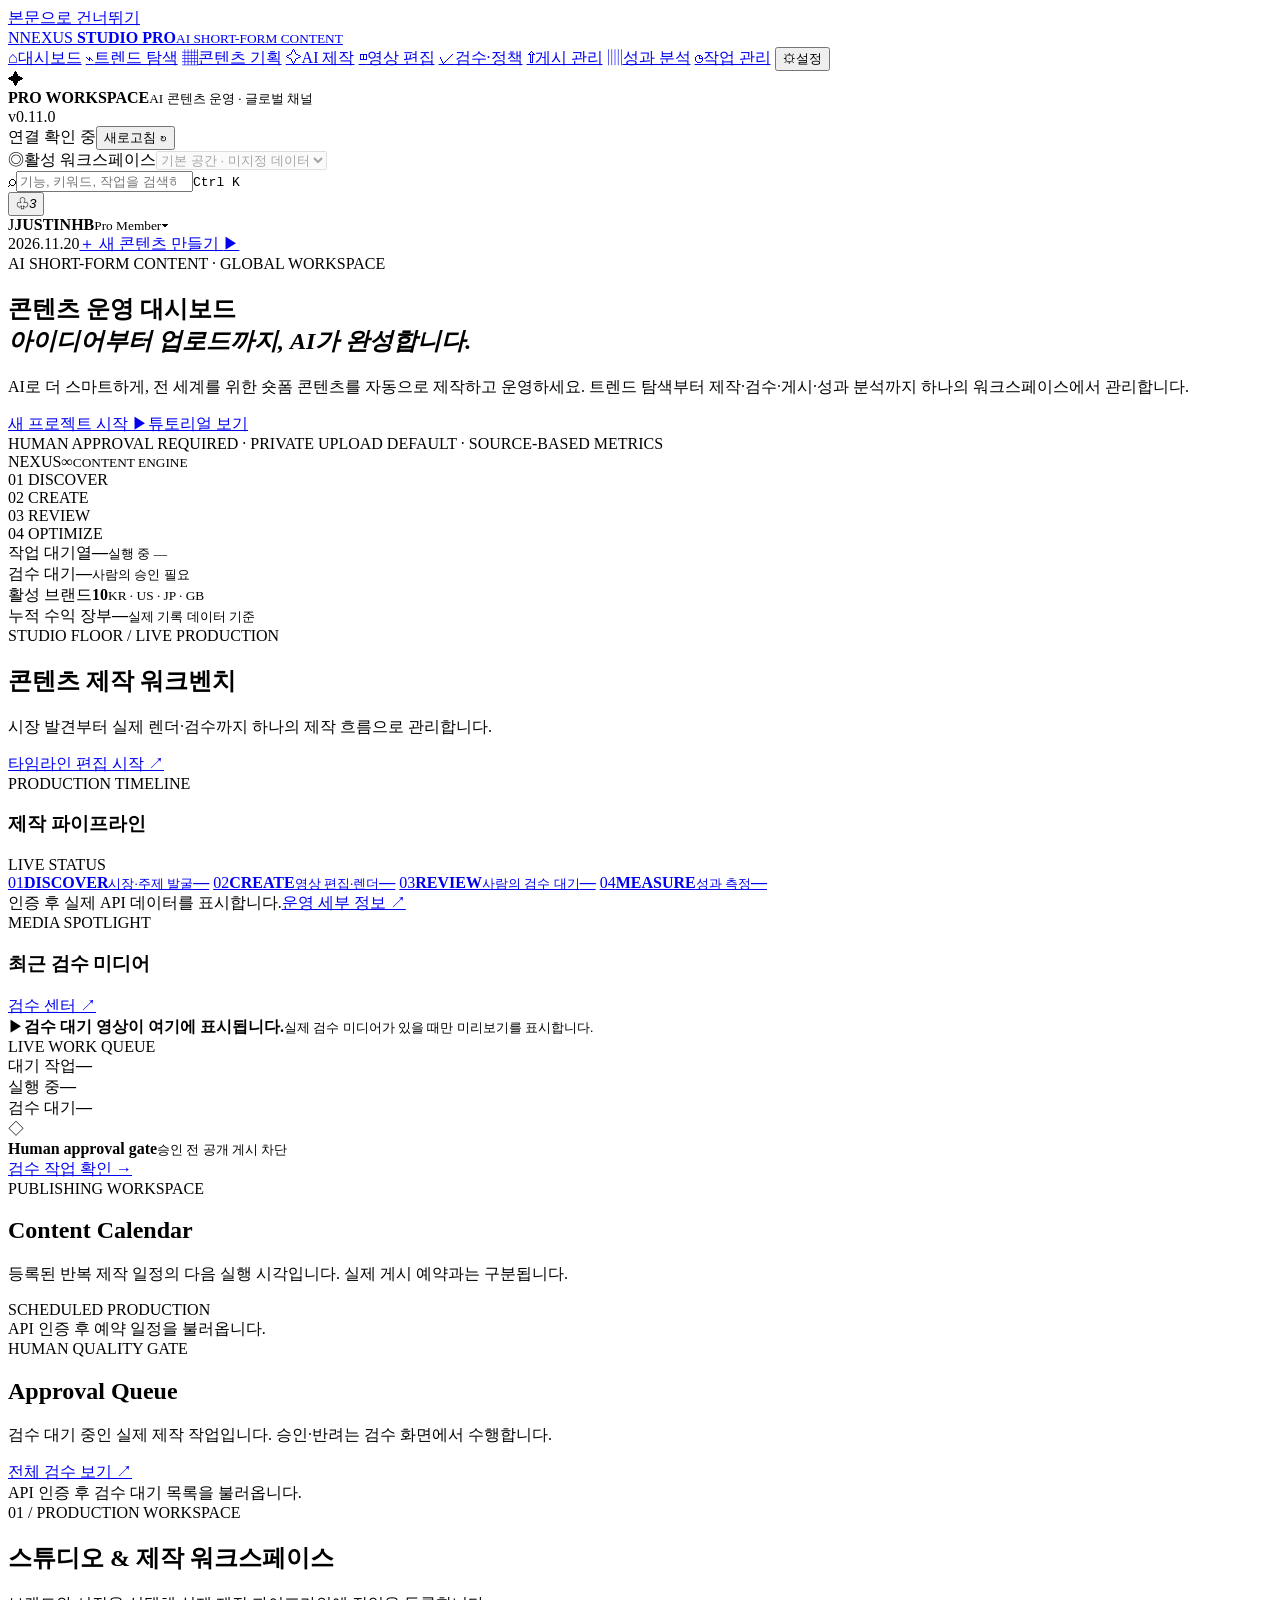
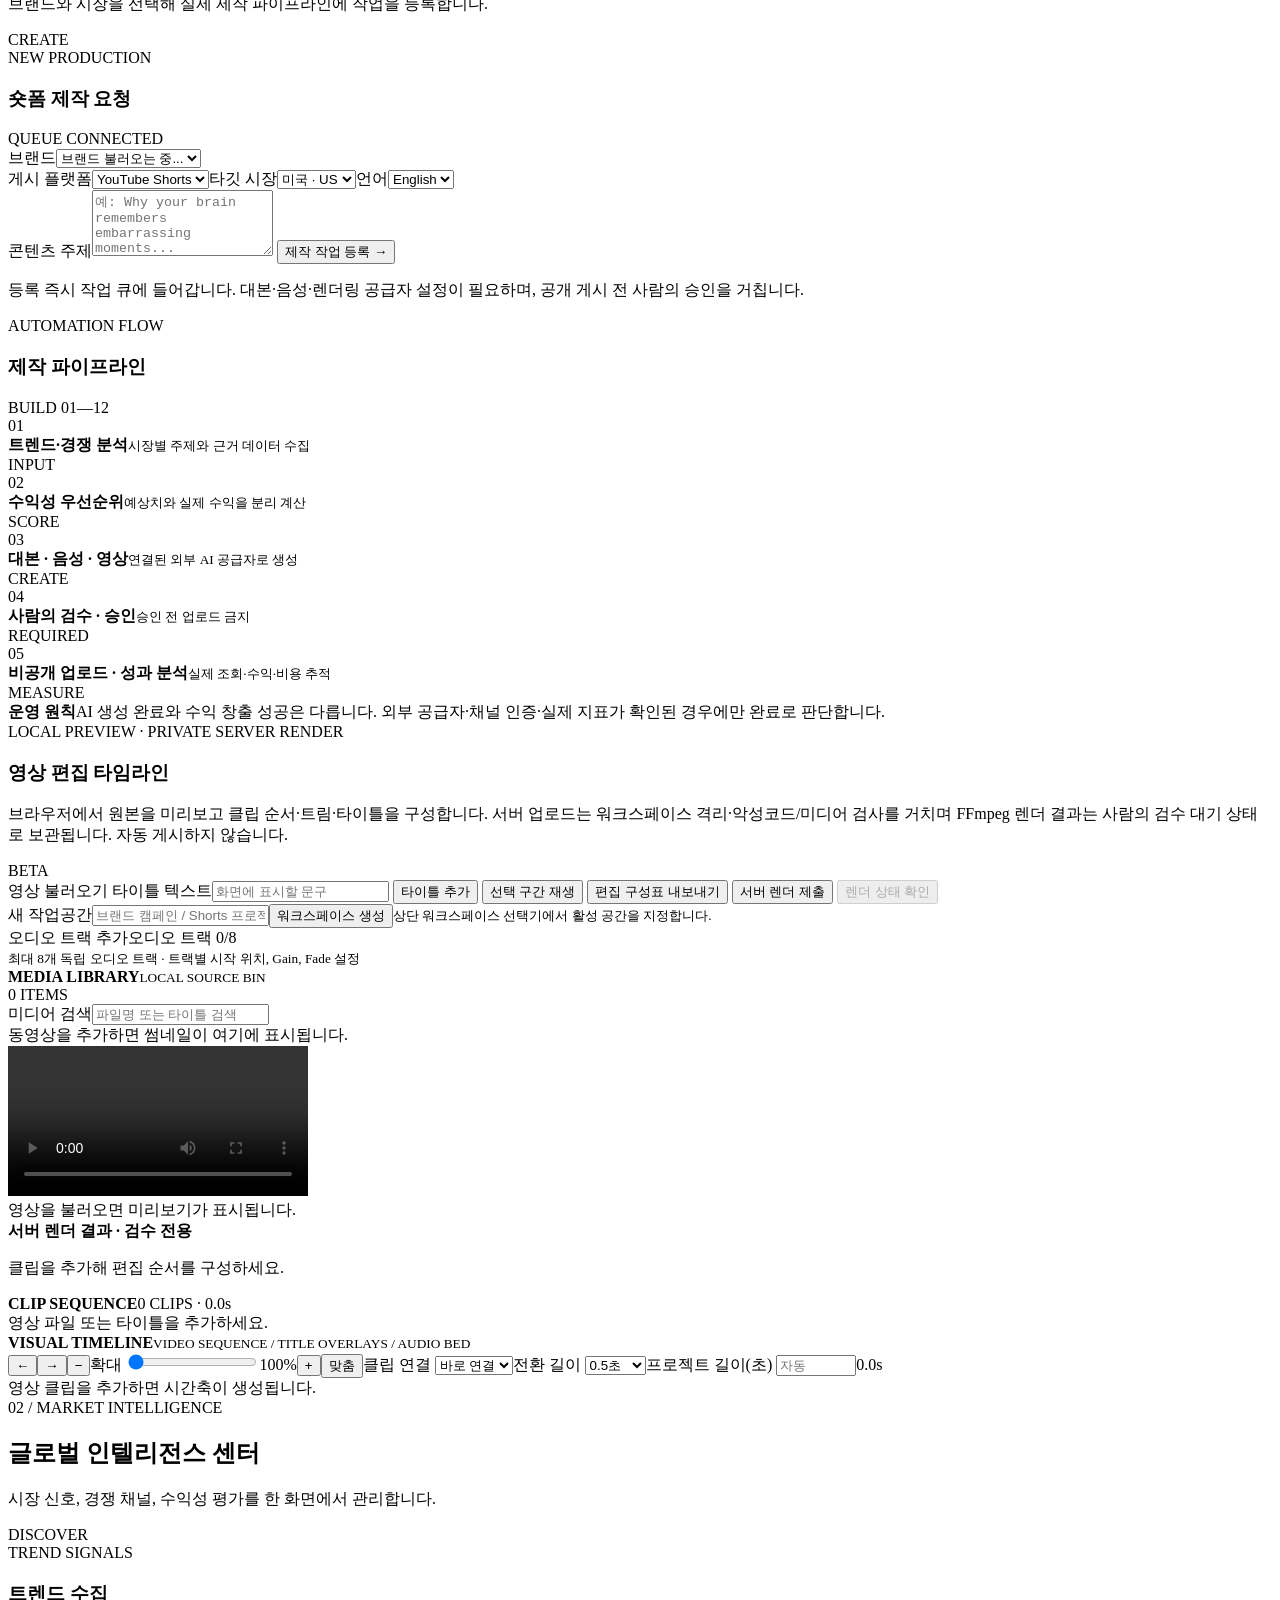
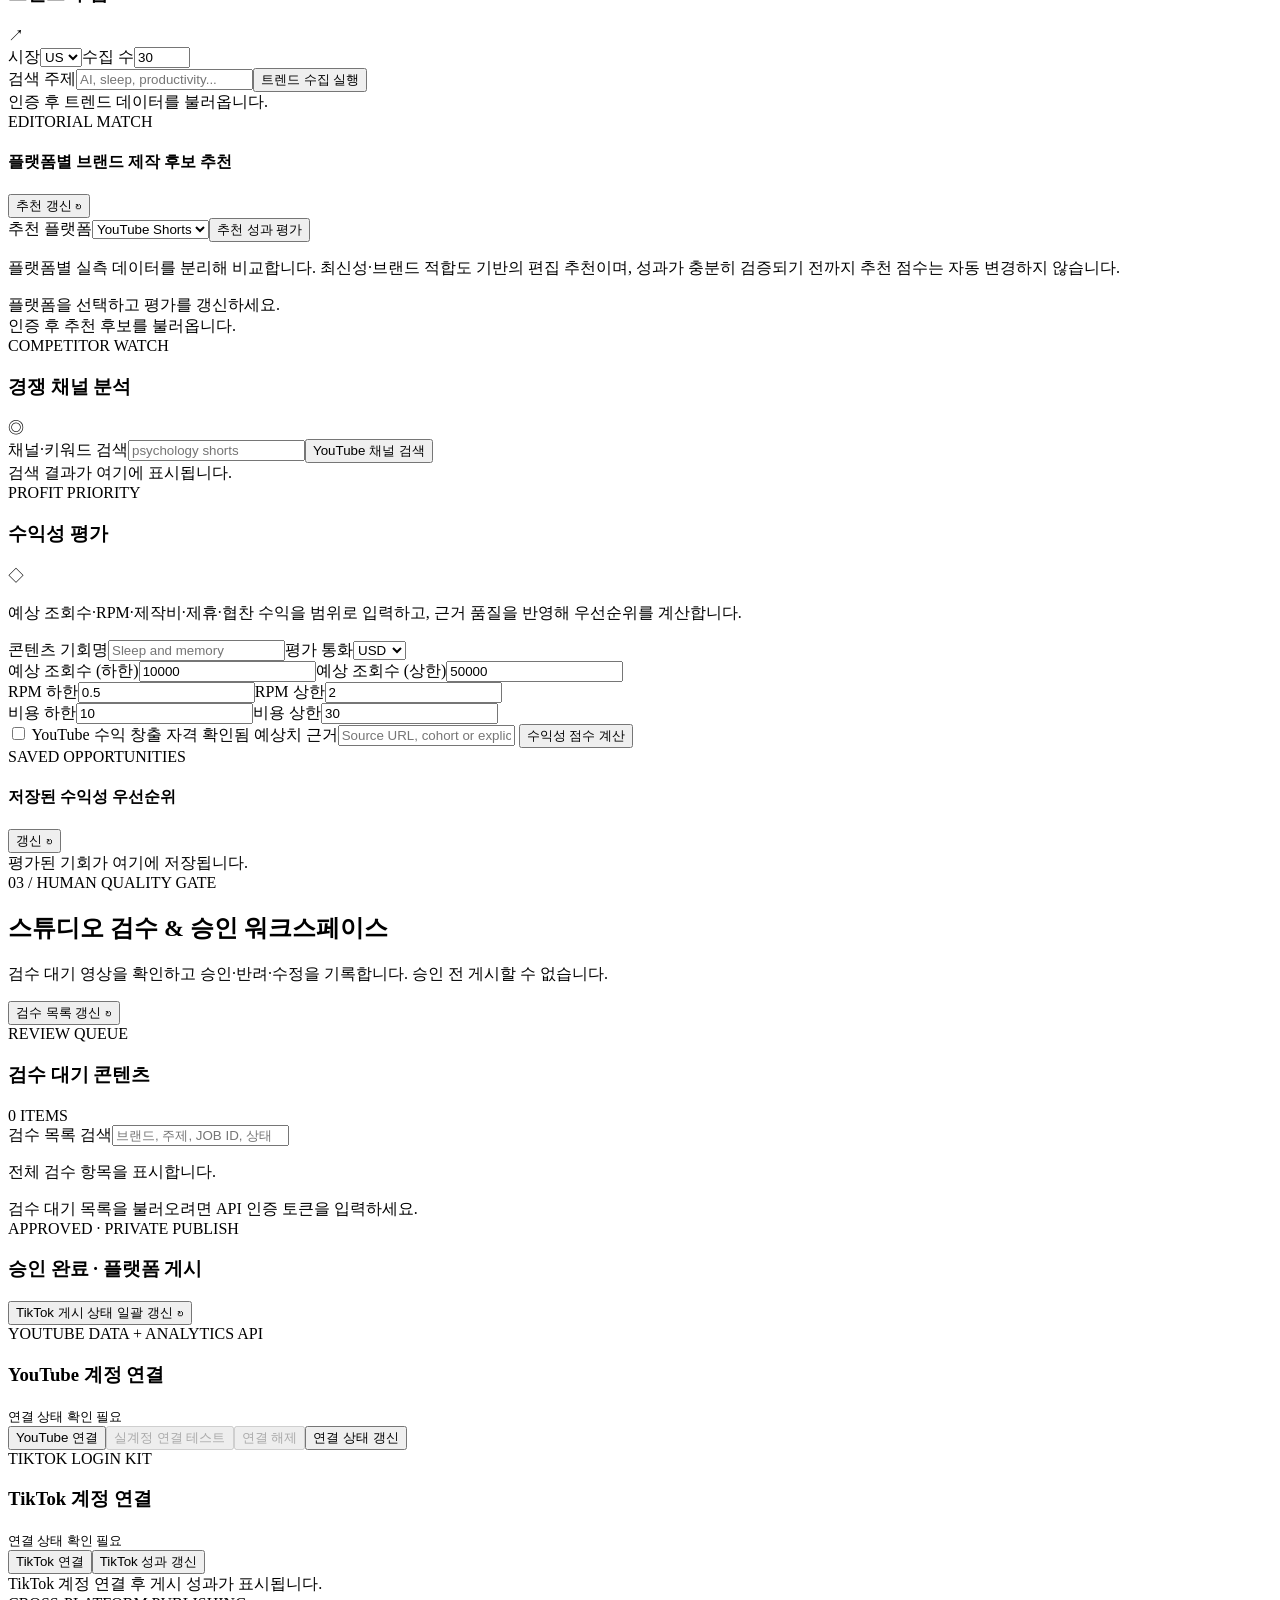
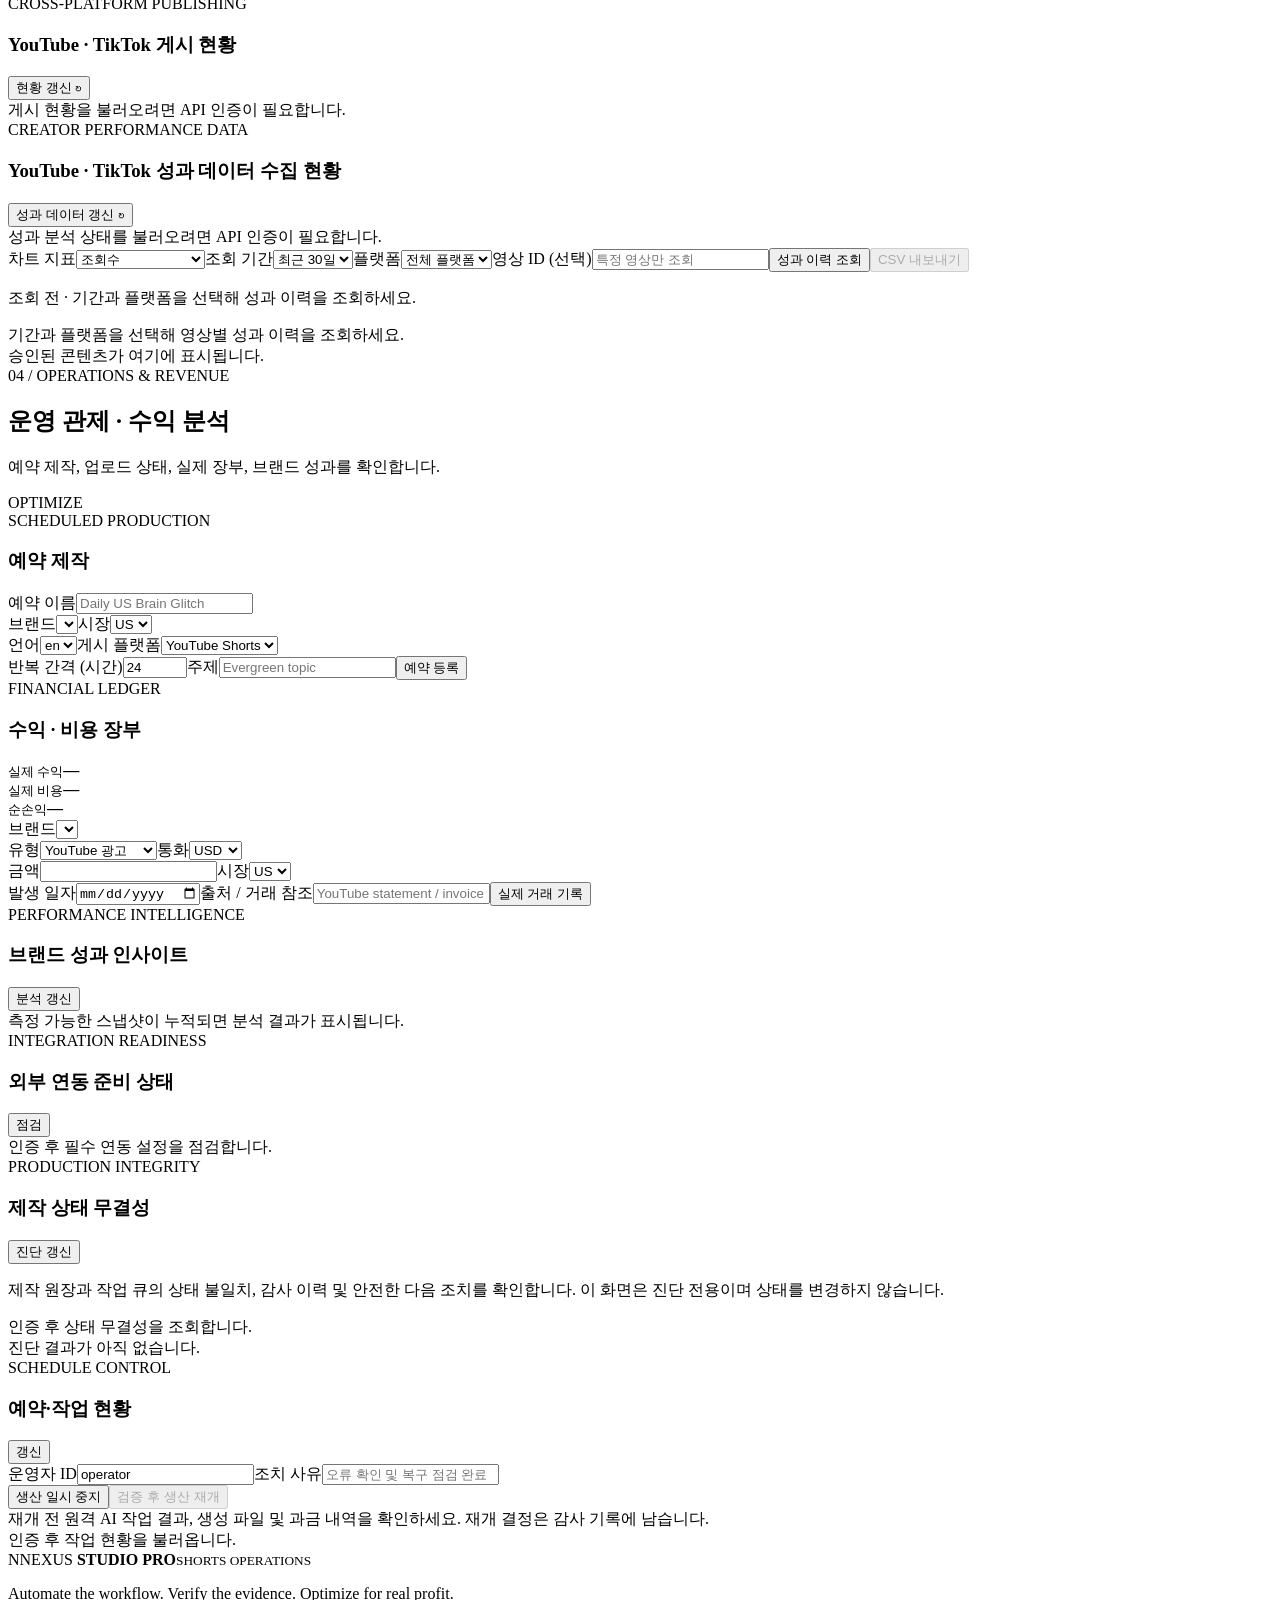
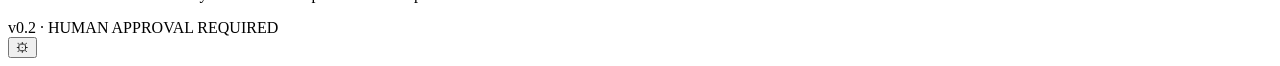
==== commit 84d6f3b8: "feat(ui): add black-gap clip connection option" ====
--- a/frontend/index.html
+++ b/frontend/index.html
@@ -157,7 +157,7 @@
               </aside>
             </div>
             <section class="timeline-visual-track-panel" aria-label="Visual timeline">
-              <div class="timeline-visual-heading"><div><b>VISUAL TIMELINE</b><small>VIDEO SEQUENCE / TITLE OVERLAYS / AUDIO BED</small></div><div class="timeline-zoom-controls"><button type="button" class="button button-quiet button-small" id="timelineScrollLeft" aria-label="타임라인 왼쪽으로 이동">←</button><button type="button" class="button button-quiet button-small" id="timelineScrollRight" aria-label="타임라인 오른쪽으로 이동">→</button><button type="button" class="button button-quiet button-small" id="timelineZoomOut" aria-label="타임라인 축소">−</button><label class="timeline-zoom-slider">확대 <input id="timelineZoomLevel" type="range" min="1" max="4" step="0.25" value="1" aria-label="타임라인 확대 수준"><span id="timelineZoomValue">100%</span></label><button type="button" class="button button-quiet button-small" id="timelineZoomIn" aria-label="타임라인 확대">+</button><button type="button" class="button button-quiet button-small" id="timelineZoomFit">맞춤</button><label class="timeline-transition-control">클립 전환 <select id="timelineTransitionType" aria-label="클립 전환 효과"><option value="none">없음</option><option value="crossfade">디졸브</option></select></label><label class="timeline-transition-control">전환 길이 <select id="timelineTransitionDuration" aria-label="전환 길이"><option value="250">0.25초</option><option value="500" selected>0.5초</option><option value="1000">1초</option><option value="1500">1.5초</option><option value="2000">2초</option></select></label><label class="timeline-project-duration">프로젝트 길이(초) <input id="timelineProjectDuration" type="number" min="0.1" max="3600" step="0.1" placeholder="자동" inputmode="decimal" aria-label="프로젝트 전체 길이(초)"></label><span id="timelineVisualDuration">0.0s</span></div></div>
+              <div class="timeline-visual-heading"><div><b>VISUAL TIMELINE</b><small>VIDEO SEQUENCE / TITLE OVERLAYS / AUDIO BED</small></div><div class="timeline-zoom-controls"><button type="button" class="button button-quiet button-small" id="timelineScrollLeft" aria-label="타임라인 왼쪽으로 이동">←</button><button type="button" class="button button-quiet button-small" id="timelineScrollRight" aria-label="타임라인 오른쪽으로 이동">→</button><button type="button" class="button button-quiet button-small" id="timelineZoomOut" aria-label="타임라인 축소">−</button><label class="timeline-zoom-slider">확대 <input id="timelineZoomLevel" type="range" min="1" max="4" step="0.25" value="1" aria-label="타임라인 확대 수준"><span id="timelineZoomValue">100%</span></label><button type="button" class="button button-quiet button-small" id="timelineZoomIn" aria-label="타임라인 확대">+</button><button type="button" class="button button-quiet button-small" id="timelineZoomFit">맞춤</button><label class="timeline-transition-control">클립 연결 <select id="timelineTransitionType" aria-label="클립 연결 방식"><option value="none">바로 연결</option><option value="crossfade">디졸브</option><option value="black-gap">검은 화면</option></select></label><label class="timeline-transition-control">전환 길이 <select id="timelineTransitionDuration" aria-label="전환 길이"><option value="250">0.25초</option><option value="500" selected>0.5초</option><option value="1000">1초</option><option value="1500">1.5초</option><option value="2000">2초</option></select></label><label class="timeline-project-duration">프로젝트 길이(초) <input id="timelineProjectDuration" type="number" min="0.1" max="3600" step="0.1" placeholder="자동" inputmode="decimal" aria-label="프로젝트 전체 길이(초)"></label><span id="timelineVisualDuration">0.0s</span></div></div>
               <div id="timelineVisualTrack" class="timeline-visual-track"><div class="empty-state">영상 클립을 추가하면 시간축이 생성됩니다.</div></div>
             </section>
           </section>
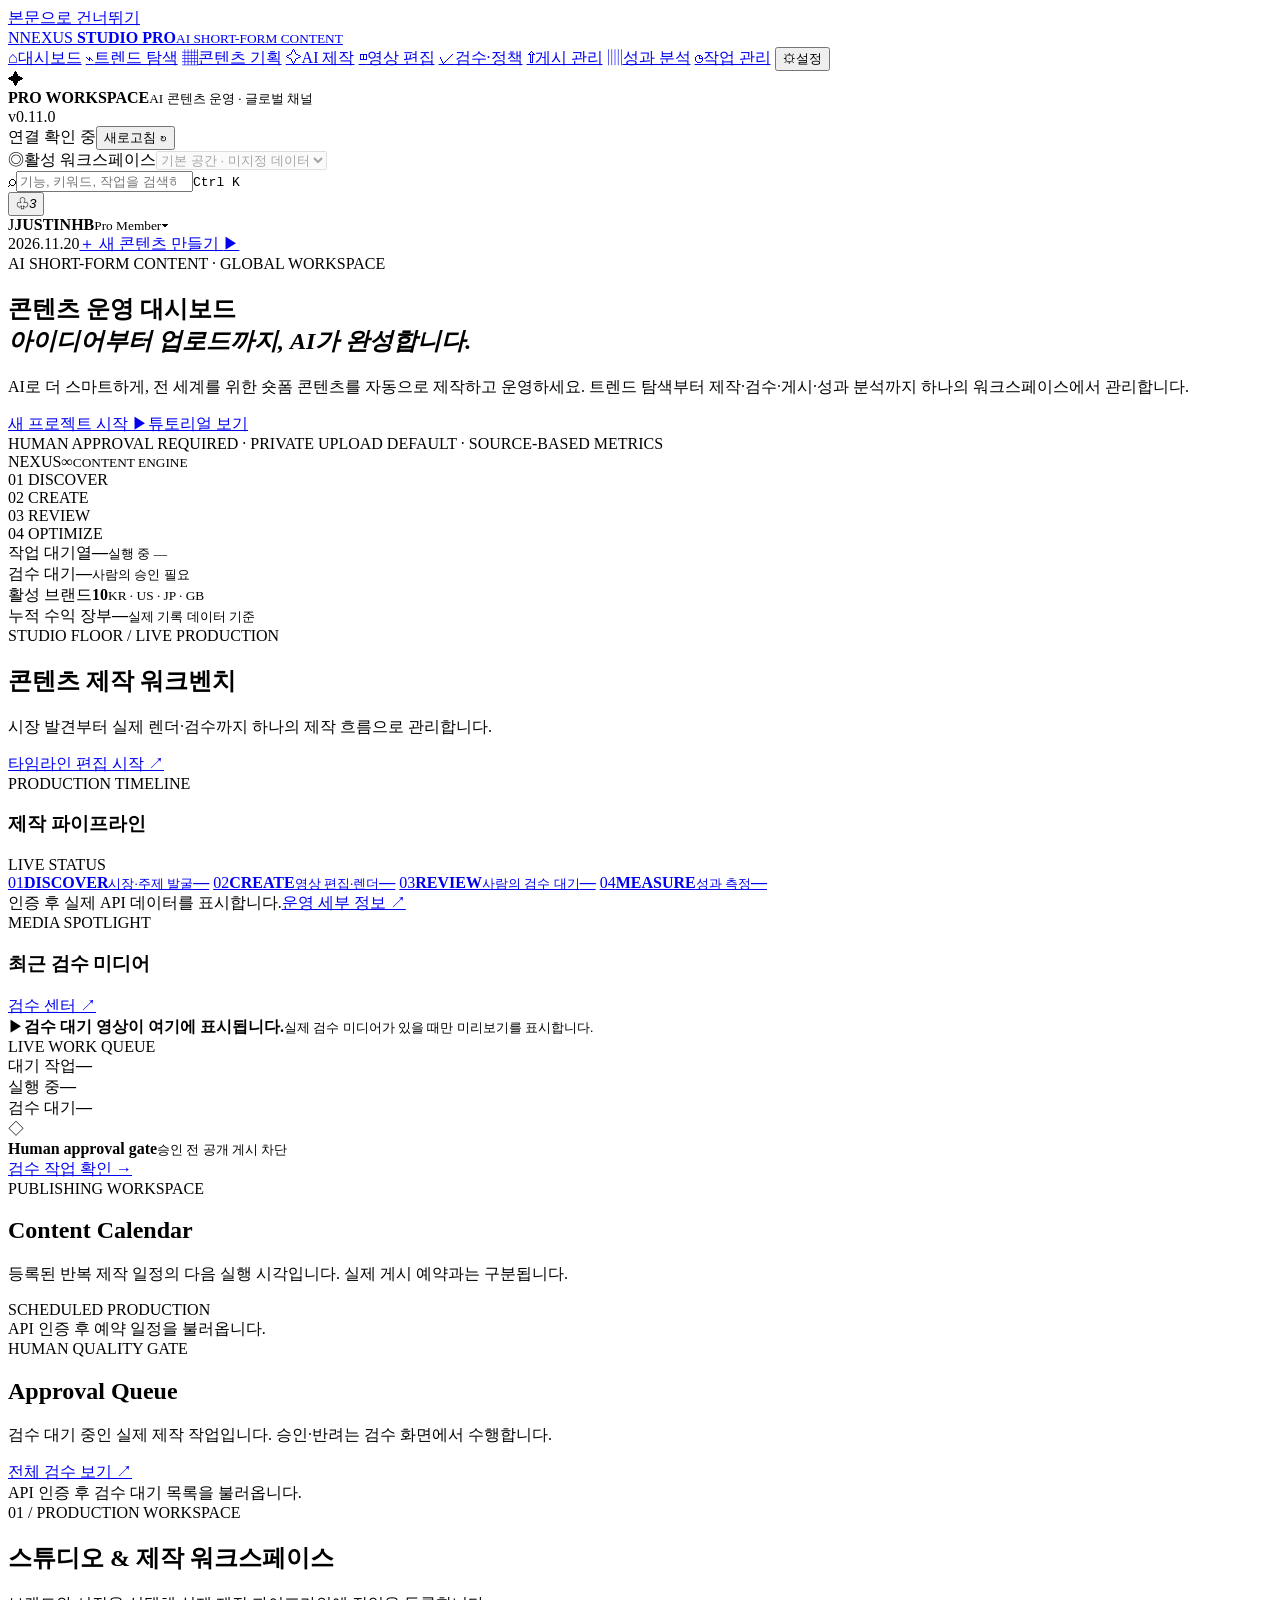
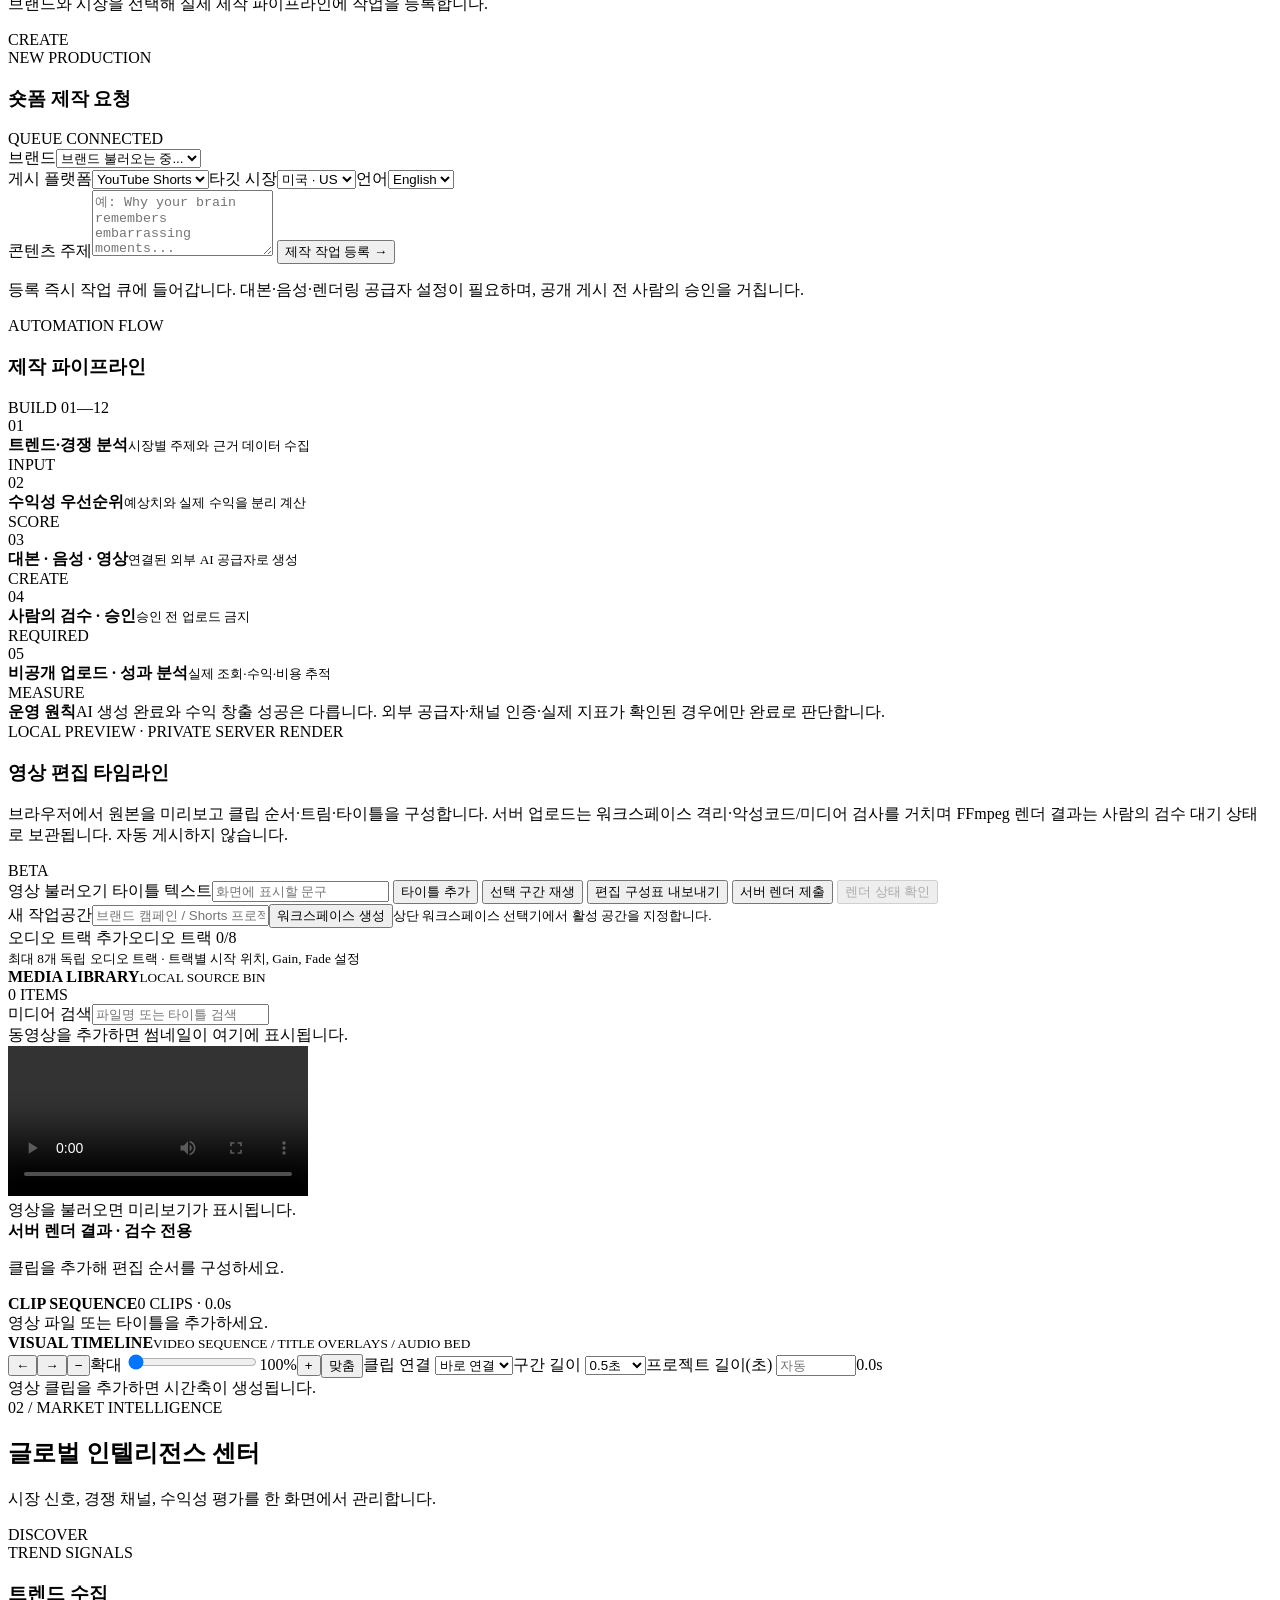
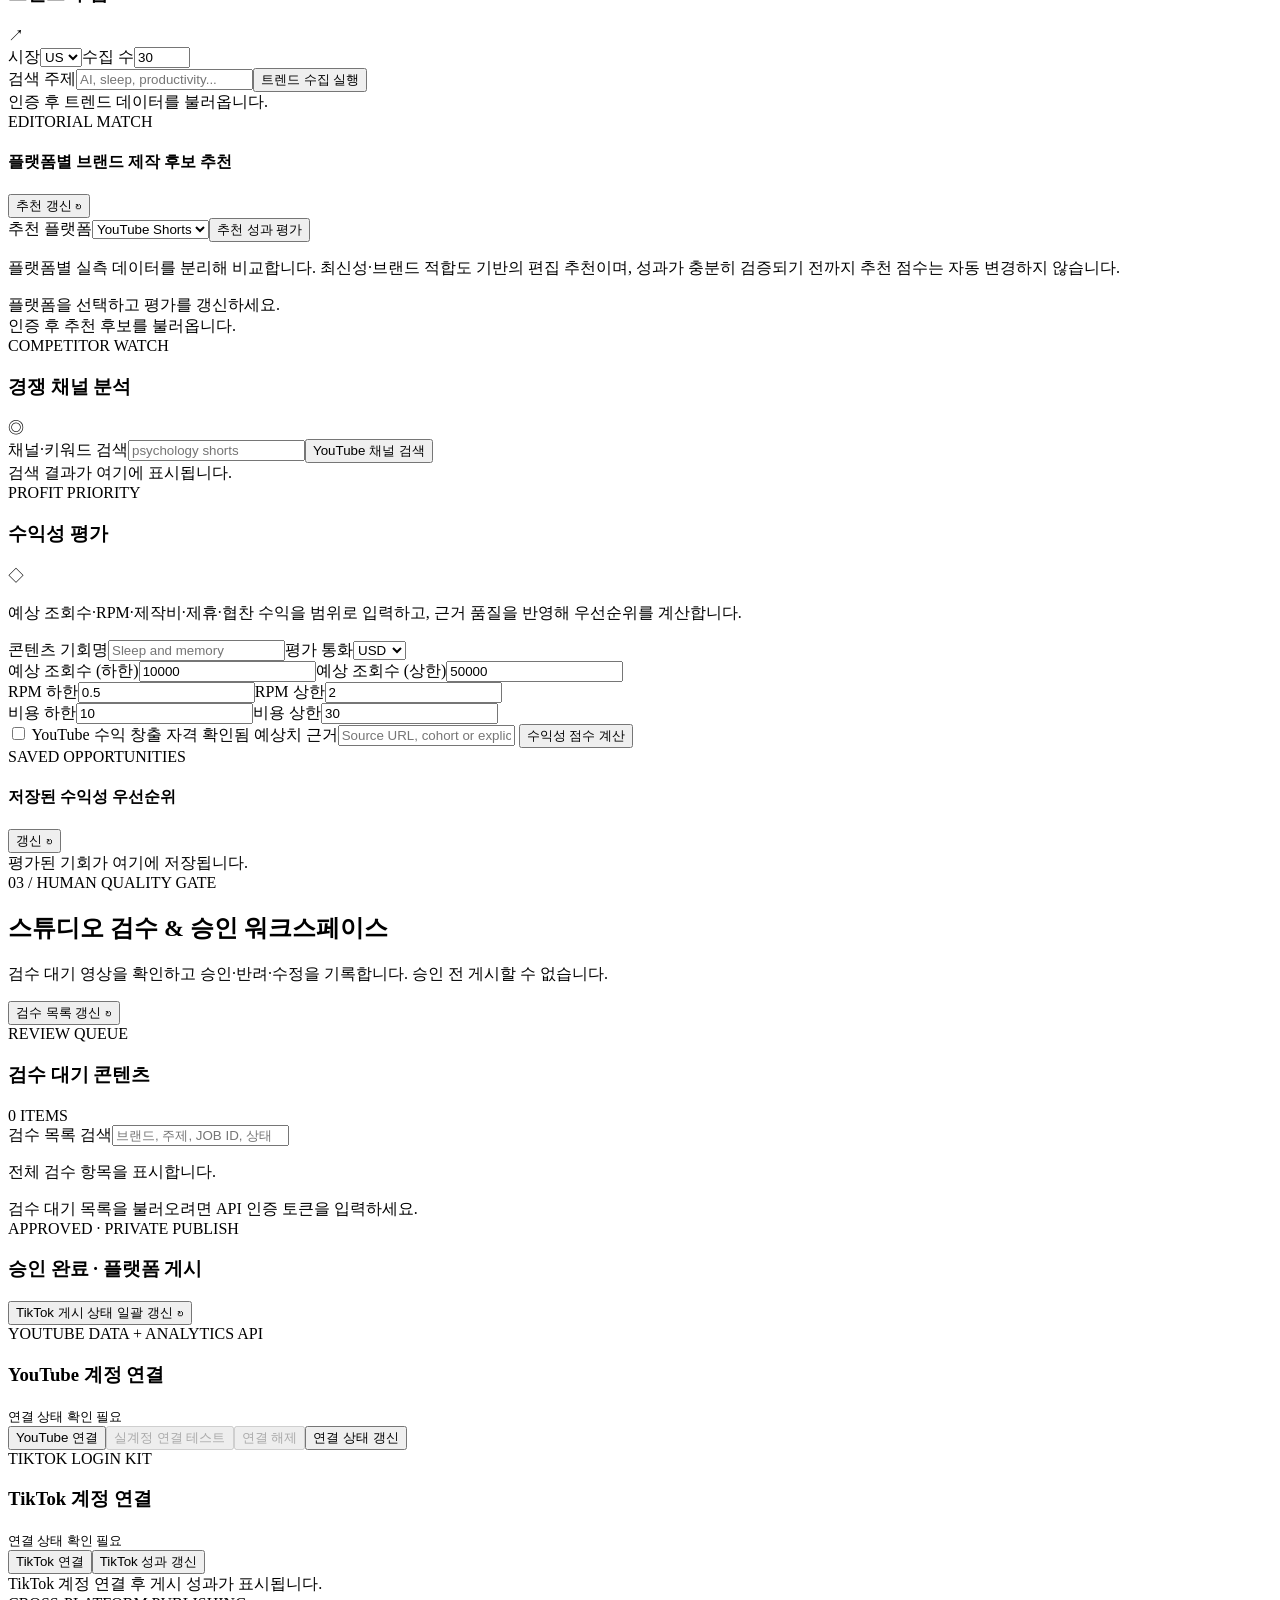
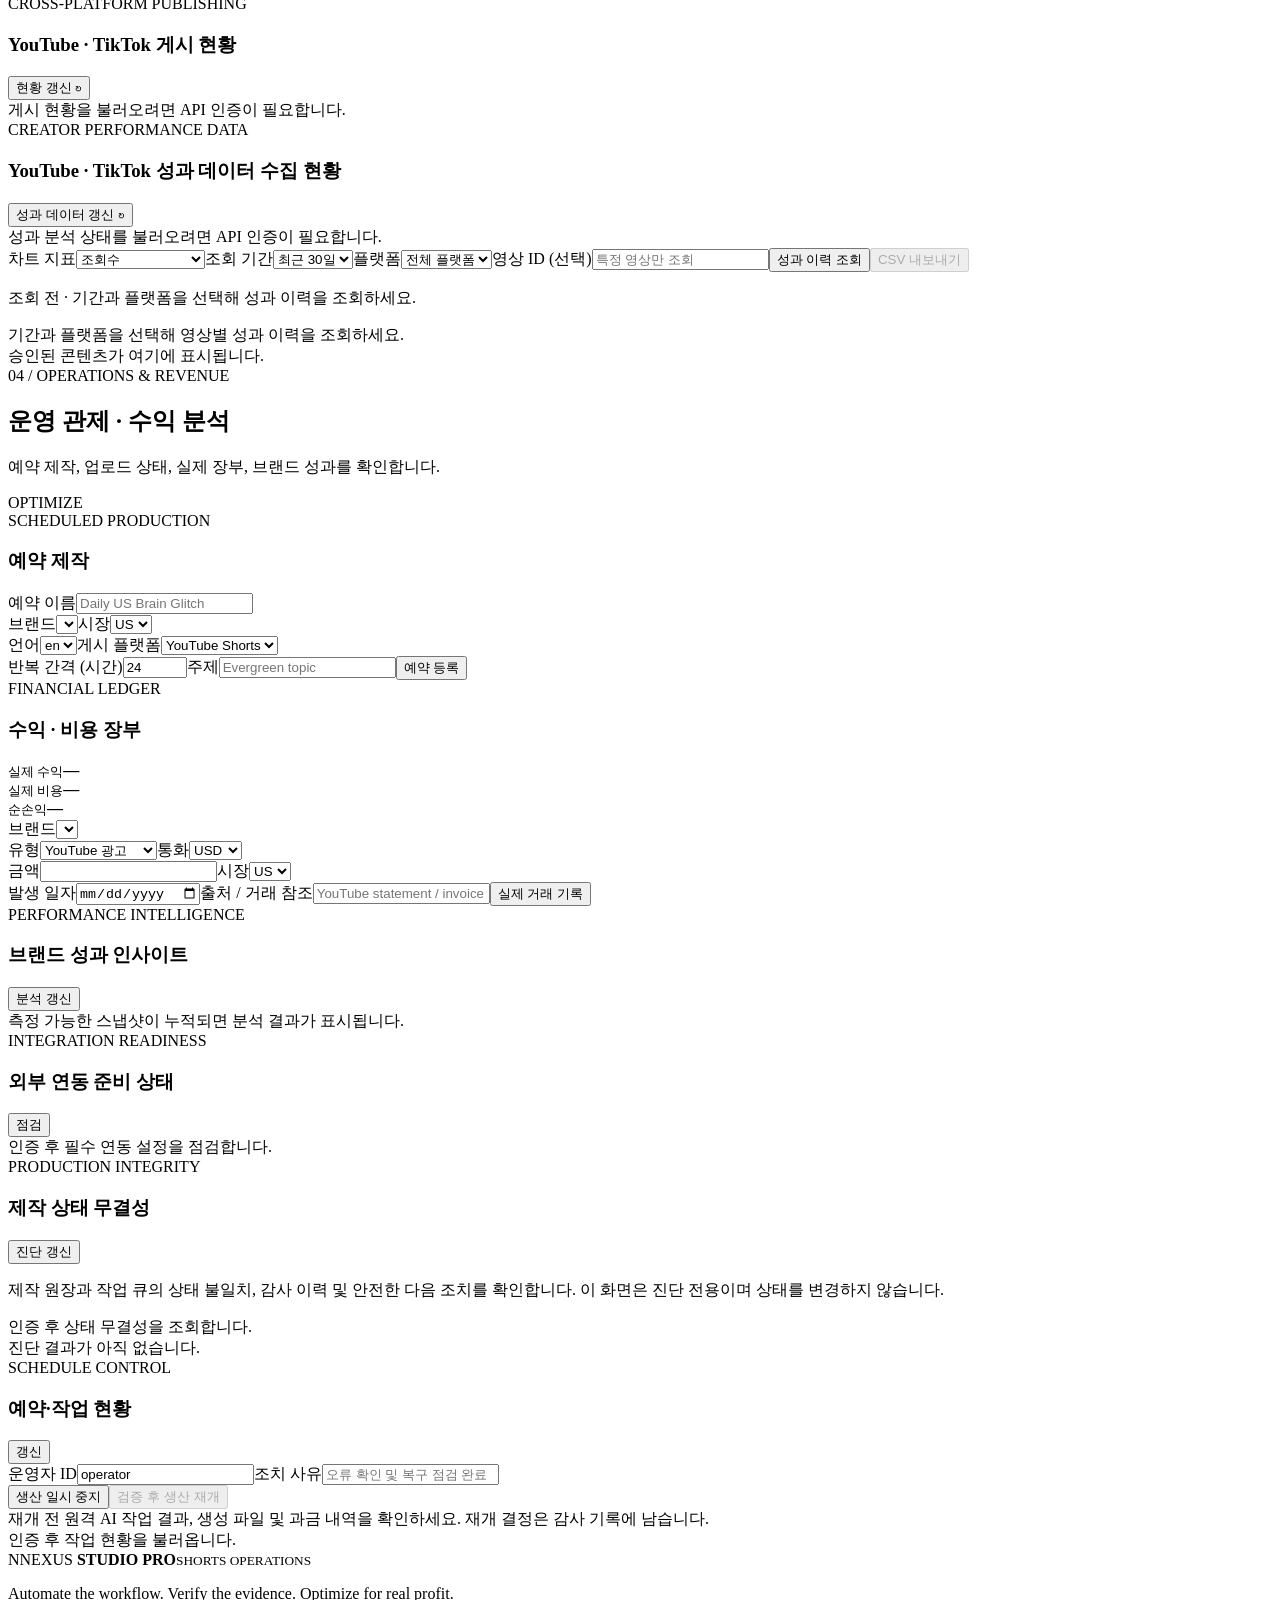
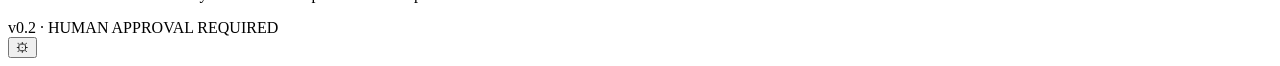
==== commit 0a63f4c6: "style(ui): use neutral clip interval duration label" ====
--- a/frontend/index.html
+++ b/frontend/index.html
@@ -157,7 +157,7 @@
               </aside>
             </div>
             <section class="timeline-visual-track-panel" aria-label="Visual timeline">
-              <div class="timeline-visual-heading"><div><b>VISUAL TIMELINE</b><small>VIDEO SEQUENCE / TITLE OVERLAYS / AUDIO BED</small></div><div class="timeline-zoom-controls"><button type="button" class="button button-quiet button-small" id="timelineScrollLeft" aria-label="타임라인 왼쪽으로 이동">←</button><button type="button" class="button button-quiet button-small" id="timelineScrollRight" aria-label="타임라인 오른쪽으로 이동">→</button><button type="button" class="button button-quiet button-small" id="timelineZoomOut" aria-label="타임라인 축소">−</button><label class="timeline-zoom-slider">확대 <input id="timelineZoomLevel" type="range" min="1" max="4" step="0.25" value="1" aria-label="타임라인 확대 수준"><span id="timelineZoomValue">100%</span></label><button type="button" class="button button-quiet button-small" id="timelineZoomIn" aria-label="타임라인 확대">+</button><button type="button" class="button button-quiet button-small" id="timelineZoomFit">맞춤</button><label class="timeline-transition-control">클립 연결 <select id="timelineTransitionType" aria-label="클립 연결 방식"><option value="none">바로 연결</option><option value="crossfade">디졸브</option><option value="black-gap">검은 화면</option></select></label><label class="timeline-transition-control">전환 길이 <select id="timelineTransitionDuration" aria-label="전환 길이"><option value="250">0.25초</option><option value="500" selected>0.5초</option><option value="1000">1초</option><option value="1500">1.5초</option><option value="2000">2초</option></select></label><label class="timeline-project-duration">프로젝트 길이(초) <input id="timelineProjectDuration" type="number" min="0.1" max="3600" step="0.1" placeholder="자동" inputmode="decimal" aria-label="프로젝트 전체 길이(초)"></label><span id="timelineVisualDuration">0.0s</span></div></div>
+              <div class="timeline-visual-heading"><div><b>VISUAL TIMELINE</b><small>VIDEO SEQUENCE / TITLE OVERLAYS / AUDIO BED</small></div><div class="timeline-zoom-controls"><button type="button" class="button button-quiet button-small" id="timelineScrollLeft" aria-label="타임라인 왼쪽으로 이동">←</button><button type="button" class="button button-quiet button-small" id="timelineScrollRight" aria-label="타임라인 오른쪽으로 이동">→</button><button type="button" class="button button-quiet button-small" id="timelineZoomOut" aria-label="타임라인 축소">−</button><label class="timeline-zoom-slider">확대 <input id="timelineZoomLevel" type="range" min="1" max="4" step="0.25" value="1" aria-label="타임라인 확대 수준"><span id="timelineZoomValue">100%</span></label><button type="button" class="button button-quiet button-small" id="timelineZoomIn" aria-label="타임라인 확대">+</button><button type="button" class="button button-quiet button-small" id="timelineZoomFit">맞춤</button><label class="timeline-transition-control">클립 연결 <select id="timelineTransitionType" aria-label="클립 연결 방식"><option value="none">바로 연결</option><option value="crossfade">디졸브</option><option value="black-gap">검은 화면</option></select></label><label class="timeline-transition-control">구간 길이 <select id="timelineTransitionDuration" aria-label="전환 길이"><option value="250">0.25초</option><option value="500" selected>0.5초</option><option value="1000">1초</option><option value="1500">1.5초</option><option value="2000">2초</option></select></label><label class="timeline-project-duration">프로젝트 길이(초) <input id="timelineProjectDuration" type="number" min="0.1" max="3600" step="0.1" placeholder="자동" inputmode="decimal" aria-label="프로젝트 전체 길이(초)"></label><span id="timelineVisualDuration">0.0s</span></div></div>
               <div id="timelineVisualTrack" class="timeline-visual-track"><div class="empty-state">영상 클립을 추가하면 시간축이 생성됩니다.</div></div>
             </section>
           </section>
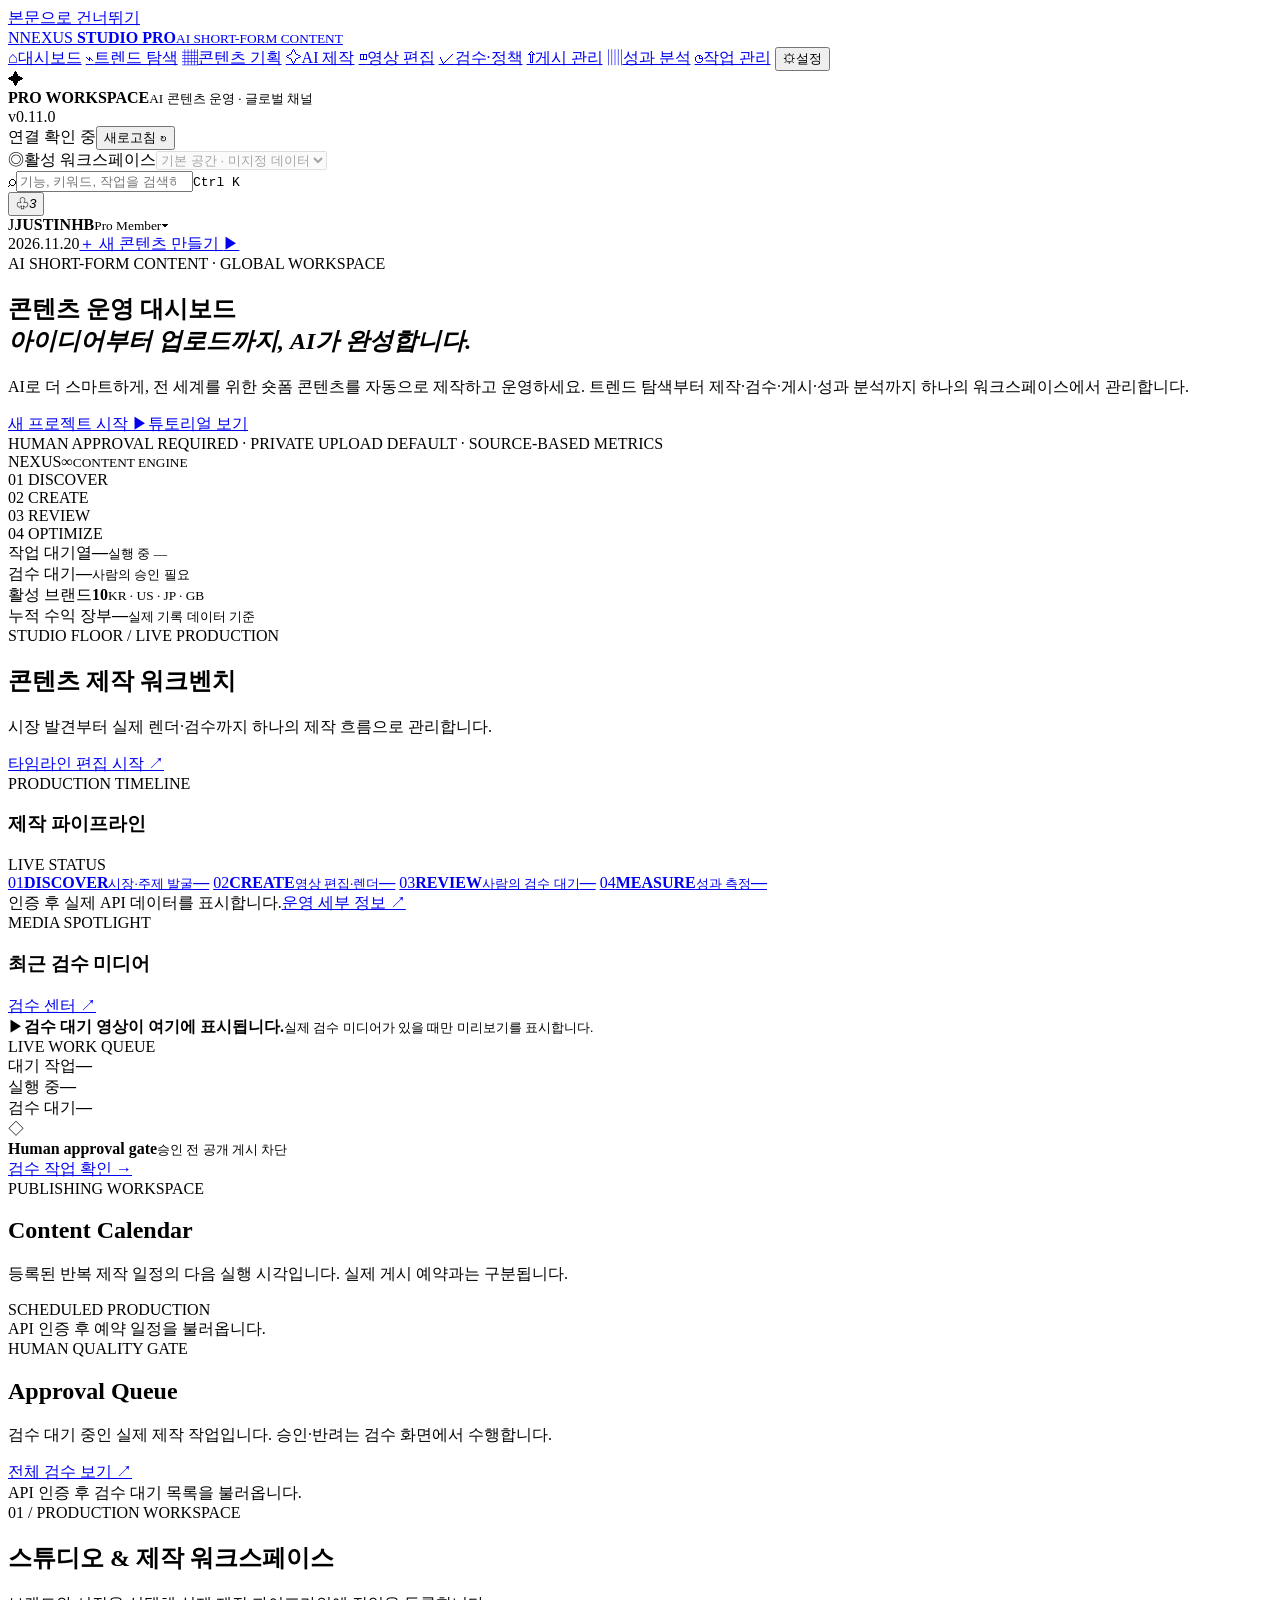
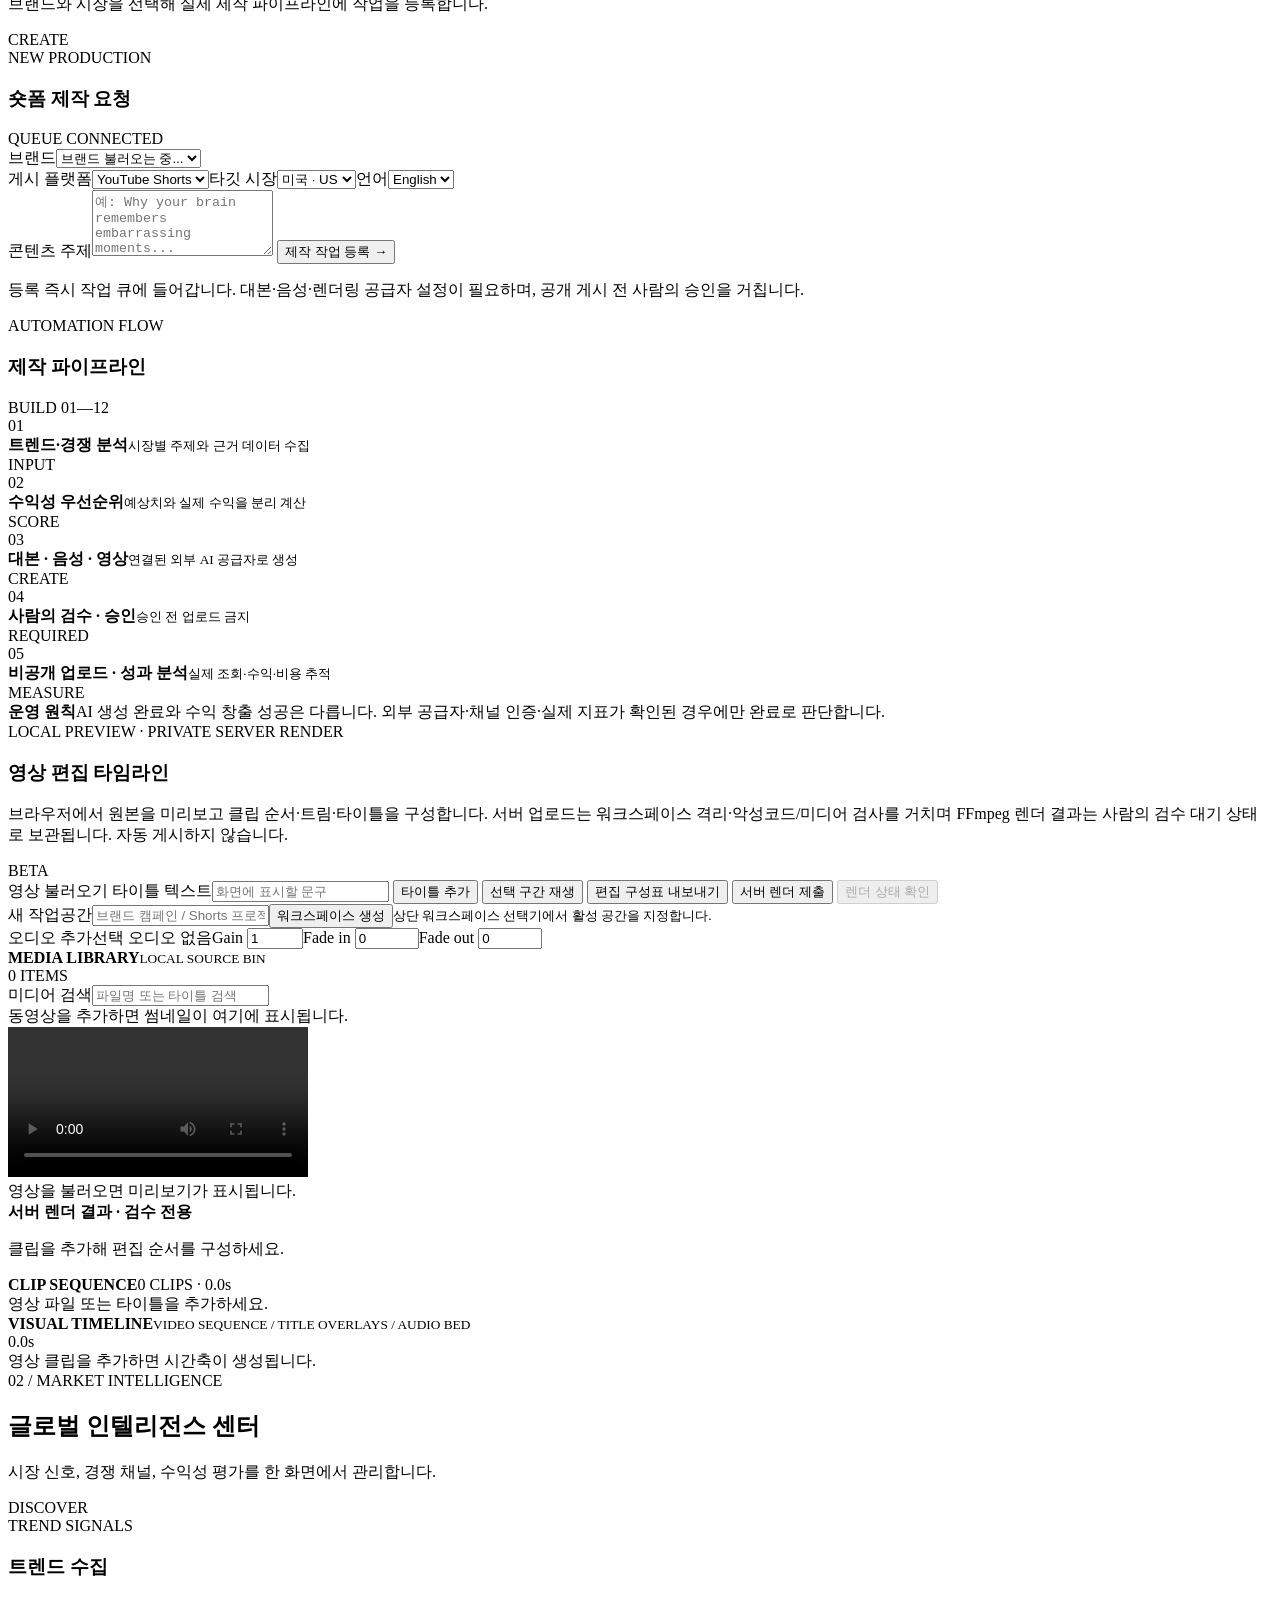
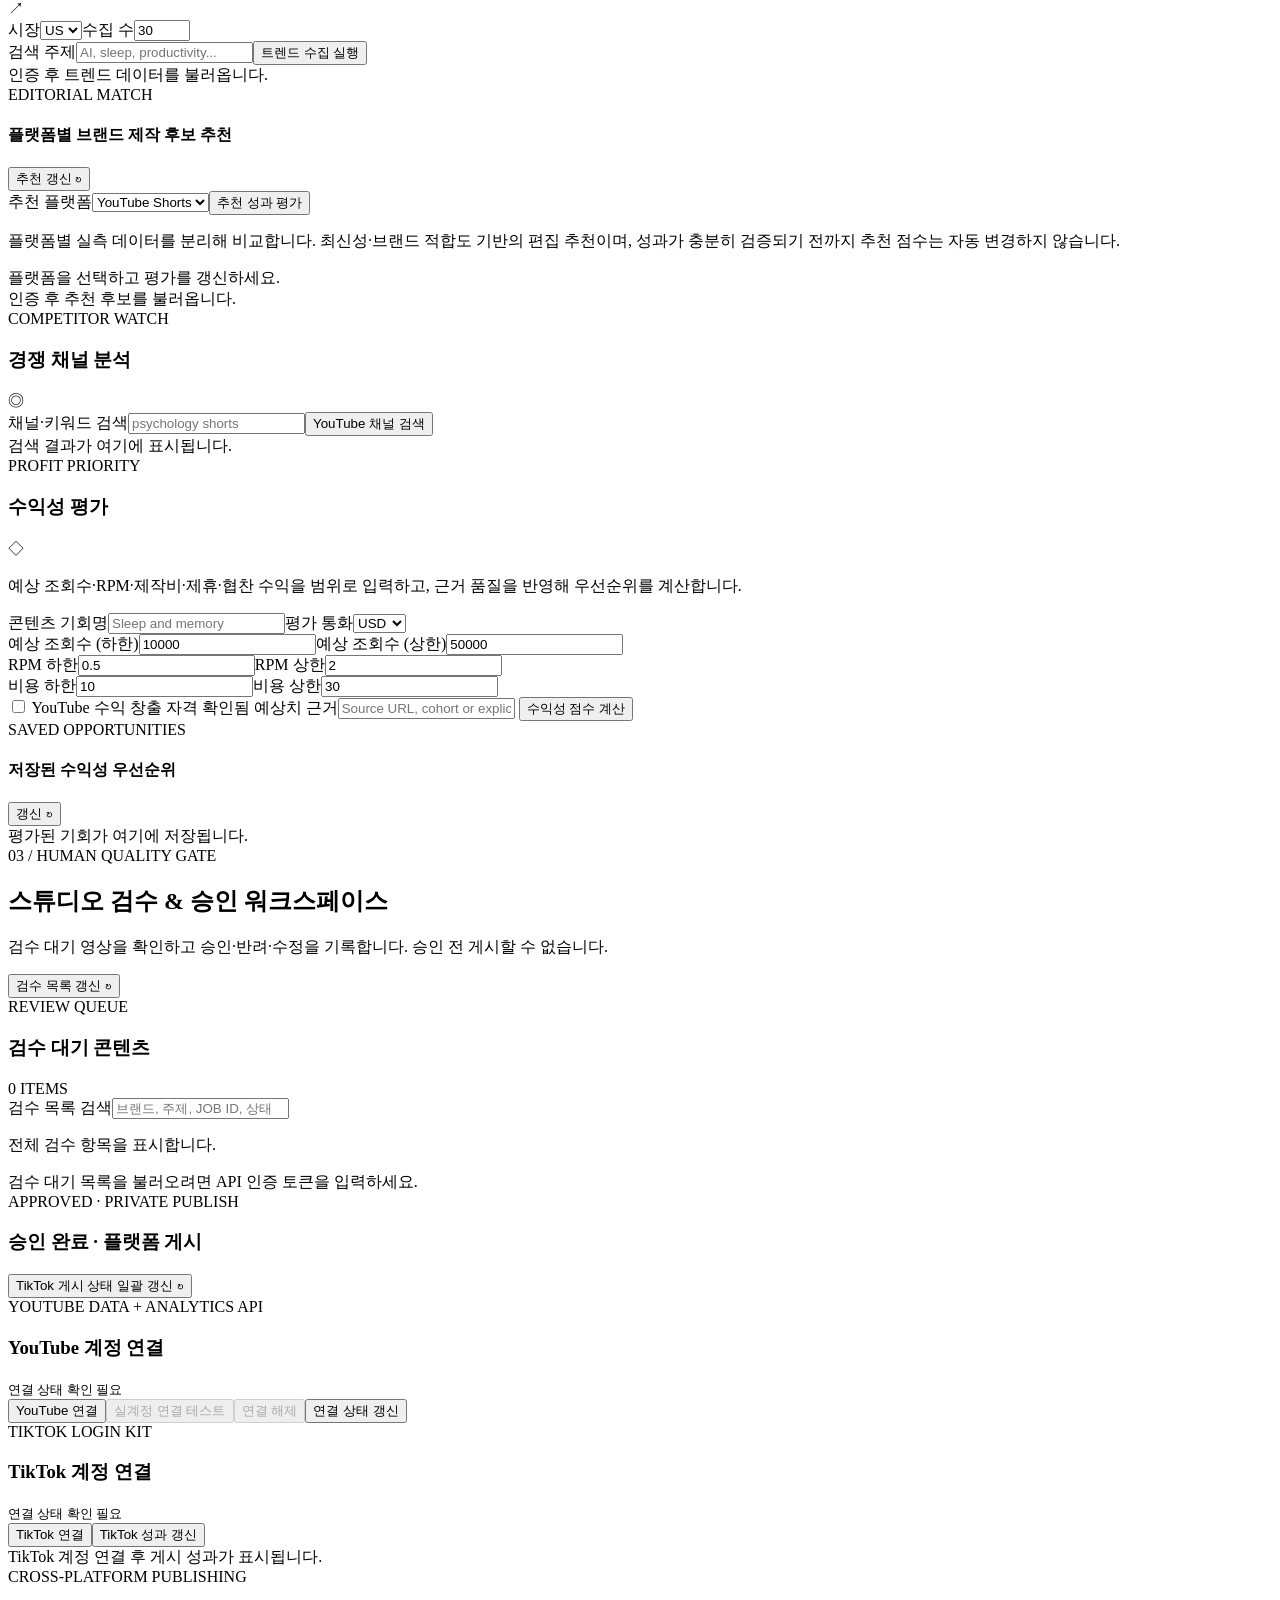
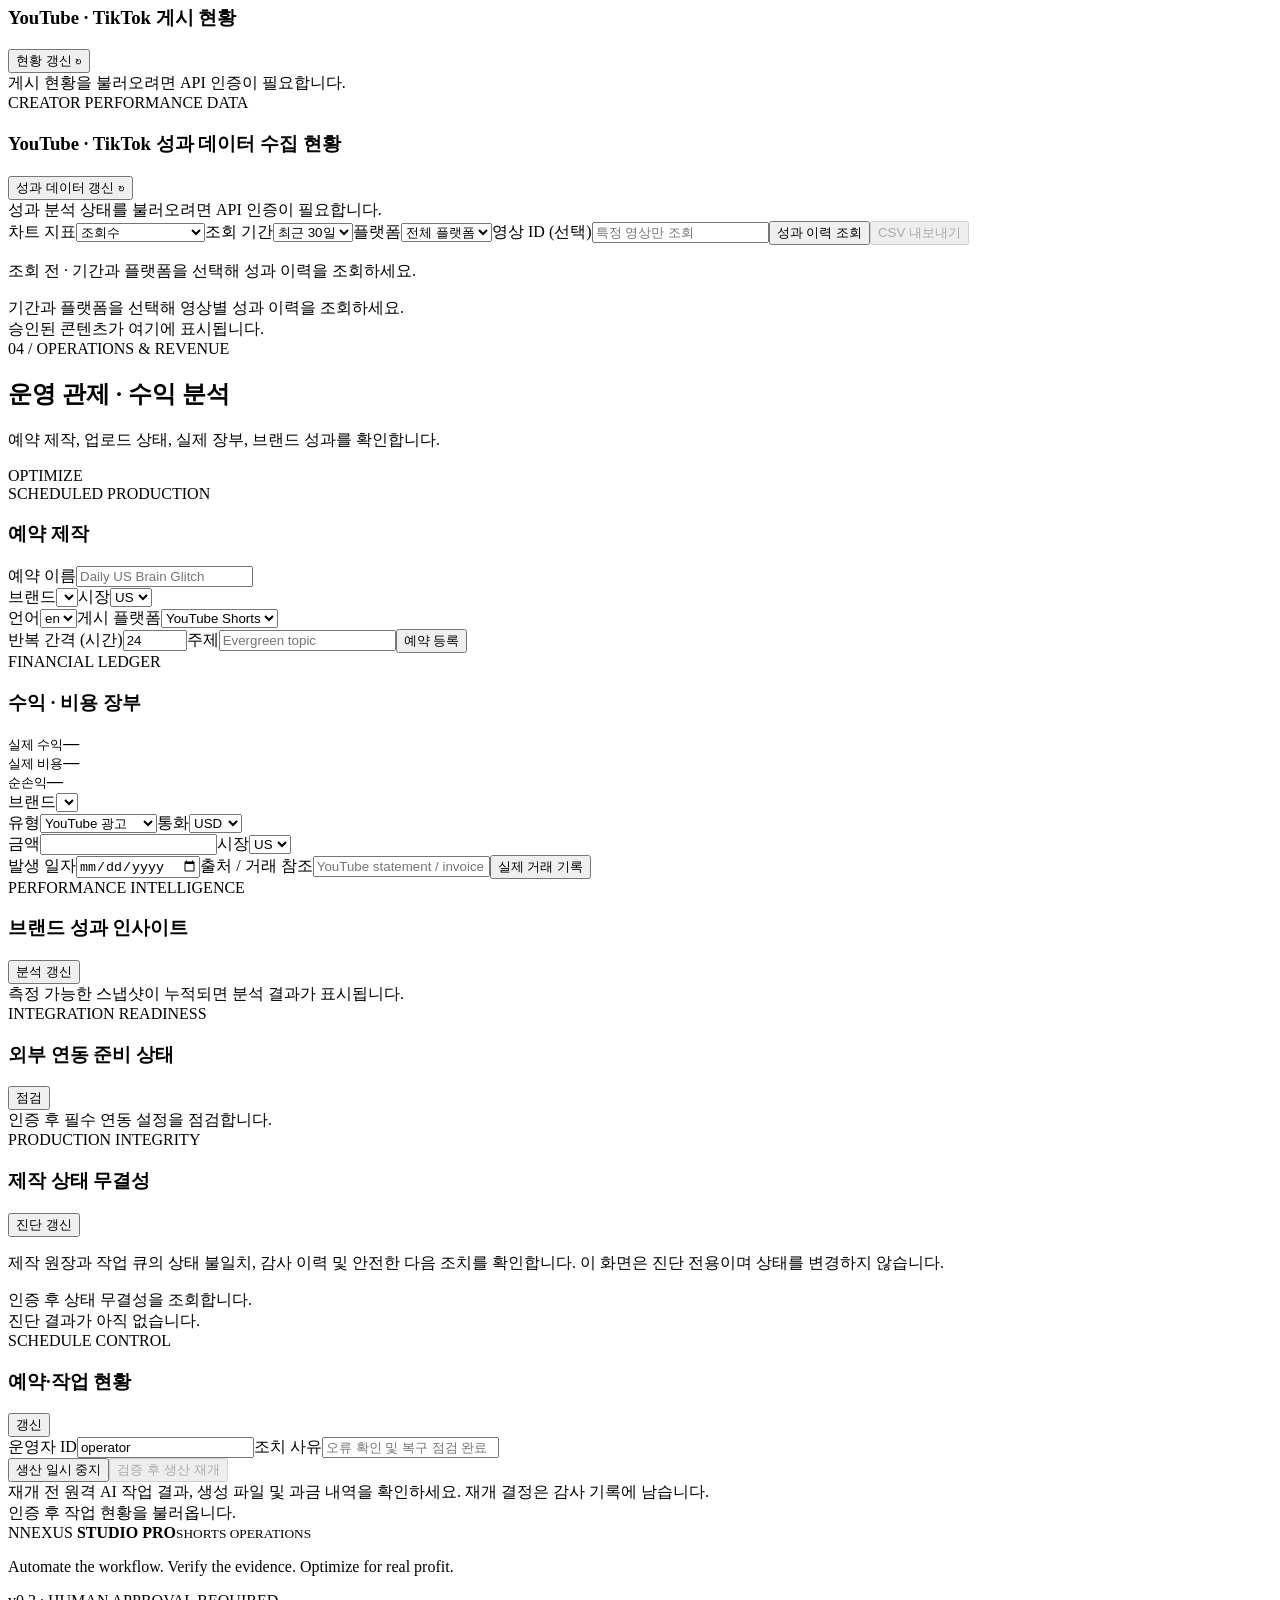
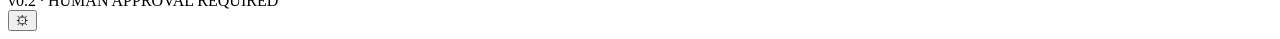
==== commit 063509cb: "Merge 526e362bdda131a87dbcb82e285c3bbc99765e45 into 9a8e8a2cfd47db198c0887a83ffd984e8aa95f04" ====
--- a/frontend/index.html
+++ b/frontend/index.html
@@ -133,7 +133,7 @@
             </div>
             <div class="timeline-server-controls">
               <div class="timeline-workspace-create"><label>새 작업공간<input id="timelineWorkspaceName" maxlength="120" placeholder="브랜드 캠페인 / Shorts 프로젝트"></label><button type="button" class="button button-outline button-small" id="timelineCreateWorkspace">워크스페이스 생성</button><small>상단 워크스페이스 선택기에서 활성 공간을 지정합니다.</small></div>
-              <div class="timeline-audio-control"><label class="button button-outline timeline-upload">오디오 트랙 추가<input id="timelineAudioInput" type="file" accept="audio/*" multiple hidden></label><span id="timelineAudioStatus">오디오 트랙 0/8</span><div id="timelineAudioTracks" class="timeline-audio-tracks" aria-live="polite"><small>최대 8개 독립 오디오 트랙 · 트랙별 시작 위치, Gain, Fade 설정</small></div></div>
+              <div class="timeline-audio-control"><label class="button button-outline timeline-upload">오디오 추가<input id="timelineAudioInput" type="file" accept="audio/*" hidden></label><span id="timelineAudioStatus">선택 오디오 없음</span><label>Gain <input id="timelineAudioGain" type="number" min="0" max="4" step="0.1" value="1"></label><label>Fade in <input id="timelineAudioFadeIn" type="number" min="0" max="60" step="0.1" value="0"></label><label>Fade out <input id="timelineAudioFadeOut" type="number" min="0" max="60" step="0.1" value="0"></label></div>
             </div>
             <div class="timeline-workspace">
               <aside class="timeline-media-shelf-panel">
@@ -157,7 +157,7 @@
               </aside>
             </div>
             <section class="timeline-visual-track-panel" aria-label="Visual timeline">
-              <div class="timeline-visual-heading"><div><b>VISUAL TIMELINE</b><small>VIDEO SEQUENCE / TITLE OVERLAYS / AUDIO BED</small></div><div class="timeline-zoom-controls"><button type="button" class="button button-quiet button-small" id="timelineScrollLeft" aria-label="타임라인 왼쪽으로 이동">←</button><button type="button" class="button button-quiet button-small" id="timelineScrollRight" aria-label="타임라인 오른쪽으로 이동">→</button><button type="button" class="button button-quiet button-small" id="timelineZoomOut" aria-label="타임라인 축소">−</button><label class="timeline-zoom-slider">확대 <input id="timelineZoomLevel" type="range" min="1" max="4" step="0.25" value="1" aria-label="타임라인 확대 수준"><span id="timelineZoomValue">100%</span></label><button type="button" class="button button-quiet button-small" id="timelineZoomIn" aria-label="타임라인 확대">+</button><button type="button" class="button button-quiet button-small" id="timelineZoomFit">맞춤</button><label class="timeline-transition-control">클립 연결 <select id="timelineTransitionType" aria-label="클립 연결 방식"><option value="none">바로 연결</option><option value="crossfade">디졸브</option><option value="black-gap">검은 화면</option></select></label><label class="timeline-transition-control">구간 길이 <select id="timelineTransitionDuration" aria-label="전환 길이"><option value="250">0.25초</option><option value="500" selected>0.5초</option><option value="1000">1초</option><option value="1500">1.5초</option><option value="2000">2초</option></select></label><label class="timeline-project-duration">프로젝트 길이(초) <input id="timelineProjectDuration" type="number" min="0.1" max="3600" step="0.1" placeholder="자동" inputmode="decimal" aria-label="프로젝트 전체 길이(초)"></label><span id="timelineVisualDuration">0.0s</span></div></div>
+              <div class="timeline-visual-heading"><div><b>VISUAL TIMELINE</b><small>VIDEO SEQUENCE / TITLE OVERLAYS / AUDIO BED</small></div><span id="timelineVisualDuration">0.0s</span></div>
               <div id="timelineVisualTrack" class="timeline-visual-track"><div class="empty-state">영상 클립을 추가하면 시간축이 생성됩니다.</div></div>
             </section>
           </section>
